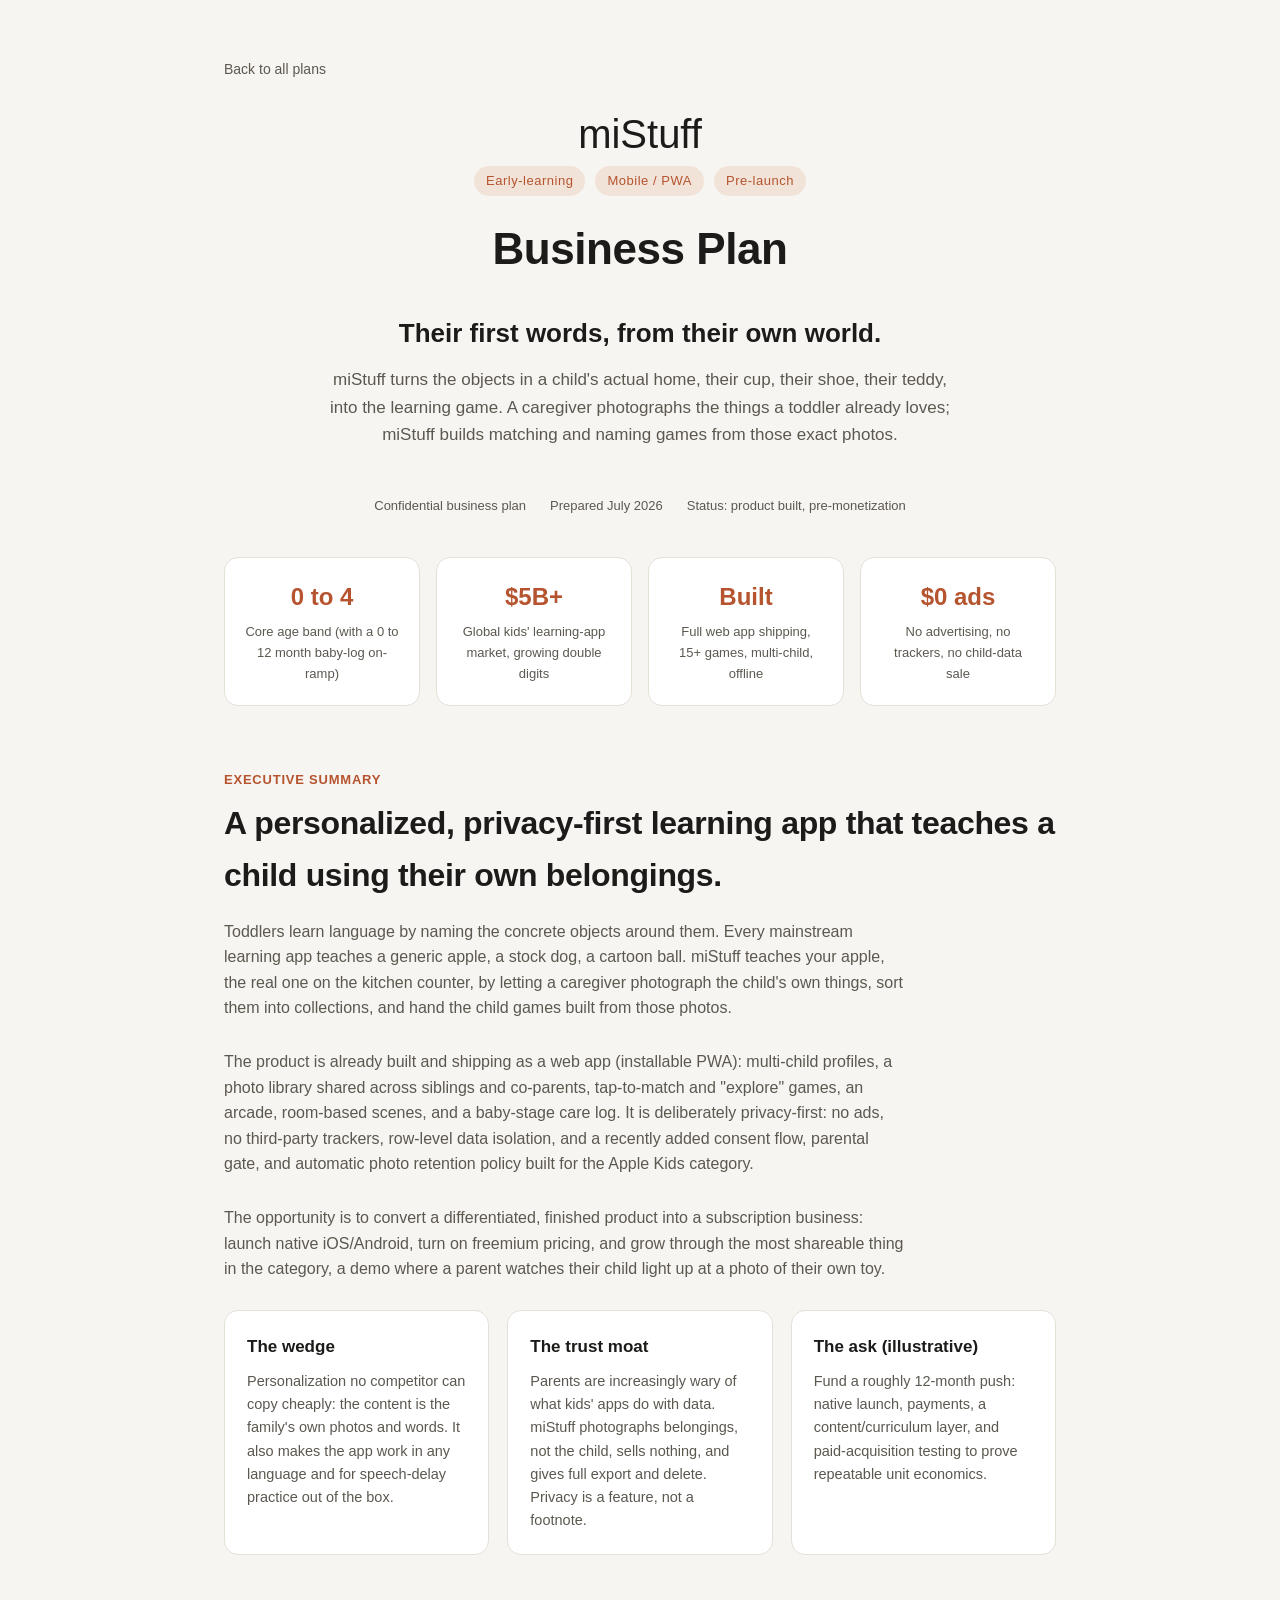
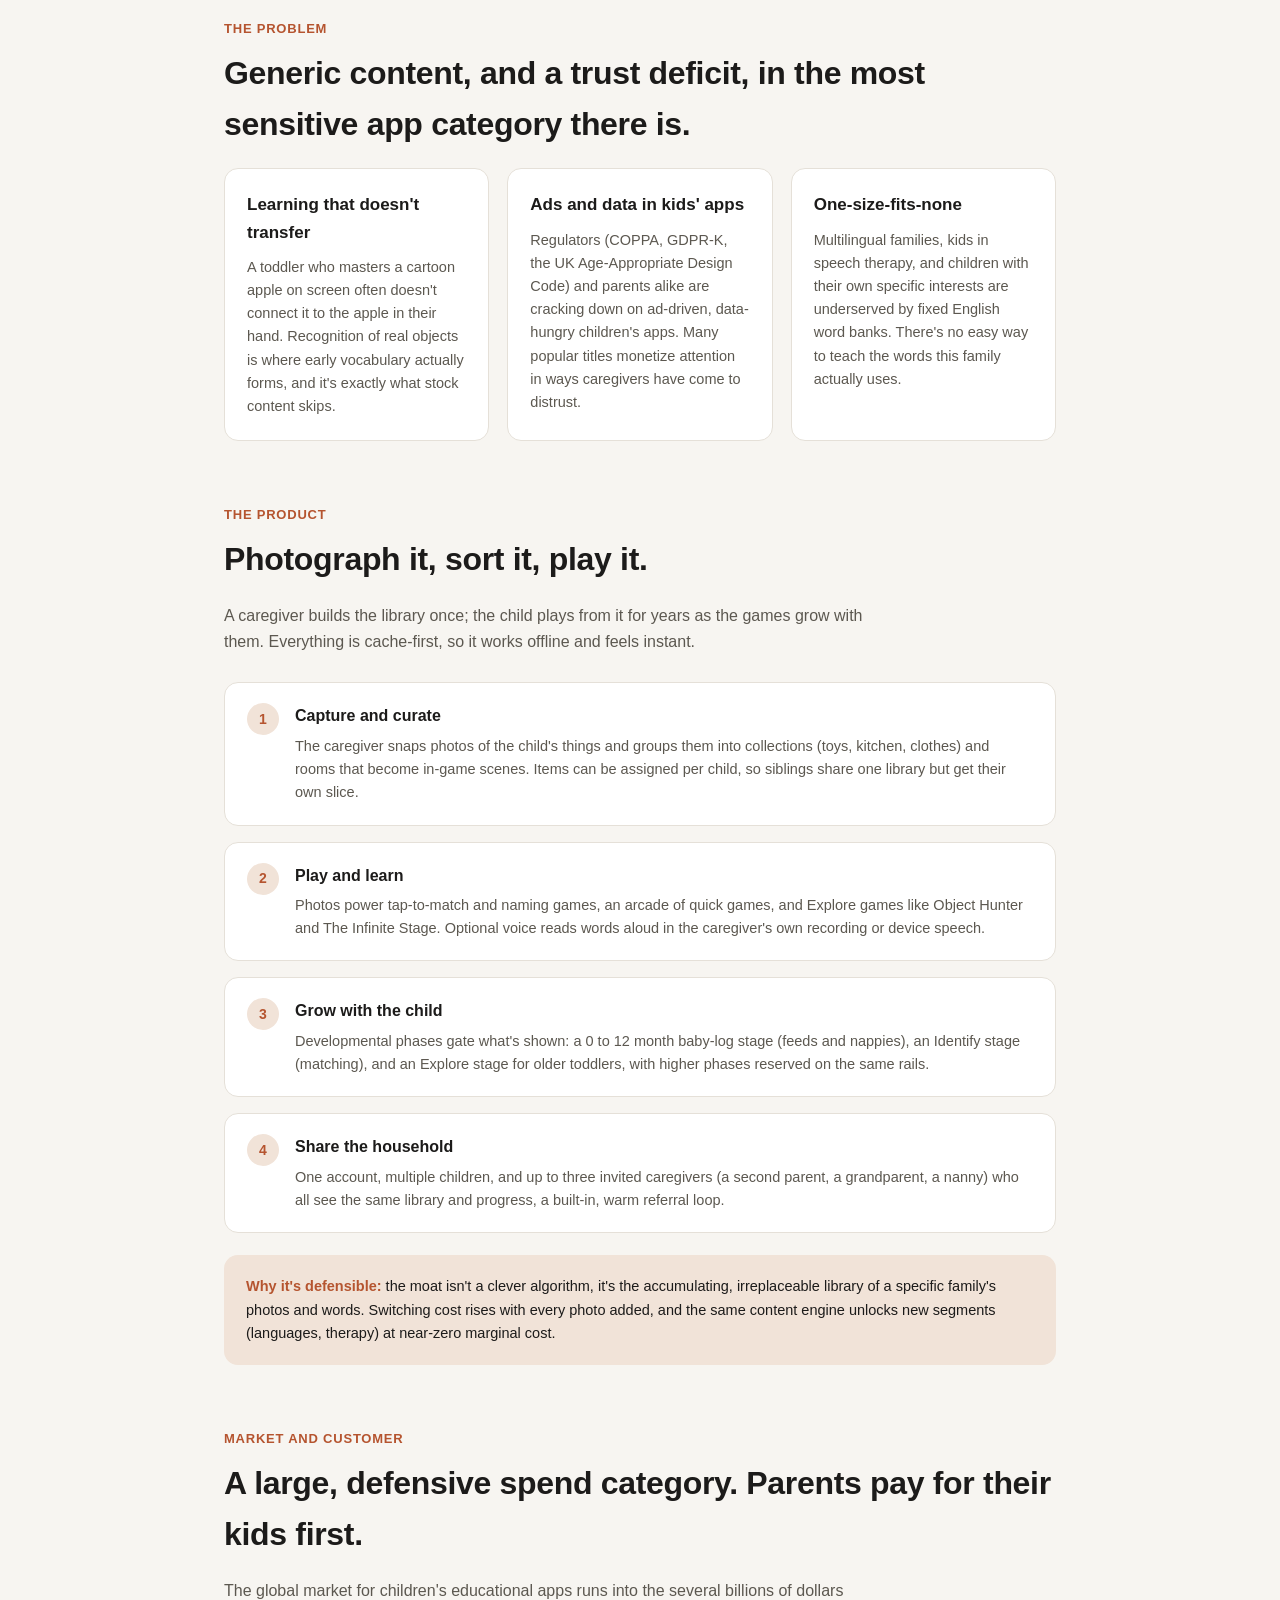
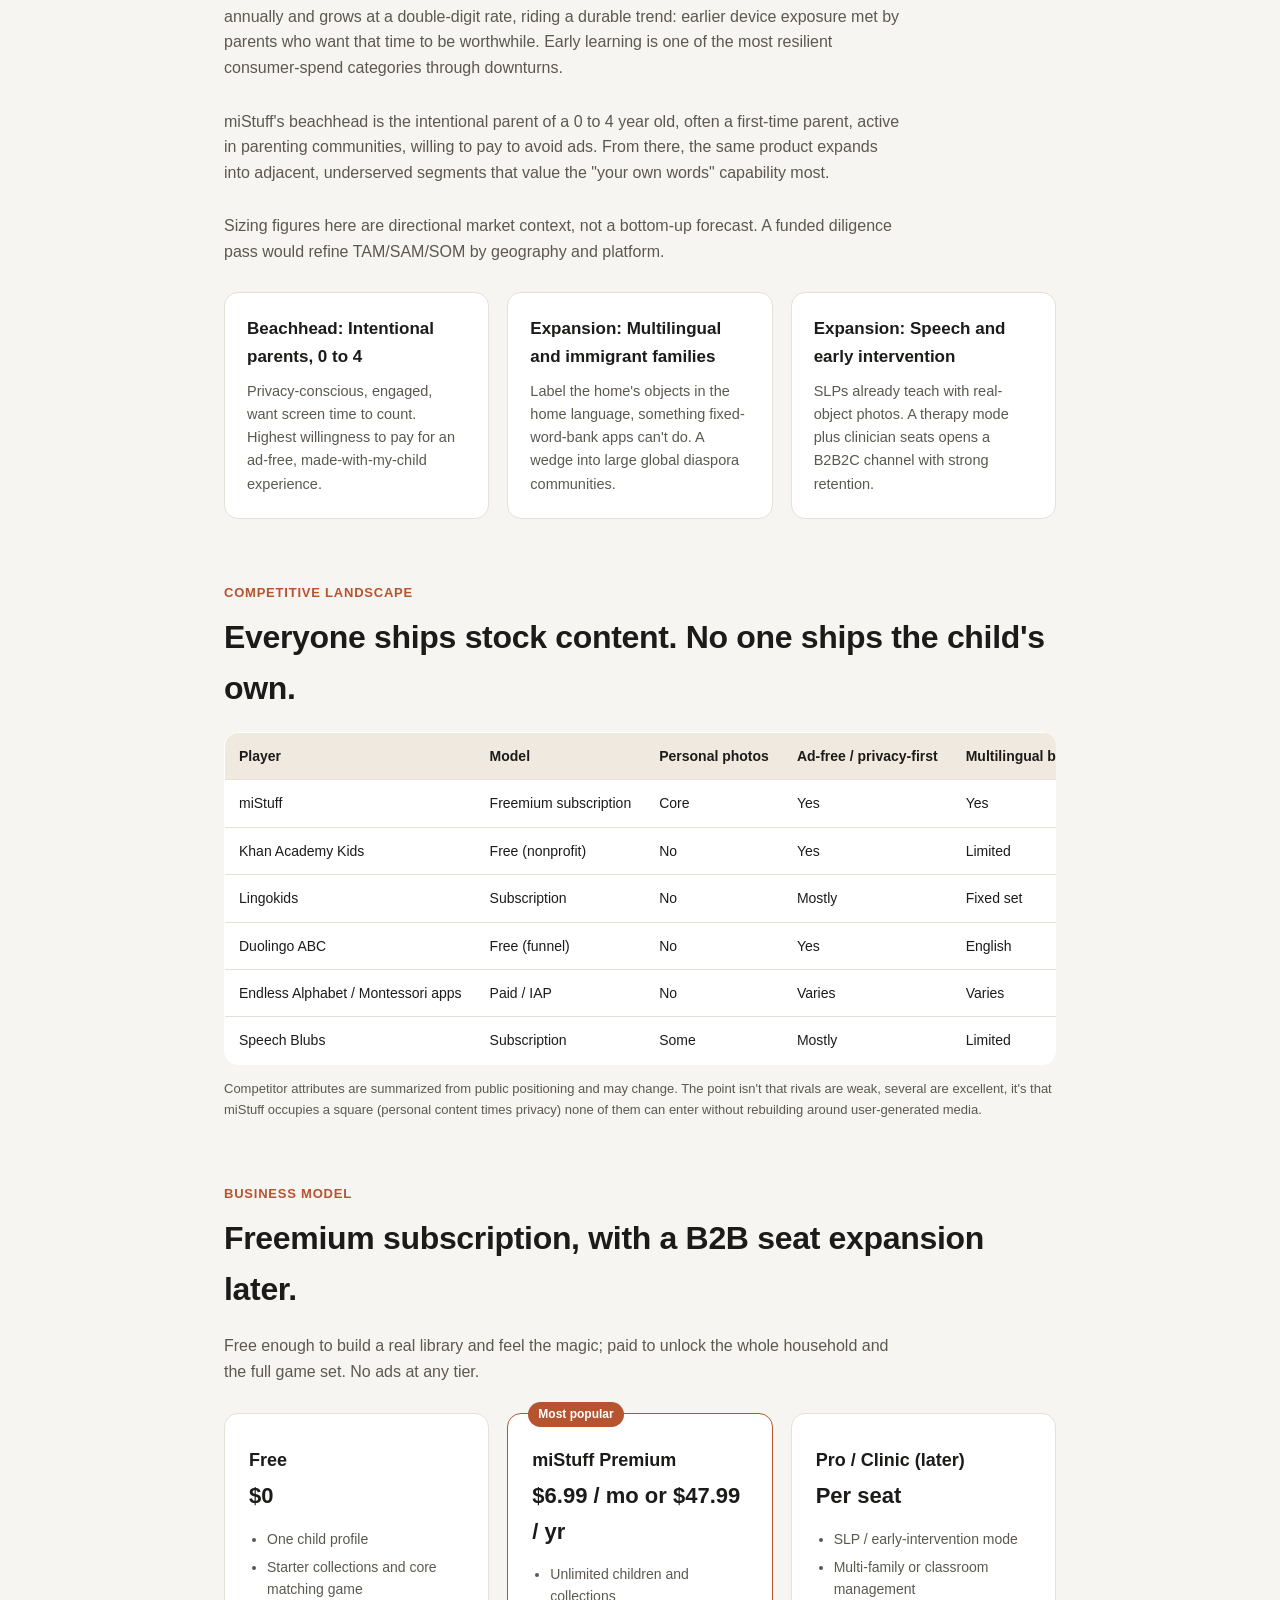
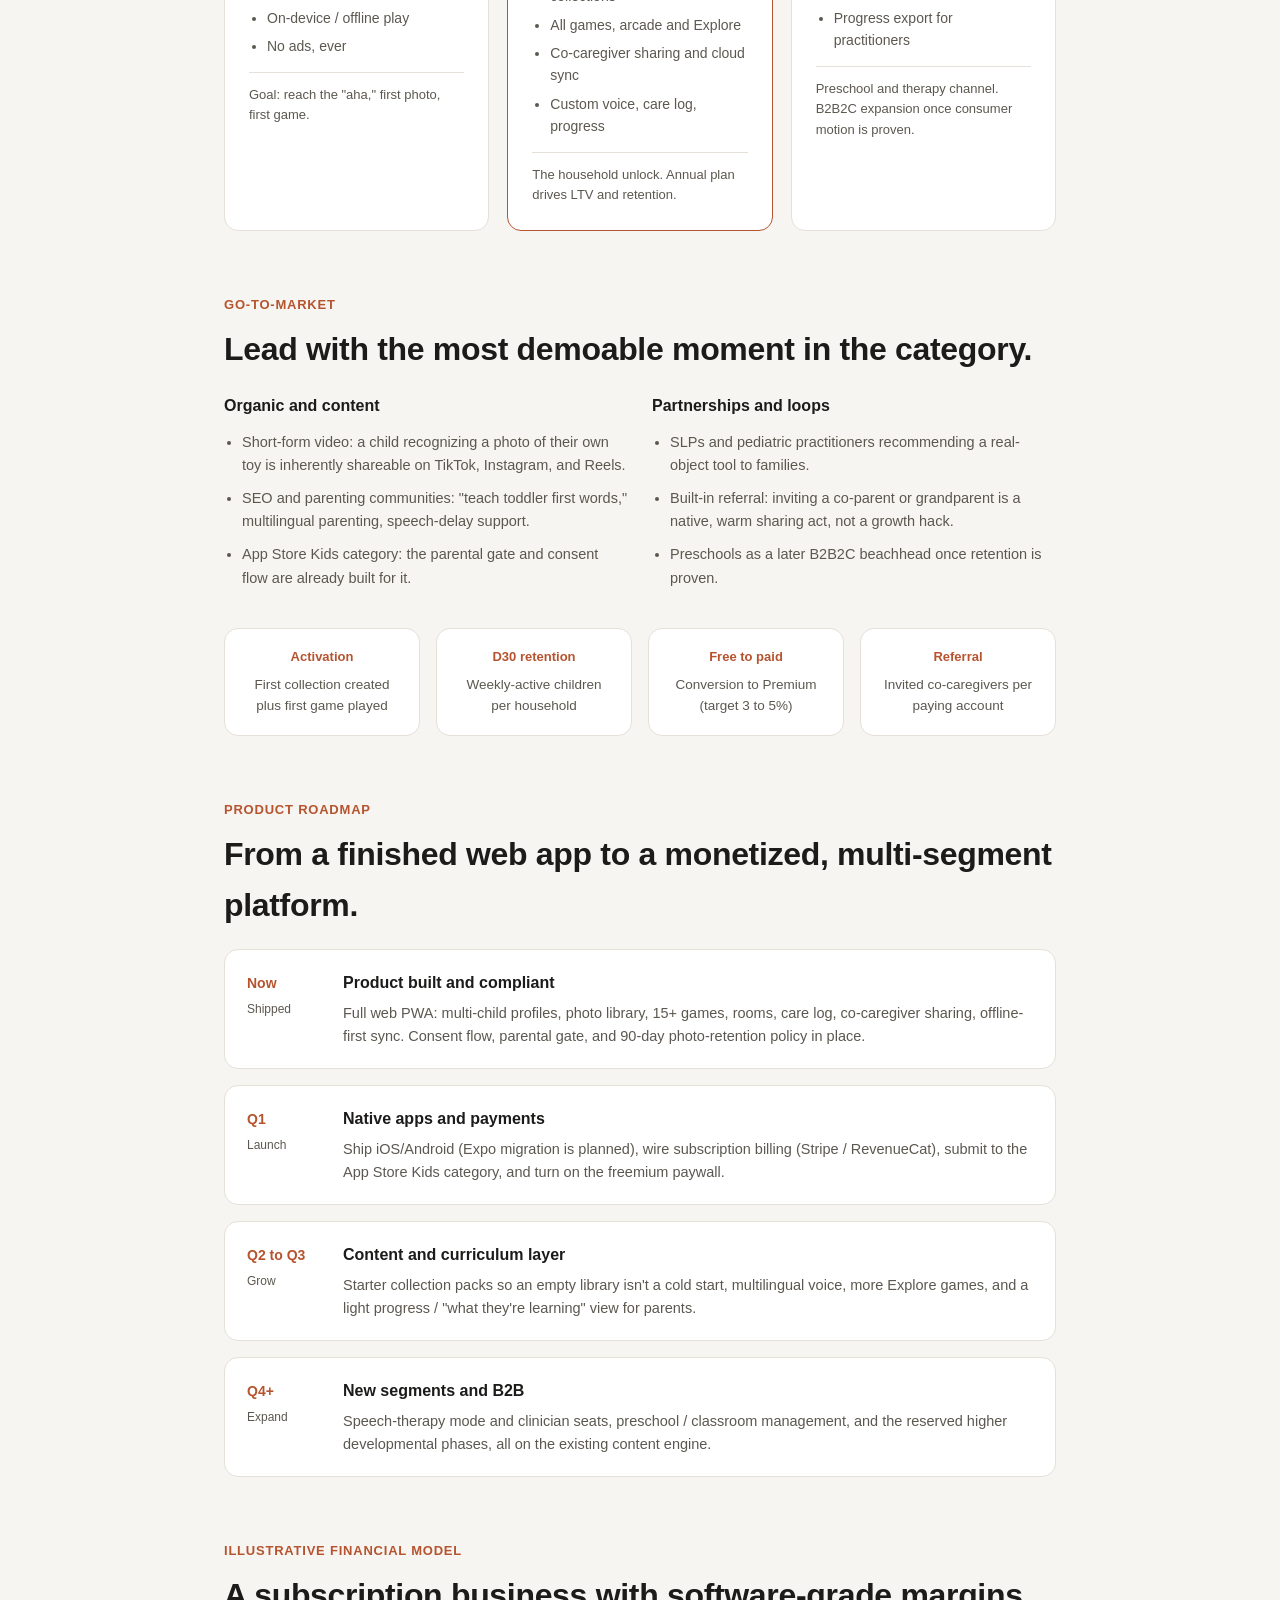
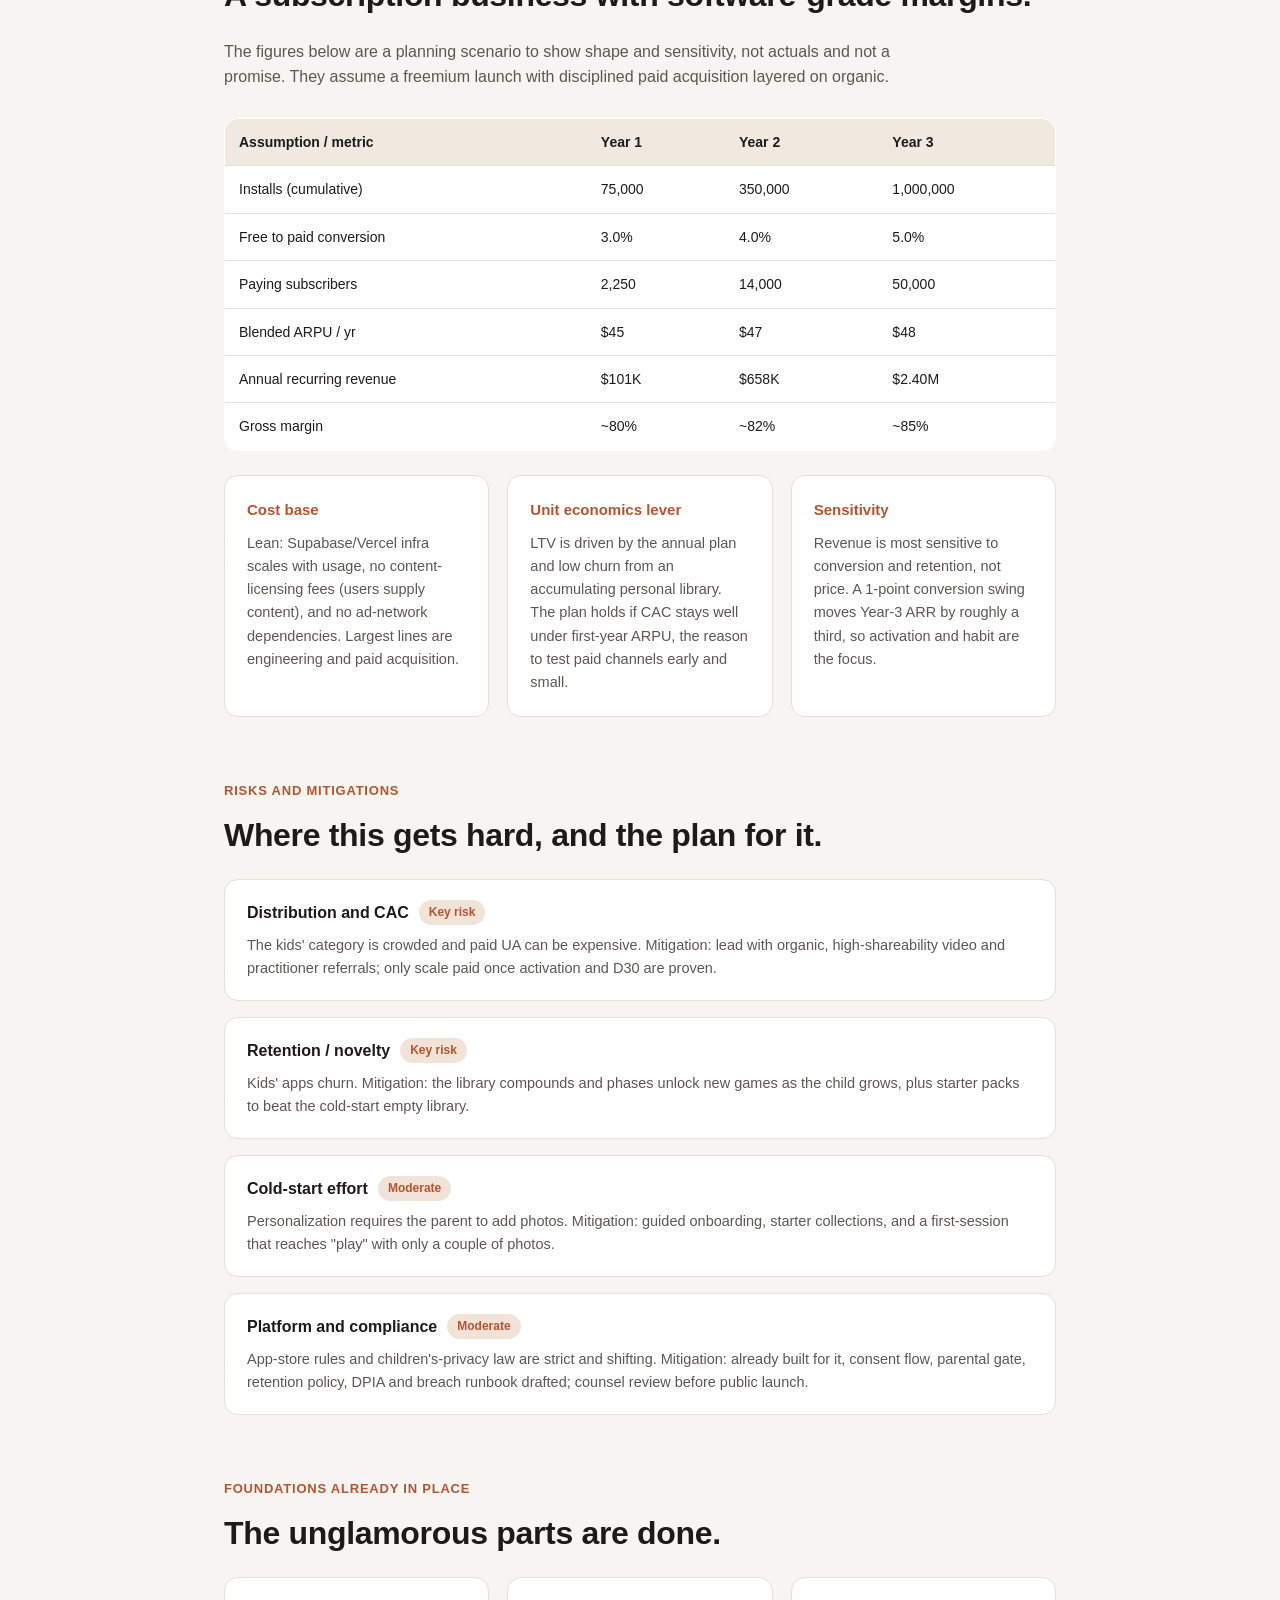
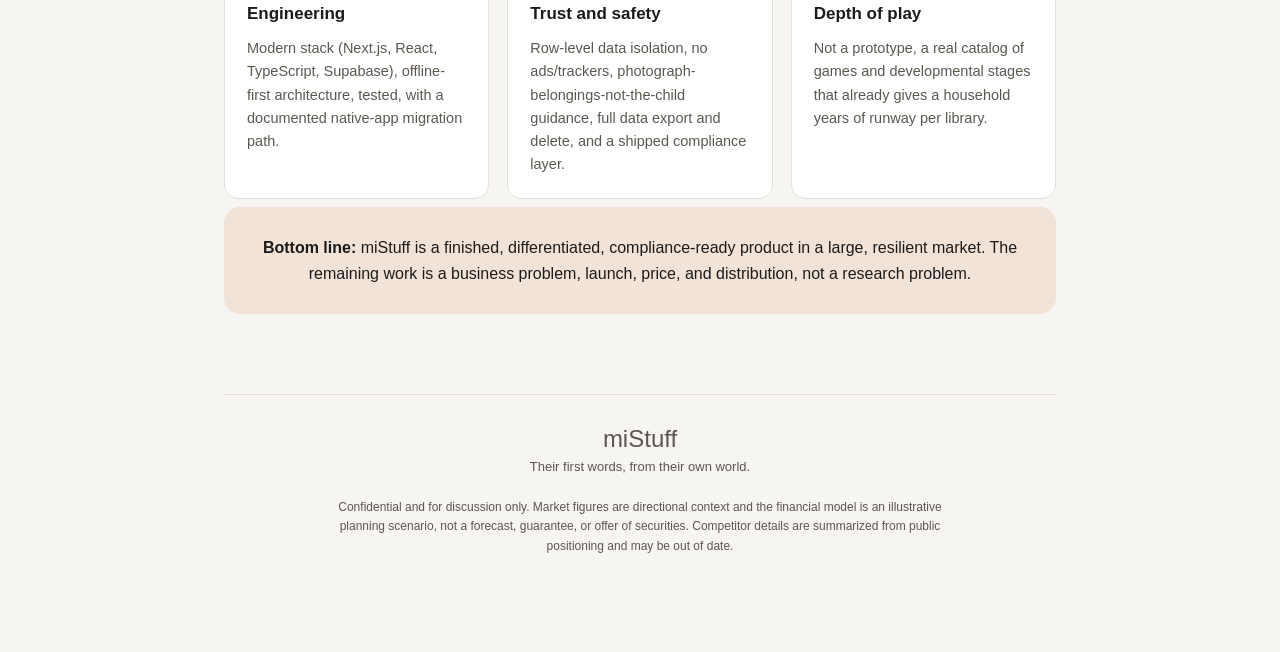
==== plans/mistuff/index.html @ 38514386 "Add business plans site with miStuff business plan" ====
<!DOCTYPE html>
<html lang="en">
<head>
<meta charset="UTF-8">
<meta name="viewport" content="width=device-width, initial-scale=1.0">
<title>miStuff Business Plan</title>
<style>
  :root{
    --bg:#f7f5f1;
    --card:#ffffff;
    --ink:#1c1b1a;
    --muted:#5c5850;
    --accent:#b5542f;
    --accent-soft:#f1e3d8;
    --line:#e5e0d8;
    --table-head:#efe9e0;
  }
  @media (prefers-color-scheme: dark){
    :root{
      --bg:#15140f;
      --card:#1f1d17;
      --ink:#f2efe8;
      --muted:#b3ab9e;
      --accent:#e08659;
      --accent-soft:#3a2a1f;
      --line:#33302a;
      --table-head:#26221b;
    }
  }
  :root[data-theme="light"]{
    --bg:#f7f5f1; --card:#ffffff; --ink:#1c1b1a; --muted:#5c5850;
    --accent:#b5542f; --accent-soft:#f1e3d8; --line:#e5e0d8; --table-head:#efe9e0;
  }
  :root[data-theme="dark"]{
    --bg:#15140f; --card:#1f1d17; --ink:#f2efe8; --muted:#b3ab9e;
    --accent:#e08659; --accent-soft:#3a2a1f; --line:#33302a; --table-head:#26221b;
  }
  *{box-sizing:border-box;}
  body{
    margin:0;
    background:var(--bg);
    color:var(--ink);
    font-family:-apple-system,BlinkMacSystemFont,"Segoe UI",Roboto,Helvetica,Arial,sans-serif;
    line-height:1.6;
  }
  .wrap{max-width:880px;margin:0 auto;padding:56px 24px 96px;}
  a.back{color:var(--muted);text-decoration:none;font-size:14px;}
  a.back:hover{color:var(--accent);}

  header.hero{text-align:center;margin:32px 0 48px;}
  .mark{font-size:40px;line-height:1;margin-bottom:12px;}
  .badge-row{display:flex;justify-content:center;gap:10px;flex-wrap:wrap;margin-bottom:18px;}
  .badge{
    font-size:13px;
    letter-spacing:.04em;
    color:var(--accent);
    background:var(--accent-soft);
    padding:5px 12px;
    border-radius:999px;
  }
  h1{font-size:clamp(30px,5vw,44px);margin:0 0 6px;letter-spacing:-0.01em;}
  h1 small{display:block;font-size:0.4em;font-weight:600;color:var(--muted);margin-top:6px;}
  .tagline{font-size:clamp(20px,3vw,26px);font-weight:600;margin:28px 0 12px;}
  .lede{color:var(--muted);font-size:17px;max-width:640px;margin:0 auto;}

  .meta-row{
    display:flex;justify-content:center;gap:24px;flex-wrap:wrap;
    margin:24px 0 40px;font-size:13px;color:var(--muted);
  }

  .stat-grid{
    display:grid;grid-template-columns:repeat(auto-fit,minmax(180px,1fr));
    gap:16px;margin-bottom:64px;
  }
  .stat{
    background:var(--card);border:1px solid var(--line);border-radius:14px;
    padding:20px;text-align:center;
  }
  .stat .num{font-size:24px;font-weight:700;color:var(--accent);}
  .stat .label{font-size:13px;color:var(--muted);margin-top:6px;}

  section{margin-bottom:64px;}
  section > .kicker{
    font-size:13px;letter-spacing:.06em;text-transform:uppercase;
    color:var(--accent);margin-bottom:8px;font-weight:600;
  }
  section > h2{font-size:clamp(24px,3.5vw,32px);margin:0 0 18px;letter-spacing:-0.01em;}
  section > p.intro{color:var(--muted);font-size:16px;max-width:680px;margin-bottom:28px;}

  .card-grid{
    display:grid;grid-template-columns:repeat(auto-fit,minmax(240px,1fr));
    gap:18px;
  }
  .card{
    background:var(--card);border:1px solid var(--line);border-radius:14px;padding:22px;
  }
  .card h3{margin:0 0 10px;font-size:17px;}
  .card p{margin:0;color:var(--muted);font-size:14.5px;}

  .steps{display:grid;gap:16px;}
  .step{
    background:var(--card);border:1px solid var(--line);border-radius:14px;
    padding:20px 22px;display:flex;gap:16px;align-items:flex-start;
  }
  .step .n{
    flex:none;width:32px;height:32px;border-radius:50%;
    background:var(--accent-soft);color:var(--accent);font-weight:700;
    display:flex;align-items:center;justify-content:center;font-size:14px;
  }
  .step h3{margin:0 0 6px;font-size:16px;}
  .step p{margin:0;color:var(--muted);font-size:14.5px;}

  .callout{
    background:var(--accent-soft);border-radius:14px;padding:20px 22px;
    font-size:14.5px;color:var(--ink);margin-top:22px;
  }
  .callout strong{color:var(--accent);}

  table{
    width:100%;border-collapse:collapse;font-size:14px;
    background:var(--card);border:1px solid var(--line);border-radius:14px;overflow:hidden;
  }
  .table-scroll{overflow-x:auto;border-radius:14px;}
  th,td{padding:12px 14px;text-align:left;border-bottom:1px solid var(--line);white-space:nowrap;}
  th{background:var(--table-head);font-weight:600;}
  tr:last-child td{border-bottom:none;}
  .note{font-size:13px;color:var(--muted);margin-top:14px;}

  .pricing-grid{display:grid;grid-template-columns:repeat(auto-fit,minmax(240px,1fr));gap:18px;}
  .price-card{
    background:var(--card);border:1px solid var(--line);border-radius:14px;padding:24px;
    position:relative;
  }
  .price-card.featured{border-color:var(--accent);}
  .price-card .tag{
    position:absolute;top:-12px;left:20px;background:var(--accent);color:#fff;
    font-size:12px;padding:3px 10px;border-radius:999px;font-weight:600;
  }
  .price-card h3{margin:8px 0 4px;font-size:18px;}
  .price-card .price{font-size:22px;font-weight:700;margin-bottom:14px;}
  .price-card ul{margin:0 0 14px;padding-left:18px;color:var(--muted);font-size:14px;}
  .price-card ul li{margin-bottom:6px;}
  .price-card .goal{font-size:13px;color:var(--muted);border-top:1px solid var(--line);padding-top:12px;}

  .gtm-cols{display:grid;grid-template-columns:repeat(auto-fit,minmax(260px,1fr));gap:24px;}
  .gtm-cols h3{font-size:16px;margin:0 0 12px;}
  .gtm-cols ul{margin:0;padding-left:18px;color:var(--muted);font-size:14.5px;}
  .gtm-cols ul li{margin-bottom:10px;}

  .metrics-grid{
    display:grid;grid-template-columns:repeat(auto-fit,minmax(180px,1fr));
    gap:16px;margin-top:28px;
  }
  .metric{background:var(--card);border:1px solid var(--line);border-radius:14px;padding:18px;text-align:center;}
  .metric .label{font-size:13px;color:var(--accent);font-weight:600;margin-bottom:6px;}
  .metric p{margin:0;font-size:13.5px;color:var(--muted);}

  .roadmap{display:grid;gap:16px;}
  .phase{
    background:var(--card);border:1px solid var(--line);border-radius:14px;
    padding:20px 22px;display:grid;grid-template-columns:80px 1fr;gap:16px;align-items:start;
  }
  .phase .when{font-weight:700;color:var(--accent);font-size:14px;}
  .phase .status-tag{font-size:12px;color:var(--muted);display:block;margin-top:4px;}
  .phase h3{margin:0 0 6px;font-size:16px;}
  .phase p{margin:0;color:var(--muted);font-size:14.5px;}

  .fin-notes{display:grid;grid-template-columns:repeat(auto-fit,minmax(220px,1fr));gap:18px;margin-top:24px;}
  .fin-notes .card h3{color:var(--accent);font-size:15px;}

  .risk-grid{display:grid;gap:16px;}
  .risk{
    background:var(--card);border:1px solid var(--line);border-radius:14px;padding:20px 22px;
  }
  .risk h3{margin:0 0 8px;font-size:16px;display:flex;gap:10px;align-items:center;}
  .risk .sev{
    font-size:12px;font-weight:600;padding:3px 10px;border-radius:999px;
    background:var(--accent-soft);color:var(--accent);
  }
  .risk p{margin:0;color:var(--muted);font-size:14.5px;}

  .bottom-line{
    background:var(--accent-soft);border-radius:16px;padding:28px;text-align:center;
    font-size:16px;margin-top:8px;
  }

  footer{
    margin-top:80px;text-align:center;color:var(--muted);font-size:13px;
    border-top:1px solid var(--line);padding-top:32px;
  }
  footer .mark{font-size:24px;margin-bottom:6px;}
  footer .fine{max-width:640px;margin:20px auto 0;font-size:12px;line-height:1.6;}
</style>
</head>
<body>
<div class="wrap">
  <a class="back" href="../../index.html">Back to all plans</a>

  <header class="hero">
    <div class="mark">miStuff</div>
    <div class="badge-row">
      <span class="badge">Early-learning</span>
      <span class="badge">Mobile / PWA</span>
      <span class="badge">Pre-launch</span>
    </div>
    <h1>Business Plan</h1>
    <p class="tagline">Their first words, from their own world.</p>
    <p class="lede">miStuff turns the objects in a child's actual home, their cup, their shoe, their teddy, into the learning game. A caregiver photographs the things a toddler already loves; miStuff builds matching and naming games from those exact photos.</p>
  </header>

  <div class="meta-row">
    <span>Confidential business plan</span>
    <span>Prepared July 2026</span>
    <span>Status: product built, pre-monetization</span>
  </div>

  <div class="stat-grid">
    <div class="stat"><div class="num">0 to 4</div><div class="label">Core age band (with a 0 to 12 month baby-log on-ramp)</div></div>
    <div class="stat"><div class="num">$5B+</div><div class="label">Global kids' learning-app market, growing double digits</div></div>
    <div class="stat"><div class="num">Built</div><div class="label">Full web app shipping, 15+ games, multi-child, offline</div></div>
    <div class="stat"><div class="num">$0 ads</div><div class="label">No advertising, no trackers, no child-data sale</div></div>
  </div>

  <section>
    <div class="kicker">Executive summary</div>
    <h2>A personalized, privacy-first learning app that teaches a child using their own belongings.</h2>
    <p class="intro">Toddlers learn language by naming the concrete objects around them. Every mainstream learning app teaches a generic apple, a stock dog, a cartoon ball. miStuff teaches your apple, the real one on the kitchen counter, by letting a caregiver photograph the child's own things, sort them into collections, and hand the child games built from those photos.</p>
    <p class="intro">The product is already built and shipping as a web app (installable PWA): multi-child profiles, a photo library shared across siblings and co-parents, tap-to-match and "explore" games, an arcade, room-based scenes, and a baby-stage care log. It is deliberately privacy-first: no ads, no third-party trackers, row-level data isolation, and a recently added consent flow, parental gate, and automatic photo retention policy built for the Apple Kids category.</p>
    <p class="intro">The opportunity is to convert a differentiated, finished product into a subscription business: launch native iOS/Android, turn on freemium pricing, and grow through the most shareable thing in the category, a demo where a parent watches their child light up at a photo of their own toy.</p>

    <div class="card-grid">
      <div class="card">
        <h3>The wedge</h3>
        <p>Personalization no competitor can copy cheaply: the content is the family's own photos and words. It also makes the app work in any language and for speech-delay practice out of the box.</p>
      </div>
      <div class="card">
        <h3>The trust moat</h3>
        <p>Parents are increasingly wary of what kids' apps do with data. miStuff photographs belongings, not the child, sells nothing, and gives full export and delete. Privacy is a feature, not a footnote.</p>
      </div>
      <div class="card">
        <h3>The ask (illustrative)</h3>
        <p>Fund a roughly 12-month push: native launch, payments, a content/curriculum layer, and paid-acquisition testing to prove repeatable unit economics.</p>
      </div>
    </div>
  </section>

  <section>
    <div class="kicker">The problem</div>
    <h2>Generic content, and a trust deficit, in the most sensitive app category there is.</h2>
    <div class="card-grid">
      <div class="card">
        <h3>Learning that doesn't transfer</h3>
        <p>A toddler who masters a cartoon apple on screen often doesn't connect it to the apple in their hand. Recognition of real objects is where early vocabulary actually forms, and it's exactly what stock content skips.</p>
      </div>
      <div class="card">
        <h3>Ads and data in kids' apps</h3>
        <p>Regulators (COPPA, GDPR-K, the UK Age-Appropriate Design Code) and parents alike are cracking down on ad-driven, data-hungry children's apps. Many popular titles monetize attention in ways caregivers have come to distrust.</p>
      </div>
      <div class="card">
        <h3>One-size-fits-none</h3>
        <p>Multilingual families, kids in speech therapy, and children with their own specific interests are underserved by fixed English word banks. There's no easy way to teach the words this family actually uses.</p>
      </div>
    </div>
  </section>

  <section>
    <div class="kicker">The product</div>
    <h2>Photograph it, sort it, play it.</h2>
    <p class="intro">A caregiver builds the library once; the child plays from it for years as the games grow with them. Everything is cache-first, so it works offline and feels instant.</p>
    <div class="steps">
      <div class="step">
        <div class="n">1</div>
        <div>
          <h3>Capture and curate</h3>
          <p>The caregiver snaps photos of the child's things and groups them into collections (toys, kitchen, clothes) and rooms that become in-game scenes. Items can be assigned per child, so siblings share one library but get their own slice.</p>
        </div>
      </div>
      <div class="step">
        <div class="n">2</div>
        <div>
          <h3>Play and learn</h3>
          <p>Photos power tap-to-match and naming games, an arcade of quick games, and Explore games like Object Hunter and The Infinite Stage. Optional voice reads words aloud in the caregiver's own recording or device speech.</p>
        </div>
      </div>
      <div class="step">
        <div class="n">3</div>
        <div>
          <h3>Grow with the child</h3>
          <p>Developmental phases gate what's shown: a 0 to 12 month baby-log stage (feeds and nappies), an Identify stage (matching), and an Explore stage for older toddlers, with higher phases reserved on the same rails.</p>
        </div>
      </div>
      <div class="step">
        <div class="n">4</div>
        <div>
          <h3>Share the household</h3>
          <p>One account, multiple children, and up to three invited caregivers (a second parent, a grandparent, a nanny) who all see the same library and progress, a built-in, warm referral loop.</p>
        </div>
      </div>
    </div>
    <div class="callout">
      <strong>Why it's defensible:</strong> the moat isn't a clever algorithm, it's the accumulating, irreplaceable library of a specific family's photos and words. Switching cost rises with every photo added, and the same content engine unlocks new segments (languages, therapy) at near-zero marginal cost.
    </div>
  </section>

  <section>
    <div class="kicker">Market and customer</div>
    <h2>A large, defensive spend category. Parents pay for their kids first.</h2>
    <p class="intro">The global market for children's educational apps runs into the several billions of dollars annually and grows at a double-digit rate, riding a durable trend: earlier device exposure met by parents who want that time to be worthwhile. Early learning is one of the most resilient consumer-spend categories through downturns.</p>
    <p class="intro">miStuff's beachhead is the intentional parent of a 0 to 4 year old, often a first-time parent, active in parenting communities, willing to pay to avoid ads. From there, the same product expands into adjacent, underserved segments that value the "your own words" capability most.</p>
    <p class="intro">Sizing figures here are directional market context, not a bottom-up forecast. A funded diligence pass would refine TAM/SAM/SOM by geography and platform.</p>
    <div class="card-grid">
      <div class="card">
        <h3>Beachhead: Intentional parents, 0 to 4</h3>
        <p>Privacy-conscious, engaged, want screen time to count. Highest willingness to pay for an ad-free, made-with-my-child experience.</p>
      </div>
      <div class="card">
        <h3>Expansion: Multilingual and immigrant families</h3>
        <p>Label the home's objects in the home language, something fixed-word-bank apps can't do. A wedge into large global diaspora communities.</p>
      </div>
      <div class="card">
        <h3>Expansion: Speech and early intervention</h3>
        <p>SLPs already teach with real-object photos. A therapy mode plus clinician seats opens a B2B2C channel with strong retention.</p>
      </div>
    </div>
  </section>

  <section>
    <div class="kicker">Competitive landscape</div>
    <h2>Everyone ships stock content. No one ships the child's own.</h2>
    <div class="table-scroll">
      <table>
        <thead>
          <tr><th>Player</th><th>Model</th><th>Personal photos</th><th>Ad-free / privacy-first</th><th>Multilingual by default</th></tr>
        </thead>
        <tbody>
          <tr><td>miStuff</td><td>Freemium subscription</td><td>Core</td><td>Yes</td><td>Yes</td></tr>
          <tr><td>Khan Academy Kids</td><td>Free (nonprofit)</td><td>No</td><td>Yes</td><td>Limited</td></tr>
          <tr><td>Lingokids</td><td>Subscription</td><td>No</td><td>Mostly</td><td>Fixed set</td></tr>
          <tr><td>Duolingo ABC</td><td>Free (funnel)</td><td>No</td><td>Yes</td><td>English</td></tr>
          <tr><td>Endless Alphabet / Montessori apps</td><td>Paid / IAP</td><td>No</td><td>Varies</td><td>Varies</td></tr>
          <tr><td>Speech Blubs</td><td>Subscription</td><td>Some</td><td>Mostly</td><td>Limited</td></tr>
        </tbody>
      </table>
    </div>
    <p class="note">Competitor attributes are summarized from public positioning and may change. The point isn't that rivals are weak, several are excellent, it's that miStuff occupies a square (personal content times privacy) none of them can enter without rebuilding around user-generated media.</p>
  </section>

  <section>
    <div class="kicker">Business model</div>
    <h2>Freemium subscription, with a B2B seat expansion later.</h2>
    <p class="intro">Free enough to build a real library and feel the magic; paid to unlock the whole household and the full game set. No ads at any tier.</p>
    <div class="pricing-grid">
      <div class="price-card">
        <h3>Free</h3>
        <div class="price">$0</div>
        <ul>
          <li>One child profile</li>
          <li>Starter collections and core matching game</li>
          <li>On-device / offline play</li>
          <li>No ads, ever</li>
        </ul>
        <div class="goal">Goal: reach the "aha," first photo, first game.</div>
      </div>
      <div class="price-card featured">
        <span class="tag">Most popular</span>
        <h3>miStuff Premium</h3>
        <div class="price">$6.99 / mo or $47.99 / yr</div>
        <ul>
          <li>Unlimited children and collections</li>
          <li>All games, arcade and Explore</li>
          <li>Co-caregiver sharing and cloud sync</li>
          <li>Custom voice, care log, progress</li>
        </ul>
        <div class="goal">The household unlock. Annual plan drives LTV and retention.</div>
      </div>
      <div class="price-card">
        <h3>Pro / Clinic (later)</h3>
        <div class="price">Per seat</div>
        <ul>
          <li>SLP / early-intervention mode</li>
          <li>Multi-family or classroom management</li>
          <li>Progress export for practitioners</li>
        </ul>
        <div class="goal">Preschool and therapy channel. B2B2C expansion once consumer motion is proven.</div>
      </div>
    </div>
  </section>

  <section>
    <div class="kicker">Go-to-market</div>
    <h2>Lead with the most demoable moment in the category.</h2>
    <div class="gtm-cols">
      <div>
        <h3>Organic and content</h3>
        <ul>
          <li>Short-form video: a child recognizing a photo of their own toy is inherently shareable on TikTok, Instagram, and Reels.</li>
          <li>SEO and parenting communities: "teach toddler first words," multilingual parenting, speech-delay support.</li>
          <li>App Store Kids category: the parental gate and consent flow are already built for it.</li>
        </ul>
      </div>
      <div>
        <h3>Partnerships and loops</h3>
        <ul>
          <li>SLPs and pediatric practitioners recommending a real-object tool to families.</li>
          <li>Built-in referral: inviting a co-parent or grandparent is a native, warm sharing act, not a growth hack.</li>
          <li>Preschools as a later B2B2C beachhead once retention is proven.</li>
        </ul>
      </div>
    </div>
    <div class="metrics-grid">
      <div class="metric"><div class="label">Activation</div><p>First collection created plus first game played</p></div>
      <div class="metric"><div class="label">D30 retention</div><p>Weekly-active children per household</p></div>
      <div class="metric"><div class="label">Free to paid</div><p>Conversion to Premium (target 3 to 5%)</p></div>
      <div class="metric"><div class="label">Referral</div><p>Invited co-caregivers per paying account</p></div>
    </div>
  </section>

  <section>
    <div class="kicker">Product roadmap</div>
    <h2>From a finished web app to a monetized, multi-segment platform.</h2>
    <div class="roadmap">
      <div class="phase">
        <div><span class="when">Now</span><span class="status-tag">Shipped</span></div>
        <div>
          <h3>Product built and compliant</h3>
          <p>Full web PWA: multi-child profiles, photo library, 15+ games, rooms, care log, co-caregiver sharing, offline-first sync. Consent flow, parental gate, and 90-day photo-retention policy in place.</p>
        </div>
      </div>
      <div class="phase">
        <div><span class="when">Q1</span><span class="status-tag">Launch</span></div>
        <div>
          <h3>Native apps and payments</h3>
          <p>Ship iOS/Android (Expo migration is planned), wire subscription billing (Stripe / RevenueCat), submit to the App Store Kids category, and turn on the freemium paywall.</p>
        </div>
      </div>
      <div class="phase">
        <div><span class="when">Q2 to Q3</span><span class="status-tag">Grow</span></div>
        <div>
          <h3>Content and curriculum layer</h3>
          <p>Starter collection packs so an empty library isn't a cold start, multilingual voice, more Explore games, and a light progress / "what they're learning" view for parents.</p>
        </div>
      </div>
      <div class="phase">
        <div><span class="when">Q4+</span><span class="status-tag">Expand</span></div>
        <div>
          <h3>New segments and B2B</h3>
          <p>Speech-therapy mode and clinician seats, preschool / classroom management, and the reserved higher developmental phases, all on the existing content engine.</p>
        </div>
      </div>
    </div>
  </section>

  <section>
    <div class="kicker">Illustrative financial model</div>
    <h2>A subscription business with software-grade margins.</h2>
    <p class="intro">The figures below are a planning scenario to show shape and sensitivity, not actuals and not a promise. They assume a freemium launch with disciplined paid acquisition layered on organic.</p>
    <div class="table-scroll">
      <table>
        <thead>
          <tr><th>Assumption / metric</th><th>Year 1</th><th>Year 2</th><th>Year 3</th></tr>
        </thead>
        <tbody>
          <tr><td>Installs (cumulative)</td><td>75,000</td><td>350,000</td><td>1,000,000</td></tr>
          <tr><td>Free to paid conversion</td><td>3.0%</td><td>4.0%</td><td>5.0%</td></tr>
          <tr><td>Paying subscribers</td><td>2,250</td><td>14,000</td><td>50,000</td></tr>
          <tr><td>Blended ARPU / yr</td><td>$45</td><td>$47</td><td>$48</td></tr>
          <tr><td>Annual recurring revenue</td><td>$101K</td><td>$658K</td><td>$2.40M</td></tr>
          <tr><td>Gross margin</td><td>~80%</td><td>~82%</td><td>~85%</td></tr>
        </tbody>
      </table>
    </div>
    <div class="fin-notes">
      <div class="card">
        <h3>Cost base</h3>
        <p>Lean: Supabase/Vercel infra scales with usage, no content-licensing fees (users supply content), and no ad-network dependencies. Largest lines are engineering and paid acquisition.</p>
      </div>
      <div class="card">
        <h3>Unit economics lever</h3>
        <p>LTV is driven by the annual plan and low churn from an accumulating personal library. The plan holds if CAC stays well under first-year ARPU, the reason to test paid channels early and small.</p>
      </div>
      <div class="card">
        <h3>Sensitivity</h3>
        <p>Revenue is most sensitive to conversion and retention, not price. A 1-point conversion swing moves Year-3 ARR by roughly a third, so activation and habit are the focus.</p>
      </div>
    </div>
  </section>

  <section>
    <div class="kicker">Risks and mitigations</div>
    <h2>Where this gets hard, and the plan for it.</h2>
    <div class="risk-grid">
      <div class="risk">
        <h3>Distribution and CAC <span class="sev">Key risk</span></h3>
        <p>The kids' category is crowded and paid UA can be expensive. Mitigation: lead with organic, high-shareability video and practitioner referrals; only scale paid once activation and D30 are proven.</p>
      </div>
      <div class="risk">
        <h3>Retention / novelty <span class="sev">Key risk</span></h3>
        <p>Kids' apps churn. Mitigation: the library compounds and phases unlock new games as the child grows, plus starter packs to beat the cold-start empty library.</p>
      </div>
      <div class="risk">
        <h3>Cold-start effort <span class="sev">Moderate</span></h3>
        <p>Personalization requires the parent to add photos. Mitigation: guided onboarding, starter collections, and a first-session that reaches "play" with only a couple of photos.</p>
      </div>
      <div class="risk">
        <h3>Platform and compliance <span class="sev">Moderate</span></h3>
        <p>App-store rules and children's-privacy law are strict and shifting. Mitigation: already built for it, consent flow, parental gate, retention policy, DPIA and breach runbook drafted; counsel review before public launch.</p>
      </div>
    </div>
  </section>

  <section>
    <div class="kicker">Foundations already in place</div>
    <h2>The unglamorous parts are done.</h2>
    <div class="card-grid">
      <div class="card">
        <h3>Engineering</h3>
        <p>Modern stack (Next.js, React, TypeScript, Supabase), offline-first architecture, tested, with a documented native-app migration path.</p>
      </div>
      <div class="card">
        <h3>Trust and safety</h3>
        <p>Row-level data isolation, no ads/trackers, photograph-belongings-not-the-child guidance, full data export and delete, and a shipped compliance layer.</p>
      </div>
      <div class="card">
        <h3>Depth of play</h3>
        <p>Not a prototype, a real catalog of games and developmental stages that already gives a household years of runway per library.</p>
      </div>
    </div>
    <div class="bottom-line">
      <strong>Bottom line:</strong> miStuff is a finished, differentiated, compliance-ready product in a large, resilient market. The remaining work is a business problem, launch, price, and distribution, not a research problem.
    </div>
  </section>

  <footer>
    <div class="mark">miStuff</div>
    <div>Their first words, from their own world.</div>
    <p class="fine">Confidential and for discussion only. Market figures are directional context and the financial model is an illustrative planning scenario, not a forecast, guarantee, or offer of securities. Competitor details are summarized from public positioning and may be out of date.</p>
  </footer>
</div>
</body>
</html>
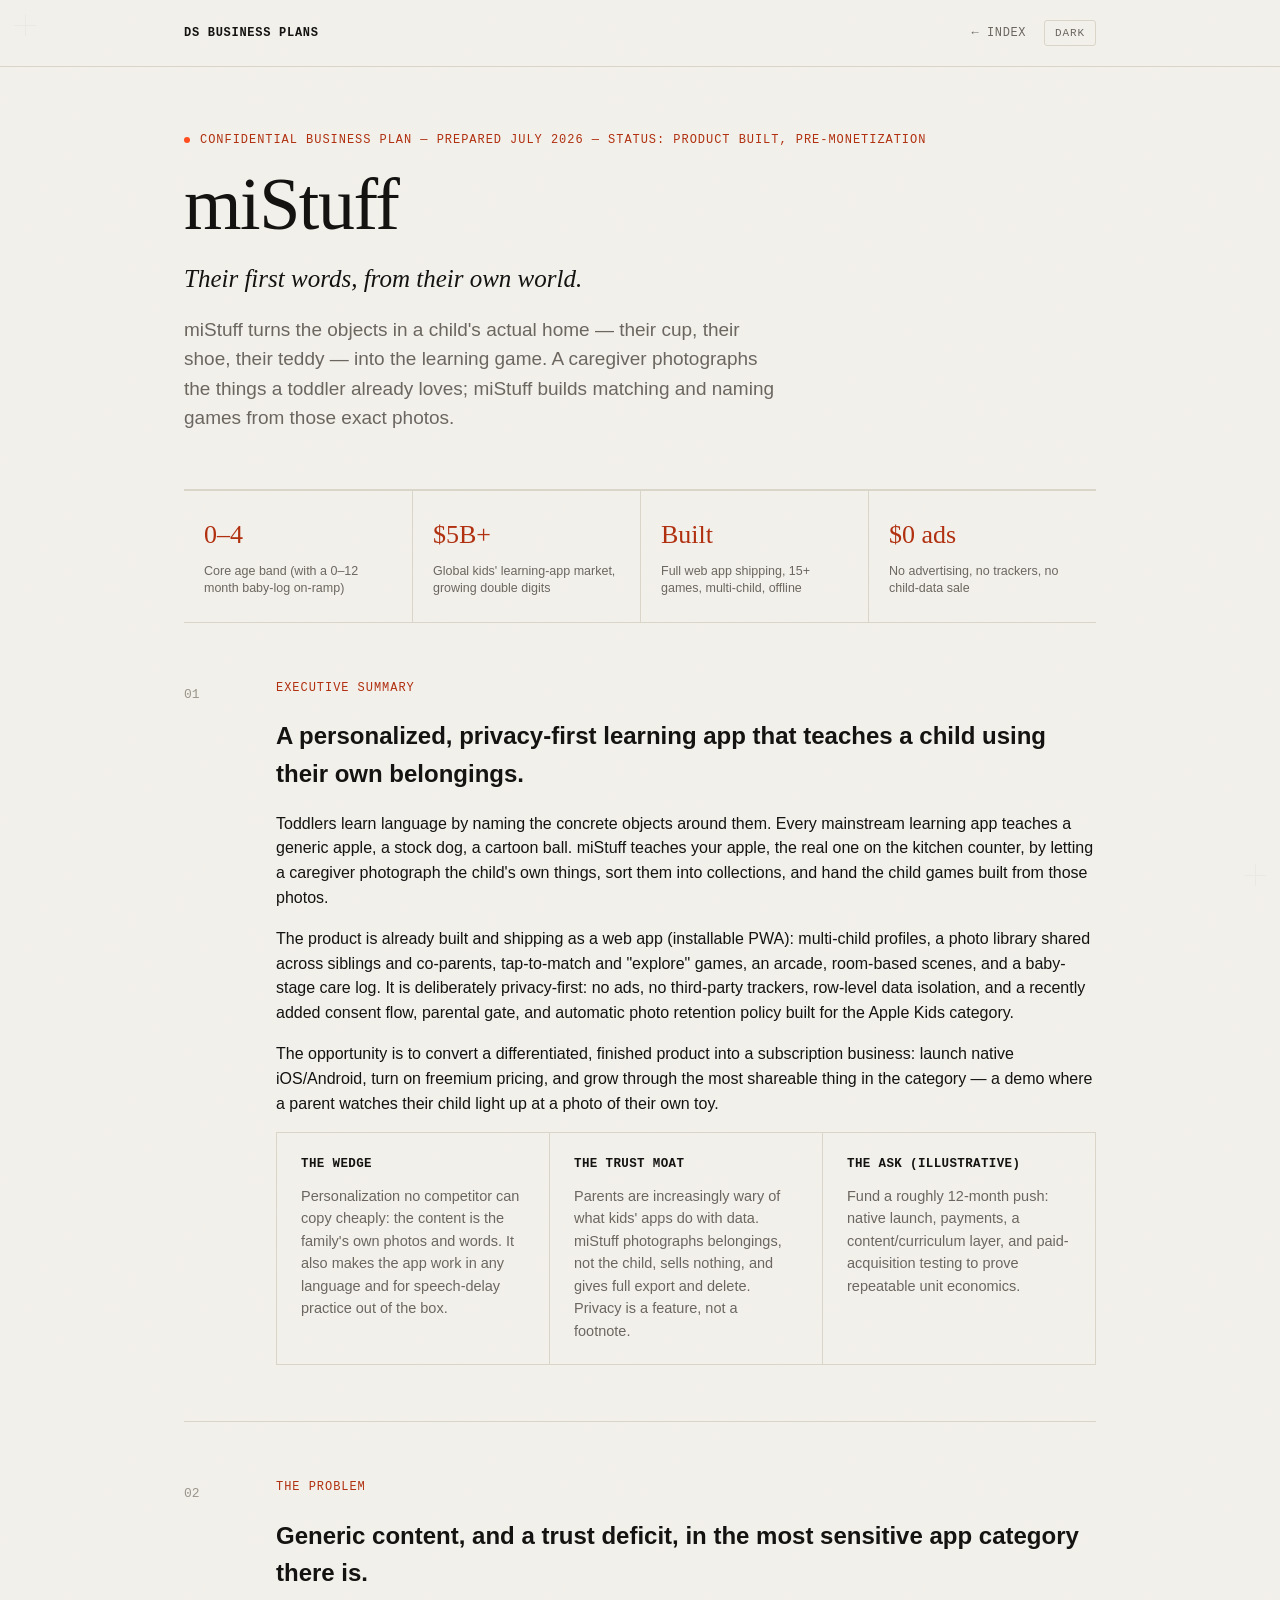
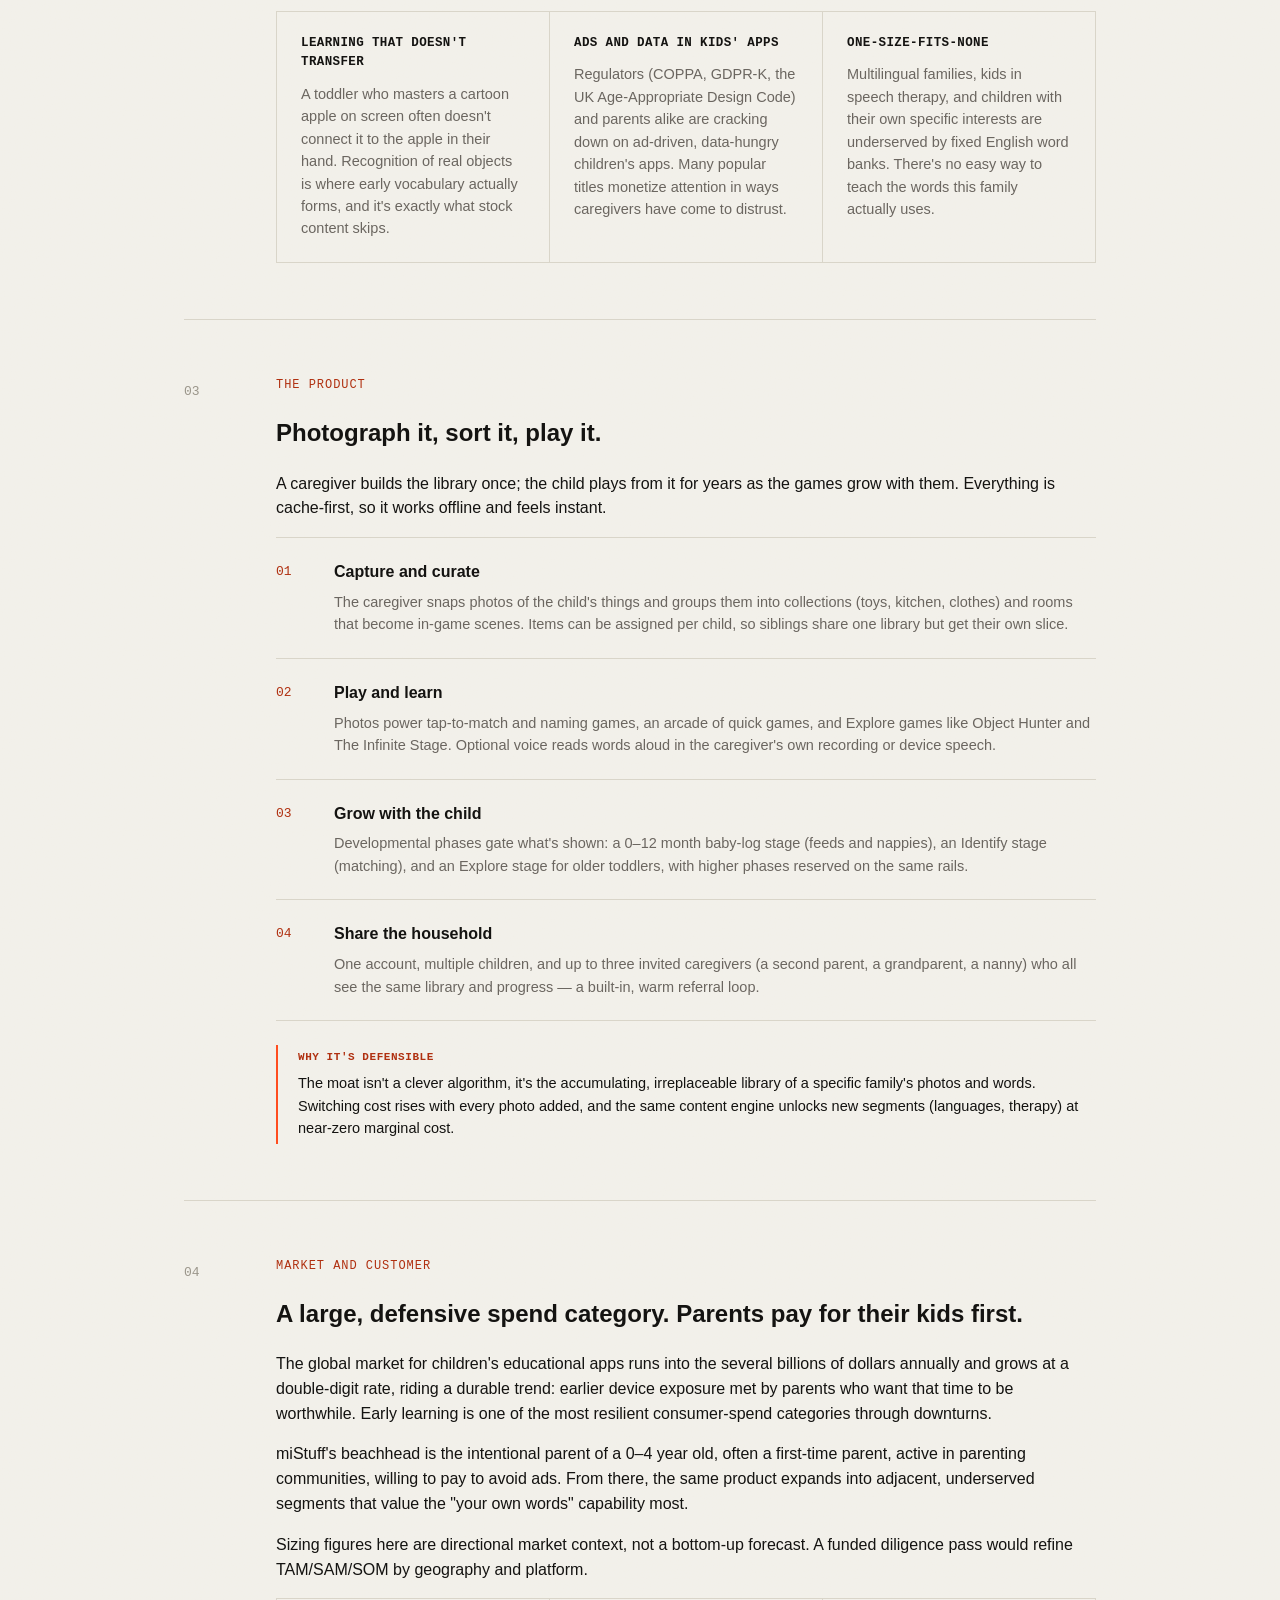
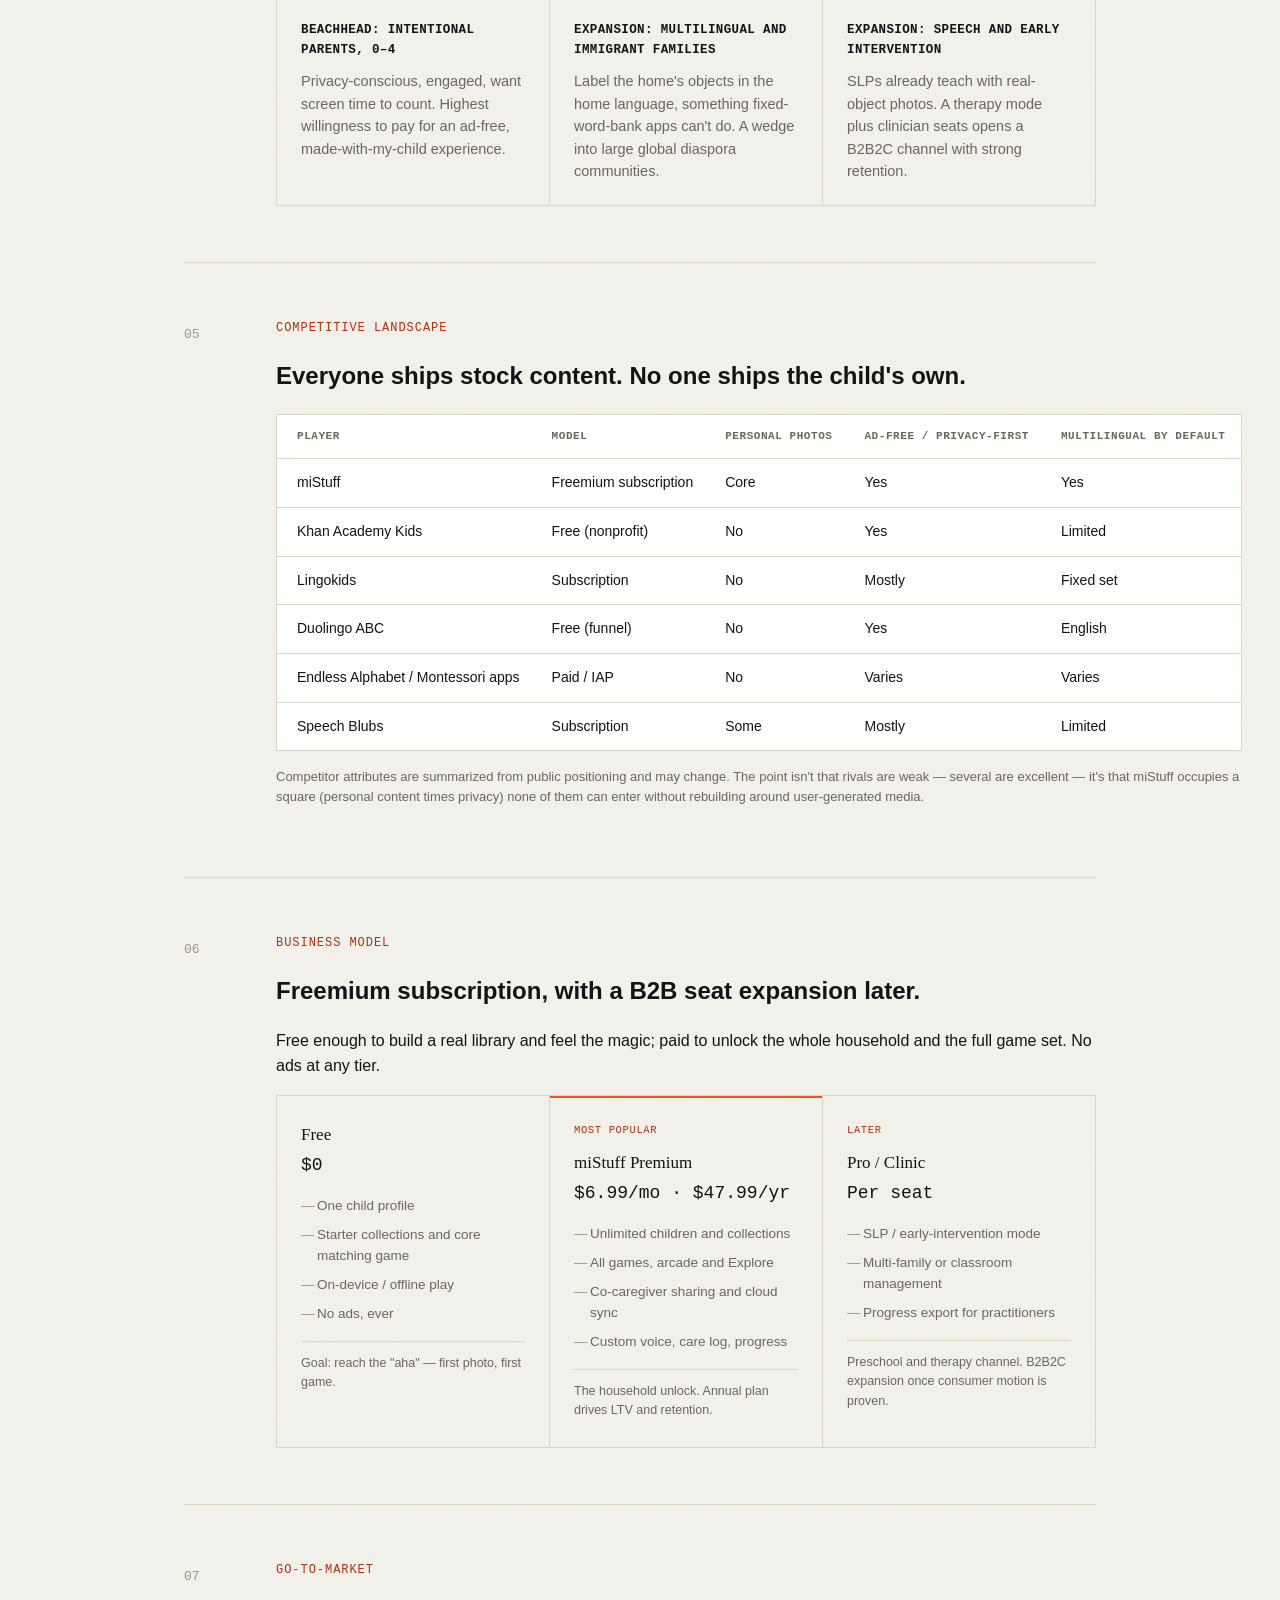
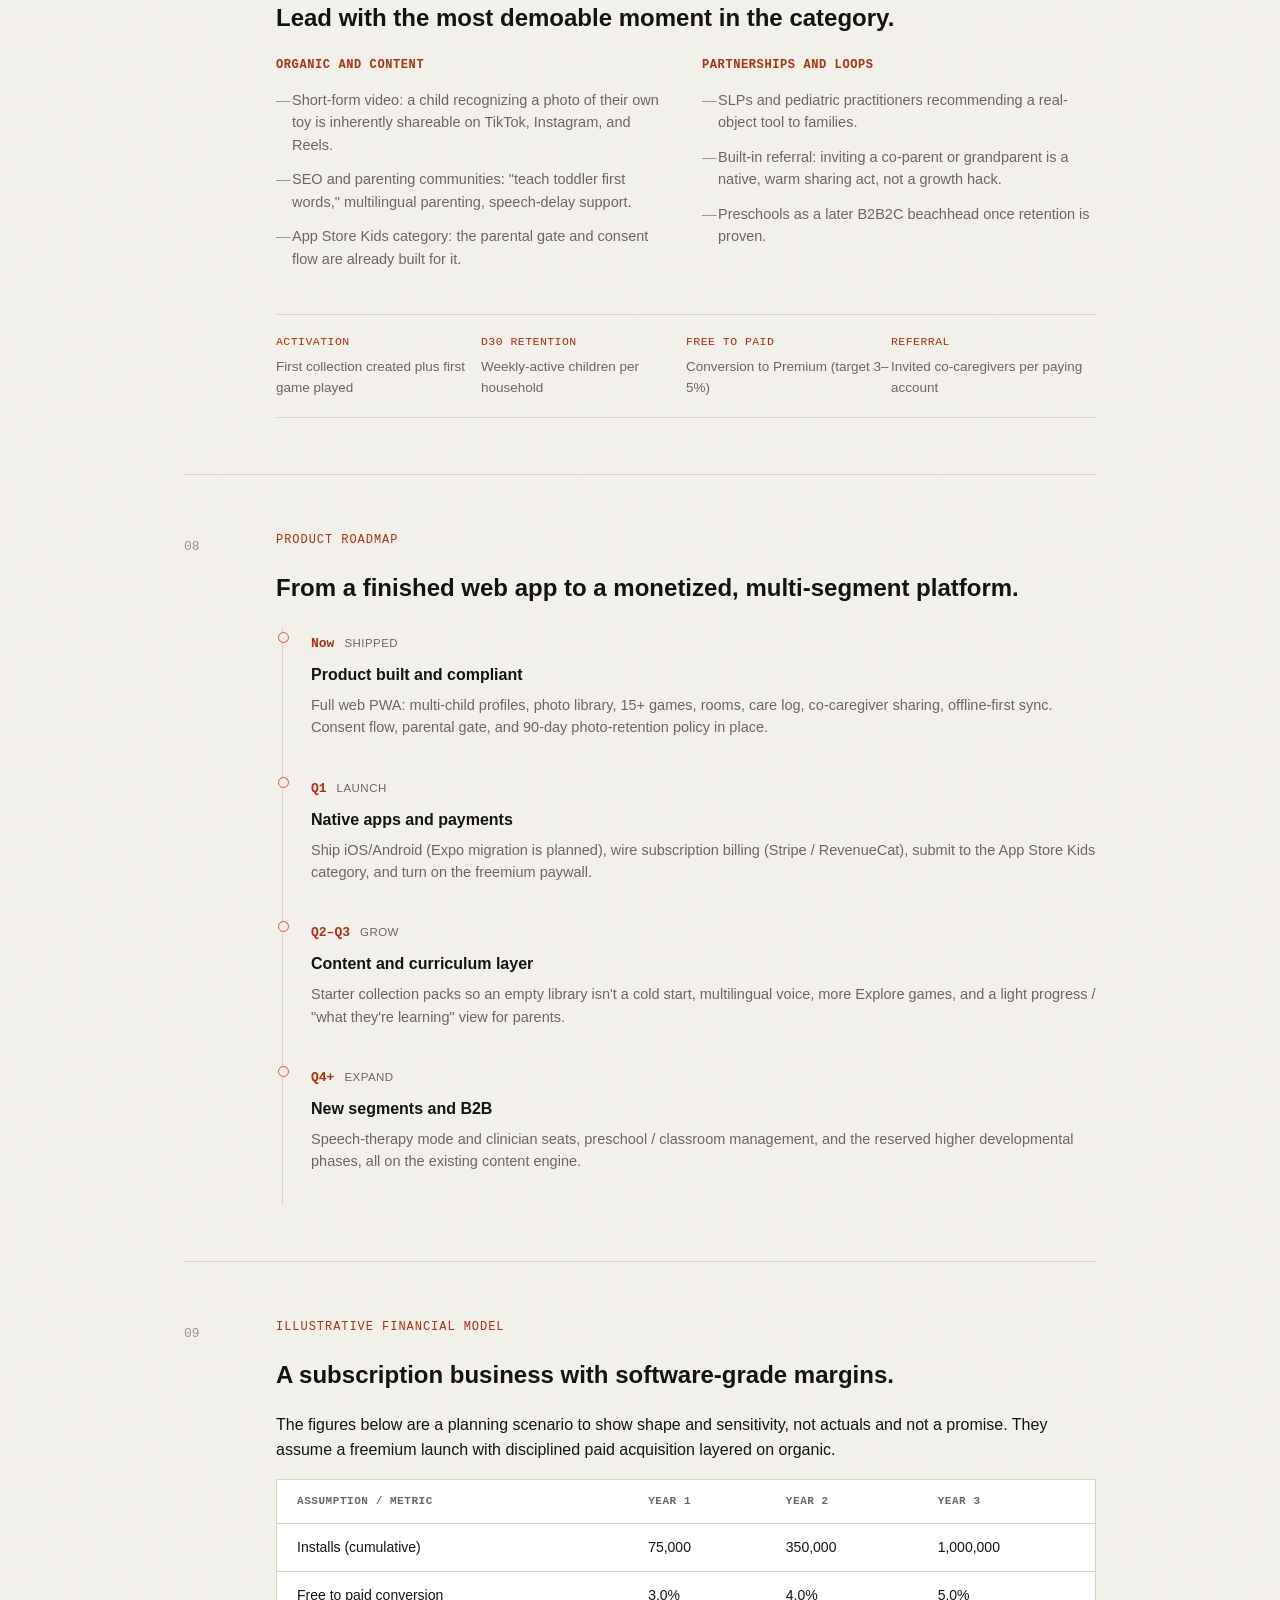
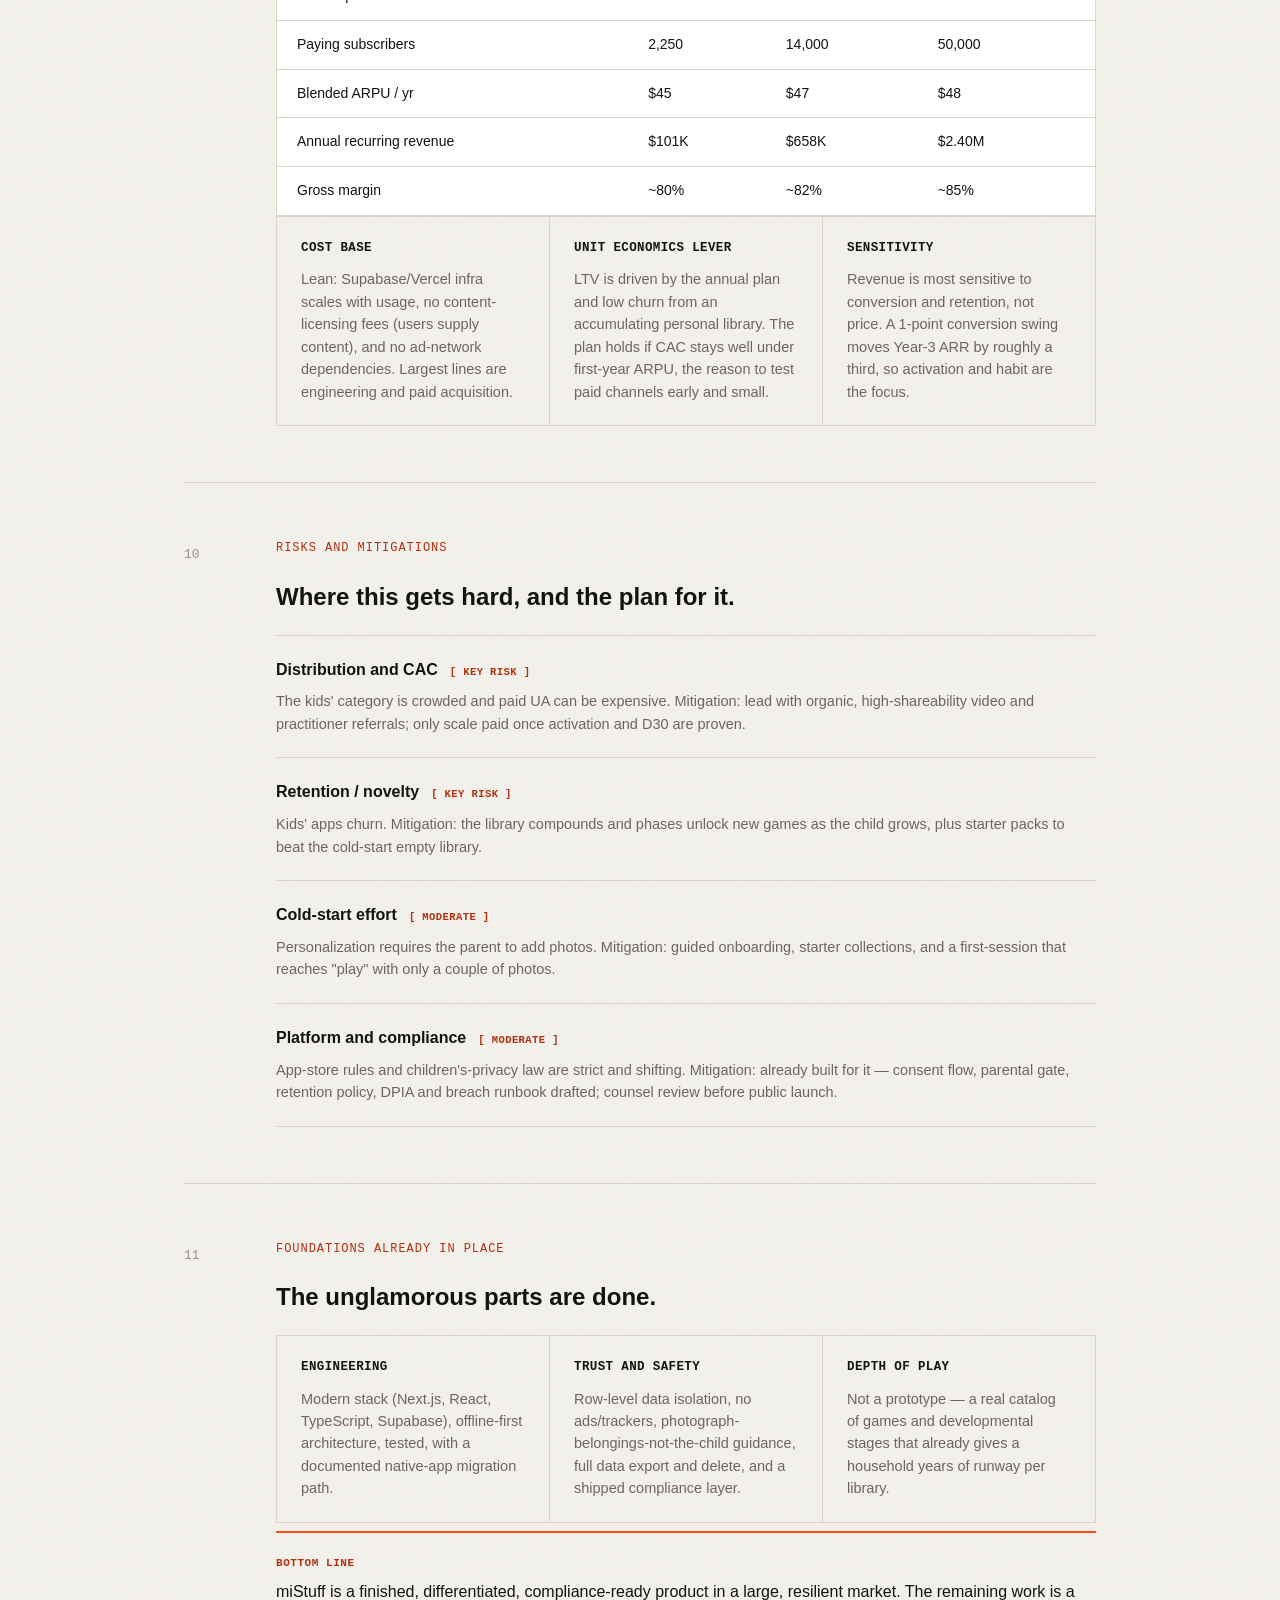
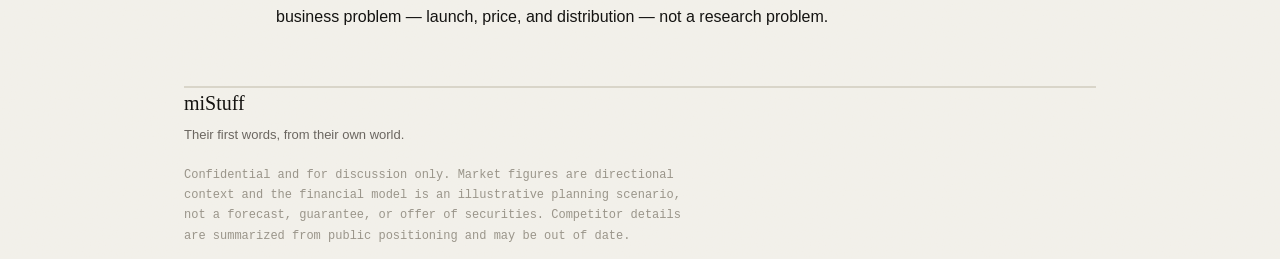
==== commit c793acec: "Redesign site as a dossier/ledger system instead of generic SaaS-card look Replace the rounded-card," ====
--- a/plans/mistuff/index.html
+++ b/plans/mistuff/index.html
@@ -3,446 +3,272 @@
 <head>
 <meta charset="UTF-8">
 <meta name="viewport" content="width=device-width, initial-scale=1.0">
-<title>miStuff Business Plan</title>
-<style>
-  :root{
-    --bg:#f7f5f1;
-    --card:#ffffff;
-    --ink:#1c1b1a;
-    --muted:#5c5850;
-    --accent:#b5542f;
-    --accent-soft:#f1e3d8;
-    --line:#e5e0d8;
-    --table-head:#efe9e0;
-  }
-  @media (prefers-color-scheme: dark){
-    :root{
-      --bg:#15140f;
-      --card:#1f1d17;
-      --ink:#f2efe8;
-      --muted:#b3ab9e;
-      --accent:#e08659;
-      --accent-soft:#3a2a1f;
-      --line:#33302a;
-      --table-head:#26221b;
-    }
-  }
-  :root[data-theme="light"]{
-    --bg:#f7f5f1; --card:#ffffff; --ink:#1c1b1a; --muted:#5c5850;
-    --accent:#b5542f; --accent-soft:#f1e3d8; --line:#e5e0d8; --table-head:#efe9e0;
-  }
-  :root[data-theme="dark"]{
-    --bg:#15140f; --card:#1f1d17; --ink:#f2efe8; --muted:#b3ab9e;
-    --accent:#e08659; --accent-soft:#3a2a1f; --line:#33302a; --table-head:#26221b;
-  }
-  *{box-sizing:border-box;}
-  body{
-    margin:0;
-    background:var(--bg);
-    color:var(--ink);
-    font-family:-apple-system,BlinkMacSystemFont,"Segoe UI",Roboto,Helvetica,Arial,sans-serif;
-    line-height:1.6;
-  }
-  .wrap{max-width:880px;margin:0 auto;padding:56px 24px 96px;}
-  a.back{color:var(--muted);text-decoration:none;font-size:14px;}
-  a.back:hover{color:var(--accent);}
-
-  header.hero{text-align:center;margin:32px 0 48px;}
-  .mark{font-size:40px;line-height:1;margin-bottom:12px;}
-  .badge-row{display:flex;justify-content:center;gap:10px;flex-wrap:wrap;margin-bottom:18px;}
-  .badge{
-    font-size:13px;
-    letter-spacing:.04em;
-    color:var(--accent);
-    background:var(--accent-soft);
-    padding:5px 12px;
-    border-radius:999px;
-  }
-  h1{font-size:clamp(30px,5vw,44px);margin:0 0 6px;letter-spacing:-0.01em;}
-  h1 small{display:block;font-size:0.4em;font-weight:600;color:var(--muted);margin-top:6px;}
-  .tagline{font-size:clamp(20px,3vw,26px);font-weight:600;margin:28px 0 12px;}
-  .lede{color:var(--muted);font-size:17px;max-width:640px;margin:0 auto;}
-
-  .meta-row{
-    display:flex;justify-content:center;gap:24px;flex-wrap:wrap;
-    margin:24px 0 40px;font-size:13px;color:var(--muted);
-  }
-
-  .stat-grid{
-    display:grid;grid-template-columns:repeat(auto-fit,minmax(180px,1fr));
-    gap:16px;margin-bottom:64px;
-  }
-  .stat{
-    background:var(--card);border:1px solid var(--line);border-radius:14px;
-    padding:20px;text-align:center;
-  }
-  .stat .num{font-size:24px;font-weight:700;color:var(--accent);}
-  .stat .label{font-size:13px;color:var(--muted);margin-top:6px;}
-
-  section{margin-bottom:64px;}
-  section > .kicker{
-    font-size:13px;letter-spacing:.06em;text-transform:uppercase;
-    color:var(--accent);margin-bottom:8px;font-weight:600;
-  }
-  section > h2{font-size:clamp(24px,3.5vw,32px);margin:0 0 18px;letter-spacing:-0.01em;}
-  section > p.intro{color:var(--muted);font-size:16px;max-width:680px;margin-bottom:28px;}
-
-  .card-grid{
-    display:grid;grid-template-columns:repeat(auto-fit,minmax(240px,1fr));
-    gap:18px;
-  }
-  .card{
-    background:var(--card);border:1px solid var(--line);border-radius:14px;padding:22px;
-  }
-  .card h3{margin:0 0 10px;font-size:17px;}
-  .card p{margin:0;color:var(--muted);font-size:14.5px;}
-
-  .steps{display:grid;gap:16px;}
-  .step{
-    background:var(--card);border:1px solid var(--line);border-radius:14px;
-    padding:20px 22px;display:flex;gap:16px;align-items:flex-start;
-  }
-  .step .n{
-    flex:none;width:32px;height:32px;border-radius:50%;
-    background:var(--accent-soft);color:var(--accent);font-weight:700;
-    display:flex;align-items:center;justify-content:center;font-size:14px;
-  }
-  .step h3{margin:0 0 6px;font-size:16px;}
-  .step p{margin:0;color:var(--muted);font-size:14.5px;}
-
-  .callout{
-    background:var(--accent-soft);border-radius:14px;padding:20px 22px;
-    font-size:14.5px;color:var(--ink);margin-top:22px;
-  }
-  .callout strong{color:var(--accent);}
-
-  table{
-    width:100%;border-collapse:collapse;font-size:14px;
-    background:var(--card);border:1px solid var(--line);border-radius:14px;overflow:hidden;
-  }
-  .table-scroll{overflow-x:auto;border-radius:14px;}
-  th,td{padding:12px 14px;text-align:left;border-bottom:1px solid var(--line);white-space:nowrap;}
-  th{background:var(--table-head);font-weight:600;}
-  tr:last-child td{border-bottom:none;}
-  .note{font-size:13px;color:var(--muted);margin-top:14px;}
-
-  .pricing-grid{display:grid;grid-template-columns:repeat(auto-fit,minmax(240px,1fr));gap:18px;}
-  .price-card{
-    background:var(--card);border:1px solid var(--line);border-radius:14px;padding:24px;
-    position:relative;
-  }
-  .price-card.featured{border-color:var(--accent);}
-  .price-card .tag{
-    position:absolute;top:-12px;left:20px;background:var(--accent);color:#fff;
-    font-size:12px;padding:3px 10px;border-radius:999px;font-weight:600;
-  }
-  .price-card h3{margin:8px 0 4px;font-size:18px;}
-  .price-card .price{font-size:22px;font-weight:700;margin-bottom:14px;}
-  .price-card ul{margin:0 0 14px;padding-left:18px;color:var(--muted);font-size:14px;}
-  .price-card ul li{margin-bottom:6px;}
-  .price-card .goal{font-size:13px;color:var(--muted);border-top:1px solid var(--line);padding-top:12px;}
-
-  .gtm-cols{display:grid;grid-template-columns:repeat(auto-fit,minmax(260px,1fr));gap:24px;}
-  .gtm-cols h3{font-size:16px;margin:0 0 12px;}
-  .gtm-cols ul{margin:0;padding-left:18px;color:var(--muted);font-size:14.5px;}
-  .gtm-cols ul li{margin-bottom:10px;}
-
-  .metrics-grid{
-    display:grid;grid-template-columns:repeat(auto-fit,minmax(180px,1fr));
-    gap:16px;margin-top:28px;
-  }
-  .metric{background:var(--card);border:1px solid var(--line);border-radius:14px;padding:18px;text-align:center;}
-  .metric .label{font-size:13px;color:var(--accent);font-weight:600;margin-bottom:6px;}
-  .metric p{margin:0;font-size:13.5px;color:var(--muted);}
-
-  .roadmap{display:grid;gap:16px;}
-  .phase{
-    background:var(--card);border:1px solid var(--line);border-radius:14px;
-    padding:20px 22px;display:grid;grid-template-columns:80px 1fr;gap:16px;align-items:start;
-  }
-  .phase .when{font-weight:700;color:var(--accent);font-size:14px;}
-  .phase .status-tag{font-size:12px;color:var(--muted);display:block;margin-top:4px;}
-  .phase h3{margin:0 0 6px;font-size:16px;}
-  .phase p{margin:0;color:var(--muted);font-size:14.5px;}
-
-  .fin-notes{display:grid;grid-template-columns:repeat(auto-fit,minmax(220px,1fr));gap:18px;margin-top:24px;}
-  .fin-notes .card h3{color:var(--accent);font-size:15px;}
-
-  .risk-grid{display:grid;gap:16px;}
-  .risk{
-    background:var(--card);border:1px solid var(--line);border-radius:14px;padding:20px 22px;
-  }
-  .risk h3{margin:0 0 8px;font-size:16px;display:flex;gap:10px;align-items:center;}
-  .risk .sev{
-    font-size:12px;font-weight:600;padding:3px 10px;border-radius:999px;
-    background:var(--accent-soft);color:var(--accent);
-  }
-  .risk p{margin:0;color:var(--muted);font-size:14.5px;}
-
-  .bottom-line{
-    background:var(--accent-soft);border-radius:16px;padding:28px;text-align:center;
-    font-size:16px;margin-top:8px;
-  }
-
-  footer{
-    margin-top:80px;text-align:center;color:var(--muted);font-size:13px;
-    border-top:1px solid var(--line);padding-top:32px;
-  }
-  footer .mark{font-size:24px;margin-bottom:6px;}
-  footer .fine{max-width:640px;margin:20px auto 0;font-size:12px;line-height:1.6;}
-</style>
+<title>miStuff — Business Plan</title>
+<meta name="description" content="miStuff business plan: an early-learning app that teaches a child using their own belongings.">
+<link rel="icon" href="data:image/svg+xml,%3Csvg xmlns='http://www.w3.org/2000/svg' viewBox='0 0 32 32'%3E%3Crect width='32' height='32' fill='%23141311'/%3E%3Cpath d='M8 24 L8 8 L16 8 Q24 8 24 16 Q24 24 16 24 Z' fill='none' stroke='%23ff4d1f' stroke-width='2'/%3E%3C/svg%3E">
+<link rel="stylesheet" href="../../assets/site.css">
 </head>
 <body>
+
+<header class="masthead">
+  <div class="wrap">
+    <a class="brand" href="../../index.html">DS Business Plans</a>
+    <nav>
+      <a class="back" href="../../index.html">← Index</a>
+      <button class="theme-toggle" data-theme-toggle type="button">Dark</button>
+    </nav>
+  </div>
+</header>
+
 <div class="wrap">
-  <a class="back" href="../../index.html">Back to all plans</a>
-
-  <header class="hero">
-    <div class="mark">miStuff</div>
-    <div class="badge-row">
-      <span class="badge">Early-learning</span>
-      <span class="badge">Mobile / PWA</span>
-      <span class="badge">Pre-launch</span>
-    </div>
-    <h1>Business Plan</h1>
+  <div class="doc-header">
+    <div class="doc-id"><span class="dot"></span> Confidential business plan — prepared July 2026 — status: product built, pre-monetization</div>
+    <h1 class="title">miStuff</h1>
     <p class="tagline">Their first words, from their own world.</p>
-    <p class="lede">miStuff turns the objects in a child's actual home, their cup, their shoe, their teddy, into the learning game. A caregiver photographs the things a toddler already loves; miStuff builds matching and naming games from those exact photos.</p>
-  </header>
-
-  <div class="meta-row">
-    <span>Confidential business plan</span>
-    <span>Prepared July 2026</span>
-    <span>Status: product built, pre-monetization</span>
+    <p class="lede">miStuff turns the objects in a child's actual home — their cup, their shoe, their teddy — into the learning game. A caregiver photographs the things a toddler already loves; miStuff builds matching and naming games from those exact photos.</p>
   </div>
 
-  <div class="stat-grid">
-    <div class="stat"><div class="num">0 to 4</div><div class="label">Core age band (with a 0 to 12 month baby-log on-ramp)</div></div>
+  <div class="stat-strip" data-reveal>
+    <div class="stat"><div class="num">0–4</div><div class="label">Core age band (with a 0–12 month baby-log on-ramp)</div></div>
     <div class="stat"><div class="num">$5B+</div><div class="label">Global kids' learning-app market, growing double digits</div></div>
     <div class="stat"><div class="num">Built</div><div class="label">Full web app shipping, 15+ games, multi-child, offline</div></div>
     <div class="stat"><div class="num">$0 ads</div><div class="label">No advertising, no trackers, no child-data sale</div></div>
   </div>
 
-  <section>
-    <div class="kicker">Executive summary</div>
-    <h2>A personalized, privacy-first learning app that teaches a child using their own belongings.</h2>
-    <p class="intro">Toddlers learn language by naming the concrete objects around them. Every mainstream learning app teaches a generic apple, a stock dog, a cartoon ball. miStuff teaches your apple, the real one on the kitchen counter, by letting a caregiver photograph the child's own things, sort them into collections, and hand the child games built from those photos.</p>
-    <p class="intro">The product is already built and shipping as a web app (installable PWA): multi-child profiles, a photo library shared across siblings and co-parents, tap-to-match and "explore" games, an arcade, room-based scenes, and a baby-stage care log. It is deliberately privacy-first: no ads, no third-party trackers, row-level data isolation, and a recently added consent flow, parental gate, and automatic photo retention policy built for the Apple Kids category.</p>
-    <p class="intro">The opportunity is to convert a differentiated, finished product into a subscription business: launch native iOS/Android, turn on freemium pricing, and grow through the most shareable thing in the category, a demo where a parent watches their child light up at a photo of their own toy.</p>
-
-    <div class="card-grid">
-      <div class="card">
-        <h3>The wedge</h3>
-        <p>Personalization no competitor can copy cheaply: the content is the family's own photos and words. It also makes the app work in any language and for speech-delay practice out of the box.</p>
-      </div>
-      <div class="card">
-        <h3>The trust moat</h3>
-        <p>Parents are increasingly wary of what kids' apps do with data. miStuff photographs belongings, not the child, sells nothing, and gives full export and delete. Privacy is a feature, not a footnote.</p>
-      </div>
-      <div class="card">
-        <h3>The ask (illustrative)</h3>
-        <p>Fund a roughly 12-month push: native launch, payments, a content/curriculum layer, and paid-acquisition testing to prove repeatable unit economics.</p>
-      </div>
-    </div>
-  </section>
-
-  <section>
-    <div class="kicker">The problem</div>
-    <h2>Generic content, and a trust deficit, in the most sensitive app category there is.</h2>
-    <div class="card-grid">
-      <div class="card">
-        <h3>Learning that doesn't transfer</h3>
-        <p>A toddler who masters a cartoon apple on screen often doesn't connect it to the apple in their hand. Recognition of real objects is where early vocabulary actually forms, and it's exactly what stock content skips.</p>
-      </div>
-      <div class="card">
-        <h3>Ads and data in kids' apps</h3>
-        <p>Regulators (COPPA, GDPR-K, the UK Age-Appropriate Design Code) and parents alike are cracking down on ad-driven, data-hungry children's apps. Many popular titles monetize attention in ways caregivers have come to distrust.</p>
-      </div>
-      <div class="card">
-        <h3>One-size-fits-none</h3>
-        <p>Multilingual families, kids in speech therapy, and children with their own specific interests are underserved by fixed English word banks. There's no easy way to teach the words this family actually uses.</p>
-      </div>
-    </div>
-  </section>
-
-  <section>
-    <div class="kicker">The product</div>
-    <h2>Photograph it, sort it, play it.</h2>
-    <p class="intro">A caregiver builds the library once; the child plays from it for years as the games grow with them. Everything is cache-first, so it works offline and feels instant.</p>
-    <div class="steps">
-      <div class="step">
-        <div class="n">1</div>
+  <div class="doc">
+
+  <section data-reveal>
+    <div>
+      <div class="kicker">Executive summary</div>
+      <h2>A personalized, privacy-first learning app that teaches a child using their own belongings.</h2>
+      <p class="intro">Toddlers learn language by naming the concrete objects around them. Every mainstream learning app teaches a generic apple, a stock dog, a cartoon ball. miStuff teaches your apple, the real one on the kitchen counter, by letting a caregiver photograph the child's own things, sort them into collections, and hand the child games built from those photos.</p>
+      <p class="intro">The product is already built and shipping as a web app (installable PWA): multi-child profiles, a photo library shared across siblings and co-parents, tap-to-match and "explore" games, an arcade, room-based scenes, and a baby-stage care log. It is deliberately privacy-first: no ads, no third-party trackers, row-level data isolation, and a recently added consent flow, parental gate, and automatic photo retention policy built for the Apple Kids category.</p>
+      <p class="intro">The opportunity is to convert a differentiated, finished product into a subscription business: launch native iOS/Android, turn on freemium pricing, and grow through the most shareable thing in the category — a demo where a parent watches their child light up at a photo of their own toy.</p>
+
+      <div class="grid-plain">
+        <div class="cell">
+          <h3>The wedge</h3>
+          <p>Personalization no competitor can copy cheaply: the content is the family's own photos and words. It also makes the app work in any language and for speech-delay practice out of the box.</p>
+        </div>
+        <div class="cell">
+          <h3>The trust moat</h3>
+          <p>Parents are increasingly wary of what kids' apps do with data. miStuff photographs belongings, not the child, sells nothing, and gives full export and delete. Privacy is a feature, not a footnote.</p>
+        </div>
+        <div class="cell">
+          <h3>The ask (illustrative)</h3>
+          <p>Fund a roughly 12-month push: native launch, payments, a content/curriculum layer, and paid-acquisition testing to prove repeatable unit economics.</p>
+        </div>
+      </div>
+    </div>
+  </section>
+
+  <section data-reveal>
+    <div>
+      <div class="kicker">The problem</div>
+      <h2>Generic content, and a trust deficit, in the most sensitive app category there is.</h2>
+      <div class="grid-plain">
+        <div class="cell">
+          <h3>Learning that doesn't transfer</h3>
+          <p>A toddler who masters a cartoon apple on screen often doesn't connect it to the apple in their hand. Recognition of real objects is where early vocabulary actually forms, and it's exactly what stock content skips.</p>
+        </div>
+        <div class="cell">
+          <h3>Ads and data in kids' apps</h3>
+          <p>Regulators (COPPA, GDPR-K, the UK Age-Appropriate Design Code) and parents alike are cracking down on ad-driven, data-hungry children's apps. Many popular titles monetize attention in ways caregivers have come to distrust.</p>
+        </div>
+        <div class="cell">
+          <h3>One-size-fits-none</h3>
+          <p>Multilingual families, kids in speech therapy, and children with their own specific interests are underserved by fixed English word banks. There's no easy way to teach the words this family actually uses.</p>
+        </div>
+      </div>
+    </div>
+  </section>
+
+  <section data-reveal>
+    <div>
+      <div class="kicker">The product</div>
+      <h2>Photograph it, sort it, play it.</h2>
+      <p class="intro">A caregiver builds the library once; the child plays from it for years as the games grow with them. Everything is cache-first, so it works offline and feels instant.</p>
+      <div class="steps">
+        <div class="step">
+          <div class="n">01</div>
+          <div>
+            <h3>Capture and curate</h3>
+            <p>The caregiver snaps photos of the child's things and groups them into collections (toys, kitchen, clothes) and rooms that become in-game scenes. Items can be assigned per child, so siblings share one library but get their own slice.</p>
+          </div>
+        </div>
+        <div class="step">
+          <div class="n">02</div>
+          <div>
+            <h3>Play and learn</h3>
+            <p>Photos power tap-to-match and naming games, an arcade of quick games, and Explore games like Object Hunter and The Infinite Stage. Optional voice reads words aloud in the caregiver's own recording or device speech.</p>
+          </div>
+        </div>
+        <div class="step">
+          <div class="n">03</div>
+          <div>
+            <h3>Grow with the child</h3>
+            <p>Developmental phases gate what's shown: a 0–12 month baby-log stage (feeds and nappies), an Identify stage (matching), and an Explore stage for older toddlers, with higher phases reserved on the same rails.</p>
+          </div>
+        </div>
+        <div class="step">
+          <div class="n">04</div>
+          <div>
+            <h3>Share the household</h3>
+            <p>One account, multiple children, and up to three invited caregivers (a second parent, a grandparent, a nanny) who all see the same library and progress — a built-in, warm referral loop.</p>
+          </div>
+        </div>
+      </div>
+      <div class="callout">
+        <strong>Why it's defensible</strong>
+        The moat isn't a clever algorithm, it's the accumulating, irreplaceable library of a specific family's photos and words. Switching cost rises with every photo added, and the same content engine unlocks new segments (languages, therapy) at near-zero marginal cost.
+      </div>
+    </div>
+  </section>
+
+  <section data-reveal>
+    <div>
+      <div class="kicker">Market and customer</div>
+      <h2>A large, defensive spend category. Parents pay for their kids first.</h2>
+      <p class="intro">The global market for children's educational apps runs into the several billions of dollars annually and grows at a double-digit rate, riding a durable trend: earlier device exposure met by parents who want that time to be worthwhile. Early learning is one of the most resilient consumer-spend categories through downturns.</p>
+      <p class="intro">miStuff's beachhead is the intentional parent of a 0–4 year old, often a first-time parent, active in parenting communities, willing to pay to avoid ads. From there, the same product expands into adjacent, underserved segments that value the "your own words" capability most.</p>
+      <p class="intro">Sizing figures here are directional market context, not a bottom-up forecast. A funded diligence pass would refine TAM/SAM/SOM by geography and platform.</p>
+      <div class="grid-plain">
+        <div class="cell">
+          <h3>Beachhead: Intentional parents, 0–4</h3>
+          <p>Privacy-conscious, engaged, want screen time to count. Highest willingness to pay for an ad-free, made-with-my-child experience.</p>
+        </div>
+        <div class="cell">
+          <h3>Expansion: Multilingual and immigrant families</h3>
+          <p>Label the home's objects in the home language, something fixed-word-bank apps can't do. A wedge into large global diaspora communities.</p>
+        </div>
+        <div class="cell">
+          <h3>Expansion: Speech and early intervention</h3>
+          <p>SLPs already teach with real-object photos. A therapy mode plus clinician seats opens a B2B2C channel with strong retention.</p>
+        </div>
+      </div>
+    </div>
+  </section>
+
+  <section data-reveal>
+    <div>
+      <div class="kicker">Competitive landscape</div>
+      <h2>Everyone ships stock content. No one ships the child's own.</h2>
+      <div class="table-scroll">
+        <table>
+          <thead>
+            <tr><th>Player</th><th>Model</th><th>Personal photos</th><th>Ad-free / privacy-first</th><th>Multilingual by default</th></tr>
+          </thead>
+          <tbody>
+            <tr><td>miStuff</td><td>Freemium subscription</td><td>Core</td><td>Yes</td><td>Yes</td></tr>
+            <tr><td>Khan Academy Kids</td><td>Free (nonprofit)</td><td>No</td><td>Yes</td><td>Limited</td></tr>
+            <tr><td>Lingokids</td><td>Subscription</td><td>No</td><td>Mostly</td><td>Fixed set</td></tr>
+            <tr><td>Duolingo ABC</td><td>Free (funnel)</td><td>No</td><td>Yes</td><td>English</td></tr>
+            <tr><td>Endless Alphabet / Montessori apps</td><td>Paid / IAP</td><td>No</td><td>Varies</td><td>Varies</td></tr>
+            <tr><td>Speech Blubs</td><td>Subscription</td><td>Some</td><td>Mostly</td><td>Limited</td></tr>
+          </tbody>
+        </table>
+      </div>
+      <p class="note">Competitor attributes are summarized from public positioning and may change. The point isn't that rivals are weak — several are excellent — it's that miStuff occupies a square (personal content times privacy) none of them can enter without rebuilding around user-generated media.</p>
+    </div>
+  </section>
+
+  <section data-reveal>
+    <div>
+      <div class="kicker">Business model</div>
+      <h2>Freemium subscription, with a B2B seat expansion later.</h2>
+      <p class="intro">Free enough to build a real library and feel the magic; paid to unlock the whole household and the full game set. No ads at any tier.</p>
+      <div class="pricing-grid">
+        <div class="price-card">
+          <h3>Free</h3>
+          <div class="price">$0</div>
+          <ul>
+            <li>One child profile</li>
+            <li>Starter collections and core matching game</li>
+            <li>On-device / offline play</li>
+            <li>No ads, ever</li>
+          </ul>
+          <div class="goal">Goal: reach the "aha" — first photo, first game.</div>
+        </div>
+        <div class="price-card featured">
+          <span class="tag">Most popular</span>
+          <h3>miStuff Premium</h3>
+          <div class="price">$6.99/mo · $47.99/yr</div>
+          <ul>
+            <li>Unlimited children and collections</li>
+            <li>All games, arcade and Explore</li>
+            <li>Co-caregiver sharing and cloud sync</li>
+            <li>Custom voice, care log, progress</li>
+          </ul>
+          <div class="goal">The household unlock. Annual plan drives LTV and retention.</div>
+        </div>
+        <div class="price-card">
+          <span class="tag">Later</span>
+          <h3>Pro / Clinic</h3>
+          <div class="price">Per seat</div>
+          <ul>
+            <li>SLP / early-intervention mode</li>
+            <li>Multi-family or classroom management</li>
+            <li>Progress export for practitioners</li>
+          </ul>
+          <div class="goal">Preschool and therapy channel. B2B2C expansion once consumer motion is proven.</div>
+        </div>
+      </div>
+    </div>
+  </section>
+
+  <section data-reveal>
+    <div>
+      <div class="kicker">Go-to-market</div>
+      <h2>Lead with the most demoable moment in the category.</h2>
+      <div class="gtm-cols">
         <div>
-          <h3>Capture and curate</h3>
-          <p>The caregiver snaps photos of the child's things and groups them into collections (toys, kitchen, clothes) and rooms that become in-game scenes. Items can be assigned per child, so siblings share one library but get their own slice.</p>
-        </div>
-      </div>
-      <div class="step">
-        <div class="n">2</div>
+          <h3>Organic and content</h3>
+          <ul>
+            <li>Short-form video: a child recognizing a photo of their own toy is inherently shareable on TikTok, Instagram, and Reels.</li>
+            <li>SEO and parenting communities: "teach toddler first words," multilingual parenting, speech-delay support.</li>
+            <li>App Store Kids category: the parental gate and consent flow are already built for it.</li>
+          </ul>
+        </div>
         <div>
-          <h3>Play and learn</h3>
-          <p>Photos power tap-to-match and naming games, an arcade of quick games, and Explore games like Object Hunter and The Infinite Stage. Optional voice reads words aloud in the caregiver's own recording or device speech.</p>
-        </div>
-      </div>
-      <div class="step">
-        <div class="n">3</div>
-        <div>
-          <h3>Grow with the child</h3>
-          <p>Developmental phases gate what's shown: a 0 to 12 month baby-log stage (feeds and nappies), an Identify stage (matching), and an Explore stage for older toddlers, with higher phases reserved on the same rails.</p>
-        </div>
-      </div>
-      <div class="step">
-        <div class="n">4</div>
-        <div>
-          <h3>Share the household</h3>
-          <p>One account, multiple children, and up to three invited caregivers (a second parent, a grandparent, a nanny) who all see the same library and progress, a built-in, warm referral loop.</p>
-        </div>
-      </div>
-    </div>
-    <div class="callout">
-      <strong>Why it's defensible:</strong> the moat isn't a clever algorithm, it's the accumulating, irreplaceable library of a specific family's photos and words. Switching cost rises with every photo added, and the same content engine unlocks new segments (languages, therapy) at near-zero marginal cost.
-    </div>
-  </section>
-
-  <section>
-    <div class="kicker">Market and customer</div>
-    <h2>A large, defensive spend category. Parents pay for their kids first.</h2>
-    <p class="intro">The global market for children's educational apps runs into the several billions of dollars annually and grows at a double-digit rate, riding a durable trend: earlier device exposure met by parents who want that time to be worthwhile. Early learning is one of the most resilient consumer-spend categories through downturns.</p>
-    <p class="intro">miStuff's beachhead is the intentional parent of a 0 to 4 year old, often a first-time parent, active in parenting communities, willing to pay to avoid ads. From there, the same product expands into adjacent, underserved segments that value the "your own words" capability most.</p>
-    <p class="intro">Sizing figures here are directional market context, not a bottom-up forecast. A funded diligence pass would refine TAM/SAM/SOM by geography and platform.</p>
-    <div class="card-grid">
-      <div class="card">
-        <h3>Beachhead: Intentional parents, 0 to 4</h3>
-        <p>Privacy-conscious, engaged, want screen time to count. Highest willingness to pay for an ad-free, made-with-my-child experience.</p>
-      </div>
-      <div class="card">
-        <h3>Expansion: Multilingual and immigrant families</h3>
-        <p>Label the home's objects in the home language, something fixed-word-bank apps can't do. A wedge into large global diaspora communities.</p>
-      </div>
-      <div class="card">
-        <h3>Expansion: Speech and early intervention</h3>
-        <p>SLPs already teach with real-object photos. A therapy mode plus clinician seats opens a B2B2C channel with strong retention.</p>
-      </div>
-    </div>
-  </section>
-
-  <section>
-    <div class="kicker">Competitive landscape</div>
-    <h2>Everyone ships stock content. No one ships the child's own.</h2>
-    <div class="table-scroll">
-      <table>
-        <thead>
-          <tr><th>Player</th><th>Model</th><th>Personal photos</th><th>Ad-free / privacy-first</th><th>Multilingual by default</th></tr>
-        </thead>
-        <tbody>
-          <tr><td>miStuff</td><td>Freemium subscription</td><td>Core</td><td>Yes</td><td>Yes</td></tr>
-          <tr><td>Khan Academy Kids</td><td>Free (nonprofit)</td><td>No</td><td>Yes</td><td>Limited</td></tr>
-          <tr><td>Lingokids</td><td>Subscription</td><td>No</td><td>Mostly</td><td>Fixed set</td></tr>
-          <tr><td>Duolingo ABC</td><td>Free (funnel)</td><td>No</td><td>Yes</td><td>English</td></tr>
-          <tr><td>Endless Alphabet / Montessori apps</td><td>Paid / IAP</td><td>No</td><td>Varies</td><td>Varies</td></tr>
-          <tr><td>Speech Blubs</td><td>Subscription</td><td>Some</td><td>Mostly</td><td>Limited</td></tr>
-        </tbody>
-      </table>
-    </div>
-    <p class="note">Competitor attributes are summarized from public positioning and may change. The point isn't that rivals are weak, several are excellent, it's that miStuff occupies a square (personal content times privacy) none of them can enter without rebuilding around user-generated media.</p>
-  </section>
-
-  <section>
-    <div class="kicker">Business model</div>
-    <h2>Freemium subscription, with a B2B seat expansion later.</h2>
-    <p class="intro">Free enough to build a real library and feel the magic; paid to unlock the whole household and the full game set. No ads at any tier.</p>
-    <div class="pricing-grid">
-      <div class="price-card">
-        <h3>Free</h3>
-        <div class="price">$0</div>
-        <ul>
-          <li>One child profile</li>
-          <li>Starter collections and core matching game</li>
-          <li>On-device / offline play</li>
-          <li>No ads, ever</li>
-        </ul>
-        <div class="goal">Goal: reach the "aha," first photo, first game.</div>
-      </div>
-      <div class="price-card featured">
-        <span class="tag">Most popular</span>
-        <h3>miStuff Premium</h3>
-        <div class="price">$6.99 / mo or $47.99 / yr</div>
-        <ul>
-          <li>Unlimited children and collections</li>
-          <li>All games, arcade and Explore</li>
-          <li>Co-caregiver sharing and cloud sync</li>
-          <li>Custom voice, care log, progress</li>
-        </ul>
-        <div class="goal">The household unlock. Annual plan drives LTV and retention.</div>
-      </div>
-      <div class="price-card">
-        <h3>Pro / Clinic (later)</h3>
-        <div class="price">Per seat</div>
-        <ul>
-          <li>SLP / early-intervention mode</li>
-          <li>Multi-family or classroom management</li>
-          <li>Progress export for practitioners</li>
-        </ul>
-        <div class="goal">Preschool and therapy channel. B2B2C expansion once consumer motion is proven.</div>
-      </div>
-    </div>
-  </section>
-
-  <section>
-    <div class="kicker">Go-to-market</div>
-    <h2>Lead with the most demoable moment in the category.</h2>
-    <div class="gtm-cols">
-      <div>
-        <h3>Organic and content</h3>
-        <ul>
-          <li>Short-form video: a child recognizing a photo of their own toy is inherently shareable on TikTok, Instagram, and Reels.</li>
-          <li>SEO and parenting communities: "teach toddler first words," multilingual parenting, speech-delay support.</li>
-          <li>App Store Kids category: the parental gate and consent flow are already built for it.</li>
-        </ul>
-      </div>
-      <div>
-        <h3>Partnerships and loops</h3>
-        <ul>
-          <li>SLPs and pediatric practitioners recommending a real-object tool to families.</li>
-          <li>Built-in referral: inviting a co-parent or grandparent is a native, warm sharing act, not a growth hack.</li>
-          <li>Preschools as a later B2B2C beachhead once retention is proven.</li>
-        </ul>
-      </div>
-    </div>
-    <div class="metrics-grid">
-      <div class="metric"><div class="label">Activation</div><p>First collection created plus first game played</p></div>
-      <div class="metric"><div class="label">D30 retention</div><p>Weekly-active children per household</p></div>
-      <div class="metric"><div class="label">Free to paid</div><p>Conversion to Premium (target 3 to 5%)</p></div>
-      <div class="metric"><div class="label">Referral</div><p>Invited co-caregivers per paying account</p></div>
-    </div>
-  </section>
-
-  <section>
-    <div class="kicker">Product roadmap</div>
-    <h2>From a finished web app to a monetized, multi-segment platform.</h2>
-    <div class="roadmap">
-      <div class="phase">
-        <div><span class="when">Now</span><span class="status-tag">Shipped</span></div>
-        <div>
+          <h3>Partnerships and loops</h3>
+          <ul>
+            <li>SLPs and pediatric practitioners recommending a real-object tool to families.</li>
+            <li>Built-in referral: inviting a co-parent or grandparent is a native, warm sharing act, not a growth hack.</li>
+            <li>Preschools as a later B2B2C beachhead once retention is proven.</li>
+          </ul>
+        </div>
+      </div>
+      <div class="metrics-grid">
+        <div class="metric"><div class="label">Activation</div><p>First collection created plus first game played</p></div>
+        <div class="metric"><div class="label">D30 retention</div><p>Weekly-active children per household</p></div>
+        <div class="metric"><div class="label">Free to paid</div><p>Conversion to Premium (target 3–5%)</p></div>
+        <div class="metric"><div class="label">Referral</div><p>Invited co-caregivers per paying account</p></div>
+      </div>
+    </div>
+  </section>
+
+  <section data-reveal>
+    <div>
+      <div class="kicker">Product roadmap</div>
+      <h2>From a finished web app to a monetized, multi-segment platform.</h2>
+      <div class="roadmap">
+        <div class="phase">
+          <div><span class="when">Now</span><span class="status-tag">Shipped</span></div>
           <h3>Product built and compliant</h3>
           <p>Full web PWA: multi-child profiles, photo library, 15+ games, rooms, care log, co-caregiver sharing, offline-first sync. Consent flow, parental gate, and 90-day photo-retention policy in place.</p>
         </div>
-      </div>
-      <div class="phase">
-        <div><span class="when">Q1</span><span class="status-tag">Launch</span></div>
-        <div>
+        <div class="phase">
+          <div><span class="when">Q1</span><span class="status-tag">Launch</span></div>
           <h3>Native apps and payments</h3>
           <p>Ship iOS/Android (Expo migration is planned), wire subscription billing (Stripe / RevenueCat), submit to the App Store Kids category, and turn on the freemium paywall.</p>
         </div>
-      </div>
-      <div class="phase">
-        <div><span class="when">Q2 to Q3</span><span class="status-tag">Grow</span></div>
-        <div>
+        <div class="phase">
+          <div><span class="when">Q2–Q3</span><span class="status-tag">Grow</span></div>
           <h3>Content and curriculum layer</h3>
           <p>Starter collection packs so an empty library isn't a cold start, multilingual voice, more Explore games, and a light progress / "what they're learning" view for parents.</p>
         </div>
-      </div>
-      <div class="phase">
-        <div><span class="when">Q4+</span><span class="status-tag">Expand</span></div>
-        <div>
+        <div class="phase">
+          <div><span class="when">Q4+</span><span class="status-tag">Expand</span></div>
           <h3>New segments and B2B</h3>
           <p>Speech-therapy mode and clinician seats, preschool / classroom management, and the reserved higher developmental phases, all on the existing content engine.</p>
         </div>
@@ -450,91 +276,102 @@
     </div>
   </section>
 
-  <section>
-    <div class="kicker">Illustrative financial model</div>
-    <h2>A subscription business with software-grade margins.</h2>
-    <p class="intro">The figures below are a planning scenario to show shape and sensitivity, not actuals and not a promise. They assume a freemium launch with disciplined paid acquisition layered on organic.</p>
-    <div class="table-scroll">
-      <table>
-        <thead>
-          <tr><th>Assumption / metric</th><th>Year 1</th><th>Year 2</th><th>Year 3</th></tr>
-        </thead>
-        <tbody>
-          <tr><td>Installs (cumulative)</td><td>75,000</td><td>350,000</td><td>1,000,000</td></tr>
-          <tr><td>Free to paid conversion</td><td>3.0%</td><td>4.0%</td><td>5.0%</td></tr>
-          <tr><td>Paying subscribers</td><td>2,250</td><td>14,000</td><td>50,000</td></tr>
-          <tr><td>Blended ARPU / yr</td><td>$45</td><td>$47</td><td>$48</td></tr>
-          <tr><td>Annual recurring revenue</td><td>$101K</td><td>$658K</td><td>$2.40M</td></tr>
-          <tr><td>Gross margin</td><td>~80%</td><td>~82%</td><td>~85%</td></tr>
-        </tbody>
-      </table>
-    </div>
-    <div class="fin-notes">
-      <div class="card">
-        <h3>Cost base</h3>
-        <p>Lean: Supabase/Vercel infra scales with usage, no content-licensing fees (users supply content), and no ad-network dependencies. Largest lines are engineering and paid acquisition.</p>
-      </div>
-      <div class="card">
-        <h3>Unit economics lever</h3>
-        <p>LTV is driven by the annual plan and low churn from an accumulating personal library. The plan holds if CAC stays well under first-year ARPU, the reason to test paid channels early and small.</p>
-      </div>
-      <div class="card">
-        <h3>Sensitivity</h3>
-        <p>Revenue is most sensitive to conversion and retention, not price. A 1-point conversion swing moves Year-3 ARR by roughly a third, so activation and habit are the focus.</p>
-      </div>
-    </div>
-  </section>
-
-  <section>
-    <div class="kicker">Risks and mitigations</div>
-    <h2>Where this gets hard, and the plan for it.</h2>
-    <div class="risk-grid">
-      <div class="risk">
-        <h3>Distribution and CAC <span class="sev">Key risk</span></h3>
-        <p>The kids' category is crowded and paid UA can be expensive. Mitigation: lead with organic, high-shareability video and practitioner referrals; only scale paid once activation and D30 are proven.</p>
-      </div>
-      <div class="risk">
-        <h3>Retention / novelty <span class="sev">Key risk</span></h3>
-        <p>Kids' apps churn. Mitigation: the library compounds and phases unlock new games as the child grows, plus starter packs to beat the cold-start empty library.</p>
-      </div>
-      <div class="risk">
-        <h3>Cold-start effort <span class="sev">Moderate</span></h3>
-        <p>Personalization requires the parent to add photos. Mitigation: guided onboarding, starter collections, and a first-session that reaches "play" with only a couple of photos.</p>
-      </div>
-      <div class="risk">
-        <h3>Platform and compliance <span class="sev">Moderate</span></h3>
-        <p>App-store rules and children's-privacy law are strict and shifting. Mitigation: already built for it, consent flow, parental gate, retention policy, DPIA and breach runbook drafted; counsel review before public launch.</p>
-      </div>
-    </div>
-  </section>
-
-  <section>
-    <div class="kicker">Foundations already in place</div>
-    <h2>The unglamorous parts are done.</h2>
-    <div class="card-grid">
-      <div class="card">
-        <h3>Engineering</h3>
-        <p>Modern stack (Next.js, React, TypeScript, Supabase), offline-first architecture, tested, with a documented native-app migration path.</p>
-      </div>
-      <div class="card">
-        <h3>Trust and safety</h3>
-        <p>Row-level data isolation, no ads/trackers, photograph-belongings-not-the-child guidance, full data export and delete, and a shipped compliance layer.</p>
-      </div>
-      <div class="card">
-        <h3>Depth of play</h3>
-        <p>Not a prototype, a real catalog of games and developmental stages that already gives a household years of runway per library.</p>
-      </div>
-    </div>
-    <div class="bottom-line">
-      <strong>Bottom line:</strong> miStuff is a finished, differentiated, compliance-ready product in a large, resilient market. The remaining work is a business problem, launch, price, and distribution, not a research problem.
-    </div>
-  </section>
-
-  <footer>
+  <section data-reveal>
+    <div>
+      <div class="kicker">Illustrative financial model</div>
+      <h2>A subscription business with software-grade margins.</h2>
+      <p class="intro">The figures below are a planning scenario to show shape and sensitivity, not actuals and not a promise. They assume a freemium launch with disciplined paid acquisition layered on organic.</p>
+      <div class="table-scroll">
+        <table>
+          <thead>
+            <tr><th>Assumption / metric</th><th>Year 1</th><th>Year 2</th><th>Year 3</th></tr>
+          </thead>
+          <tbody>
+            <tr><td>Installs (cumulative)</td><td>75,000</td><td>350,000</td><td>1,000,000</td></tr>
+            <tr><td>Free to paid conversion</td><td>3.0%</td><td>4.0%</td><td>5.0%</td></tr>
+            <tr><td>Paying subscribers</td><td>2,250</td><td>14,000</td><td>50,000</td></tr>
+            <tr><td>Blended ARPU / yr</td><td>$45</td><td>$47</td><td>$48</td></tr>
+            <tr><td>Annual recurring revenue</td><td>$101K</td><td>$658K</td><td>$2.40M</td></tr>
+            <tr><td>Gross margin</td><td>~80%</td><td>~82%</td><td>~85%</td></tr>
+          </tbody>
+        </table>
+      </div>
+      <div class="grid-plain">
+        <div class="cell">
+          <h3>Cost base</h3>
+          <p>Lean: Supabase/Vercel infra scales with usage, no content-licensing fees (users supply content), and no ad-network dependencies. Largest lines are engineering and paid acquisition.</p>
+        </div>
+        <div class="cell">
+          <h3>Unit economics lever</h3>
+          <p>LTV is driven by the annual plan and low churn from an accumulating personal library. The plan holds if CAC stays well under first-year ARPU, the reason to test paid channels early and small.</p>
+        </div>
+        <div class="cell">
+          <h3>Sensitivity</h3>
+          <p>Revenue is most sensitive to conversion and retention, not price. A 1-point conversion swing moves Year-3 ARR by roughly a third, so activation and habit are the focus.</p>
+        </div>
+      </div>
+    </div>
+  </section>
+
+  <section data-reveal>
+    <div>
+      <div class="kicker">Risks and mitigations</div>
+      <h2>Where this gets hard, and the plan for it.</h2>
+      <div class="risk-grid">
+        <div class="risk">
+          <h3>Distribution and CAC <span class="sev">Key risk</span></h3>
+          <p>The kids' category is crowded and paid UA can be expensive. Mitigation: lead with organic, high-shareability video and practitioner referrals; only scale paid once activation and D30 are proven.</p>
+        </div>
+        <div class="risk">
+          <h3>Retention / novelty <span class="sev">Key risk</span></h3>
+          <p>Kids' apps churn. Mitigation: the library compounds and phases unlock new games as the child grows, plus starter packs to beat the cold-start empty library.</p>
+        </div>
+        <div class="risk">
+          <h3>Cold-start effort <span class="sev">Moderate</span></h3>
+          <p>Personalization requires the parent to add photos. Mitigation: guided onboarding, starter collections, and a first-session that reaches "play" with only a couple of photos.</p>
+        </div>
+        <div class="risk">
+          <h3>Platform and compliance <span class="sev">Moderate</span></h3>
+          <p>App-store rules and children's-privacy law are strict and shifting. Mitigation: already built for it — consent flow, parental gate, retention policy, DPIA and breach runbook drafted; counsel review before public launch.</p>
+        </div>
+      </div>
+    </div>
+  </section>
+
+  <section data-reveal>
+    <div>
+      <div class="kicker">Foundations already in place</div>
+      <h2>The unglamorous parts are done.</h2>
+      <div class="grid-plain">
+        <div class="cell">
+          <h3>Engineering</h3>
+          <p>Modern stack (Next.js, React, TypeScript, Supabase), offline-first architecture, tested, with a documented native-app migration path.</p>
+        </div>
+        <div class="cell">
+          <h3>Trust and safety</h3>
+          <p>Row-level data isolation, no ads/trackers, photograph-belongings-not-the-child guidance, full data export and delete, and a shipped compliance layer.</p>
+        </div>
+        <div class="cell">
+          <h3>Depth of play</h3>
+          <p>Not a prototype — a real catalog of games and developmental stages that already gives a household years of runway per library.</p>
+        </div>
+      </div>
+      <div class="bottom-line">
+        <strong>Bottom line</strong>
+        miStuff is a finished, differentiated, compliance-ready product in a large, resilient market. The remaining work is a business problem — launch, price, and distribution — not a research problem.
+      </div>
+    </div>
+  </section>
+
+  </div>
+
+  <footer class="site-footer">
     <div class="mark">miStuff</div>
-    <div>Their first words, from their own world.</div>
+    <div class="sub">Their first words, from their own world.</div>
     <p class="fine">Confidential and for discussion only. Market figures are directional context and the financial model is an illustrative planning scenario, not a forecast, guarantee, or offer of securities. Competitor details are summarized from public positioning and may be out of date.</p>
   </footer>
 </div>
+
+<script src="../../assets/site.js"></script>
 </body>
 </html>
--- a/assets/site.css
+++ b/assets/site.css
@@ -0,0 +1,339 @@
+/* DS Business Plans — shared design system
+   A dossier/ledger aesthetic: hairlines, running numerals, monospace metadata.
+   Deliberately avoids soft pill badges, drop-shadow cards and gradient fills. */
+
+:root{
+  --paper:#f2f0ea;
+  --ink:#141311;
+  --muted:#6b6660;
+  --faint:#9a958a;
+  --line:#d9d5c9;
+  --surface:#ffffff;
+  --accent:#ff4d1f;
+  --accent-text:#b03010;
+  --accent-ink:#fff7f2;
+  --radius:3px;
+  --font-display:ui-serif,"Iowan Old Style","Palatino Linotype","Book Antiqua",Georgia,serif;
+  --font-body:-apple-system,BlinkMacSystemFont,"Segoe UI",Helvetica,Arial,sans-serif;
+  --font-mono:ui-monospace,"SF Mono","Cascadia Mono","Roboto Mono",Menlo,Consolas,monospace;
+  color-scheme:light;
+}
+@media (prefers-color-scheme:dark){
+  :root{
+    --paper:#0b0b0a; --ink:#f0eee7; --muted:#8e897d; --faint:#5c584e;
+    --line:#28251f; --surface:#131210; --accent:#ff6a3d; --accent-text:#ff6a3d; --accent-ink:#1a0d07;
+    color-scheme:dark;
+  }
+}
+:root[data-theme="light"]{
+  --paper:#f2f0ea; --ink:#141311; --muted:#6b6660; --faint:#9a958a;
+  --line:#d9d5c9; --surface:#ffffff; --accent:#ff4d1f; --accent-text:#b03010; --accent-ink:#fff7f2;
+  color-scheme:light;
+}
+:root[data-theme="dark"]{
+  --paper:#0b0b0a; --ink:#f0eee7; --muted:#8e897d; --faint:#5c584e;
+  --line:#28251f; --surface:#131210; --accent:#ff6a3d; --accent-text:#ff6a3d; --accent-ink:#1a0d07;
+  color-scheme:dark;
+}
+
+*{box-sizing:border-box;}
+html{-webkit-text-size-adjust:100%;}
+body{
+  margin:0;
+  background-color:var(--paper);
+  background-image:url("data:image/svg+xml,%3Csvg xmlns='http://www.w3.org/2000/svg' width='180' height='180'%3E%3Cfilter id='n'%3E%3CfeTurbulence type='fractalNoise' baseFrequency='0.85' numOctaves='2' stitchTiles='stitch'/%3E%3CfeColorMatrix type='matrix' values='0 0 0 0 0 0 0 0 0 0 0 0 0 0 0 0 0 0 0.045 0'/%3E%3C/filter%3E%3Crect width='100%25' height='100%25' filter='url(%23n)'/%3E%3C/svg%3E");
+  background-blend-mode:overlay;
+  color:var(--ink);
+  font-family:var(--font-body);
+  line-height:1.55;
+  -webkit-font-smoothing:antialiased;
+}
+body::before,body::after{
+  content:"";
+  position:fixed;
+  width:22px;height:22px;
+  pointer-events:none;
+  z-index:80;
+  mix-blend-mode:difference;
+  background:
+    linear-gradient(var(--ink),var(--ink)) center/100% 1px no-repeat,
+    linear-gradient(90deg,var(--ink),var(--ink)) center/1px 100% no-repeat;
+  opacity:.35;
+}
+body::before{top:14px;left:14px;}
+body::after{bottom:14px;right:14px;}
+@media (max-width:640px){ body::before,body::after{display:none;} }
+
+a{color:inherit;}
+::selection{background:var(--accent);color:var(--accent-ink);}
+
+.wrap{max-width:960px;margin:0 auto;padding:0 24px;}
+
+/* ---------- masthead ---------- */
+.masthead{
+  border-bottom:1px solid var(--line);
+}
+.masthead .wrap{
+  display:flex;align-items:center;justify-content:space-between;gap:16px;
+  padding-top:20px;padding-bottom:20px;
+  font-family:var(--font-mono);font-size:12px;letter-spacing:.06em;text-transform:uppercase;
+  color:var(--muted);
+}
+.masthead .brand{color:var(--ink);text-decoration:none;font-weight:600;}
+.masthead .brand:hover{color:var(--accent-text);}
+.masthead nav{display:flex;align-items:center;gap:18px;}
+.masthead nav a{text-decoration:none;color:var(--muted);}
+.masthead nav a:hover{color:var(--accent-text);}
+
+.theme-toggle{
+  font-family:var(--font-mono);font-size:11px;letter-spacing:.08em;text-transform:uppercase;
+  background:none;border:1px solid var(--line);color:var(--muted);
+  padding:6px 10px;border-radius:var(--radius);cursor:pointer;
+}
+.theme-toggle:hover{border-color:var(--accent-text);color:var(--accent-text);}
+
+/* ---------- doc header / hero ---------- */
+.doc-header{padding:64px 0 56px;border-bottom:1px solid var(--line);}
+.doc-id{
+  font-family:var(--font-mono);font-size:12px;letter-spacing:.08em;text-transform:uppercase;
+  color:var(--accent-text);margin-bottom:18px;display:flex;gap:10px;align-items:center;flex-wrap:wrap;
+}
+.doc-id .dot{width:6px;height:6px;background:var(--accent);border-radius:50%;display:inline-block;}
+h1.title{
+  font-family:var(--font-display);
+  font-weight:500;
+  font-size:clamp(38px,7vw,74px);
+  line-height:.98;
+  letter-spacing:-0.02em;
+  margin:0 0 18px;
+  max-width:16ch;
+}
+h1.title em{font-style:italic;color:var(--accent-text);}
+.lede{
+  font-size:clamp(16px,2vw,19px);color:var(--muted);max-width:56ch;margin:0;
+}
+.tagline{
+  font-family:var(--font-display);font-style:italic;font-weight:400;
+  font-size:clamp(19px,2.6vw,25px);margin:20px 0 16px;color:var(--ink);
+}
+.meta-row{
+  display:flex;flex-wrap:wrap;gap:8px 22px;margin-top:28px;
+  font-family:var(--font-mono);font-size:12px;color:var(--muted);letter-spacing:.02em;
+}
+.meta-row span{white-space:nowrap;}
+
+/* ---------- index list (homepage) ---------- */
+.index-list{border-top:1px solid var(--line);}
+a.index-row{
+  display:grid;grid-template-columns:52px 1fr auto;gap:20px;align-items:start;
+  padding:32px 0;border-bottom:1px solid var(--line);
+  text-decoration:none;color:var(--ink);
+  transition:background-color .15s ease, padding-left .15s ease;
+}
+a.index-row:hover{background:var(--surface);padding-left:8px;}
+a.index-row .n{
+  font-family:var(--font-mono);color:var(--faint);font-size:14px;padding-top:6px;
+}
+a.index-row h2{
+  font-family:var(--font-display);font-weight:500;font-size:clamp(22px,3vw,30px);
+  margin:0 0 8px;letter-spacing:-0.01em;
+}
+a.index-row .status{
+  font-family:var(--font-mono);font-size:11px;letter-spacing:.06em;text-transform:uppercase;
+  color:var(--accent-text);margin-bottom:10px;display:block;
+}
+a.index-row p{margin:0;color:var(--muted);font-size:15px;max-width:60ch;}
+a.index-row .arrow{
+  font-family:var(--font-mono);color:var(--muted);font-size:20px;padding-top:6px;
+  transition:transform .15s ease;
+}
+a.index-row:hover .arrow{transform:translateX(4px);color:var(--accent-text);}
+
+/* ---------- back link ---------- */
+a.back{
+  font-family:var(--font-mono);font-size:12px;letter-spacing:.05em;text-transform:uppercase;
+  color:var(--muted);text-decoration:none;display:inline-flex;gap:8px;align-items:center;
+}
+a.back:hover{color:var(--accent-text);}
+
+/* ---------- stat strip ---------- */
+.stat-strip{
+  display:grid;grid-template-columns:repeat(auto-fit,minmax(160px,1fr));
+  border-top:1px solid var(--line);border-bottom:1px solid var(--line);
+  margin:0;
+}
+.stat-strip .stat{
+  padding:24px 20px;border-left:1px solid var(--line);
+}
+.stat-strip .stat:first-child{border-left:none;}
+.stat .num{font-family:var(--font-display);font-size:26px;color:var(--accent-text);}
+.stat .label{font-size:12.5px;color:var(--muted);margin-top:8px;line-height:1.4;}
+
+/* ---------- numbered sections ---------- */
+.doc{counter-reset:sec;}
+.doc > section{
+  counter-increment:sec;
+  display:grid;grid-template-columns:64px 1fr;gap:28px;
+  padding:56px 0;border-bottom:1px solid var(--line);
+}
+.doc > section::before{
+  content:counter(sec,decimal-leading-zero);
+  font-family:var(--font-mono);font-size:13px;color:var(--faint);
+  padding-top:6px;
+}
+@media (max-width:680px){
+  .doc > section{grid-template-columns:1fr;gap:12px;}
+  .doc > section::before{padding-top:0;}
+}
+.kicker{
+  font-family:var(--font-mono);font-size:12px;letter-spacing:.08em;text-transform:uppercase;
+  color:var(--accent-text);margin-bottom:10px;
+}
+section > h2{
+  font-family:var(--font-display);font-weight:500;
+  font-size:clamp(23px,3.2vw,32px);margin:0 0 18px;letter-spacing:-0.01em;max-width:22ch;
+}
+section > p.intro{color:var(--muted);font-size:16px;max-width:70ch;margin-bottom:26px;}
+
+/* ---------- plain hairline grid (replaces shadow cards) ---------- */
+.grid-plain{
+  display:grid;grid-template-columns:repeat(auto-fit,minmax(230px,1fr));
+  border-top:1px solid var(--line);border-left:1px solid var(--line);
+}
+.grid-plain .cell{
+  border-right:1px solid var(--line);border-bottom:1px solid var(--line);
+  padding:22px 24px;
+}
+.grid-plain .cell h3{
+  font-family:var(--font-mono);font-size:12.5px;letter-spacing:.03em;text-transform:uppercase;
+  color:var(--ink);margin:0 0 10px;
+}
+.grid-plain .cell p{margin:0;color:var(--muted);font-size:14.5px;}
+
+/* ---------- numbered steps / timeline ---------- */
+.steps{border-top:1px solid var(--line);}
+.step{
+  display:grid;grid-template-columns:40px 1fr;gap:18px;
+  padding:22px 0;border-bottom:1px solid var(--line);
+}
+.step .n{
+  font-family:var(--font-mono);font-size:13px;color:var(--accent-text);padding-top:2px;
+}
+.step h3{margin:0 0 6px;font-size:16px;font-weight:600;}
+.step p{margin:0;color:var(--muted);font-size:14.5px;}
+
+.callout{
+  border-left:2px solid var(--accent);
+  padding:4px 0 4px 20px;
+  font-size:14.5px;color:var(--ink);margin-top:24px;
+}
+.callout strong{
+  font-family:var(--font-mono);font-size:11px;letter-spacing:.05em;text-transform:uppercase;
+  color:var(--accent-text);display:block;margin-bottom:6px;
+}
+
+/* ---------- tables ---------- */
+.table-scroll{overflow-x:auto;border:1px solid var(--line);}
+table{width:100%;border-collapse:collapse;font-size:14px;background:var(--surface);}
+th,td{padding:13px 16px;text-align:left;border-bottom:1px solid var(--line);white-space:nowrap;}
+th{
+  font-family:var(--font-mono);font-size:11px;letter-spacing:.05em;text-transform:uppercase;
+  font-weight:600;color:var(--muted);border-bottom:1px solid var(--line);
+}
+tr:last-child td{border-bottom:none;}
+td:first-child,th:first-child{padding-left:20px;}
+.note{font-size:13px;color:var(--muted);margin-top:16px;}
+
+/* ---------- pricing ---------- */
+.pricing-grid{
+  display:grid;grid-template-columns:repeat(auto-fit,minmax(230px,1fr));
+  border-top:1px solid var(--line);border-left:1px solid var(--line);
+}
+.price-card{
+  border-right:1px solid var(--line);border-bottom:1px solid var(--line);
+  padding:26px 24px;position:relative;
+}
+.price-card.featured{box-shadow:inset 0 2px 0 0 var(--accent);}
+.price-card .tag{
+  font-family:var(--font-mono);font-size:10.5px;letter-spacing:.06em;text-transform:uppercase;
+  color:var(--accent-text);margin-bottom:12px;display:block;
+}
+.price-card h3{margin:0 0 4px;font-size:17px;font-family:var(--font-display);font-weight:500;}
+.price-card .price{font-family:var(--font-mono);font-size:18px;margin-bottom:16px;color:var(--ink);}
+.price-card ul{margin:0 0 16px;padding-left:0;list-style:none;color:var(--muted);font-size:13.5px;}
+.price-card ul li{margin-bottom:8px;padding-left:16px;position:relative;}
+.price-card ul li::before{content:"—";position:absolute;left:0;color:var(--faint);}
+.price-card .goal{font-size:12.5px;color:var(--muted);border-top:1px solid var(--line);padding-top:12px;}
+
+/* ---------- go-to-market columns ---------- */
+.gtm-cols{display:grid;grid-template-columns:repeat(auto-fit,minmax(260px,1fr));gap:32px;}
+.gtm-cols h3{
+  font-family:var(--font-mono);font-size:12px;letter-spacing:.05em;text-transform:uppercase;
+  margin:0 0 14px;color:var(--accent-text);
+}
+.gtm-cols ul{margin:0;padding-left:0;list-style:none;color:var(--muted);font-size:14.5px;}
+.gtm-cols ul li{margin-bottom:12px;padding-left:16px;position:relative;}
+.gtm-cols ul li::before{content:"—";position:absolute;left:0;color:var(--faint);}
+
+.metrics-grid{
+  display:grid;grid-template-columns:repeat(auto-fit,minmax(160px,1fr));
+  margin-top:32px;border-top:1px solid var(--line);
+}
+.metric{padding:18px 0;border-bottom:1px solid var(--line);}
+.metric .label{
+  font-family:var(--font-mono);font-size:11.5px;letter-spacing:.04em;text-transform:uppercase;
+  color:var(--accent-text);margin-bottom:6px;
+}
+.metric p{margin:0;font-size:13.5px;color:var(--muted);}
+
+/* ---------- roadmap ---------- */
+.roadmap{position:relative;border-left:1px solid var(--line);margin-left:6px;}
+.phase{padding:4px 0 32px 28px;position:relative;}
+.phase::before{
+  content:"";position:absolute;left:-5px;top:6px;width:9px;height:9px;
+  background:var(--paper);border:1px solid var(--accent);border-radius:50%;
+}
+.phase .when{
+  font-family:var(--font-mono);font-weight:600;color:var(--accent-text);font-size:13px;
+}
+.phase .status-tag{font-size:11.5px;color:var(--muted);margin-left:10px;text-transform:uppercase;letter-spacing:.04em;}
+.phase h3{margin:8px 0 6px;font-size:16px;}
+.phase p{margin:0;color:var(--muted);font-size:14.5px;}
+
+/* ---------- risks ---------- */
+.risk-grid{border-top:1px solid var(--line);}
+.risk{padding:22px 0;border-bottom:1px solid var(--line);}
+.risk h3{margin:0 0 8px;font-size:16px;display:flex;gap:12px;align-items:baseline;flex-wrap:wrap;}
+.risk .sev{
+  font-family:var(--font-mono);font-size:10.5px;font-weight:600;letter-spacing:.04em;
+  color:var(--accent-text);text-transform:uppercase;
+}
+.risk .sev::before{content:"[ ";}
+.risk .sev::after{content:" ]";}
+.risk p{margin:0;color:var(--muted);font-size:14.5px;}
+
+.bottom-line{
+  border-top:2px solid var(--accent);padding-top:22px;font-size:16px;margin-top:8px;
+}
+.bottom-line strong{
+  font-family:var(--font-mono);font-size:11px;letter-spacing:.05em;text-transform:uppercase;
+  color:var(--accent-text);display:block;margin-bottom:8px;
+}
+
+/* ---------- footer ---------- */
+footer.site-footer{border-top:1px solid var(--line);margin-top:0;}
+footer.site-footer .wrap{padding:40px 24px 56px;}
+footer.site-footer .mark{
+  font-family:var(--font-display);font-size:20px;margin-bottom:6px;
+}
+footer.site-footer .sub{color:var(--muted);font-size:13px;}
+footer.site-footer .fine{
+  max-width:70ch;font-size:12px;line-height:1.7;color:var(--faint);margin-top:20px;
+  font-family:var(--font-mono);
+}
+
+/* ---------- scroll reveal ---------- */
+@media (prefers-reduced-motion:no-preference){
+  [data-reveal]{transform:translateY(10px);transition:transform .5s ease;}
+  [data-reveal].in-view{transform:none;}
+}
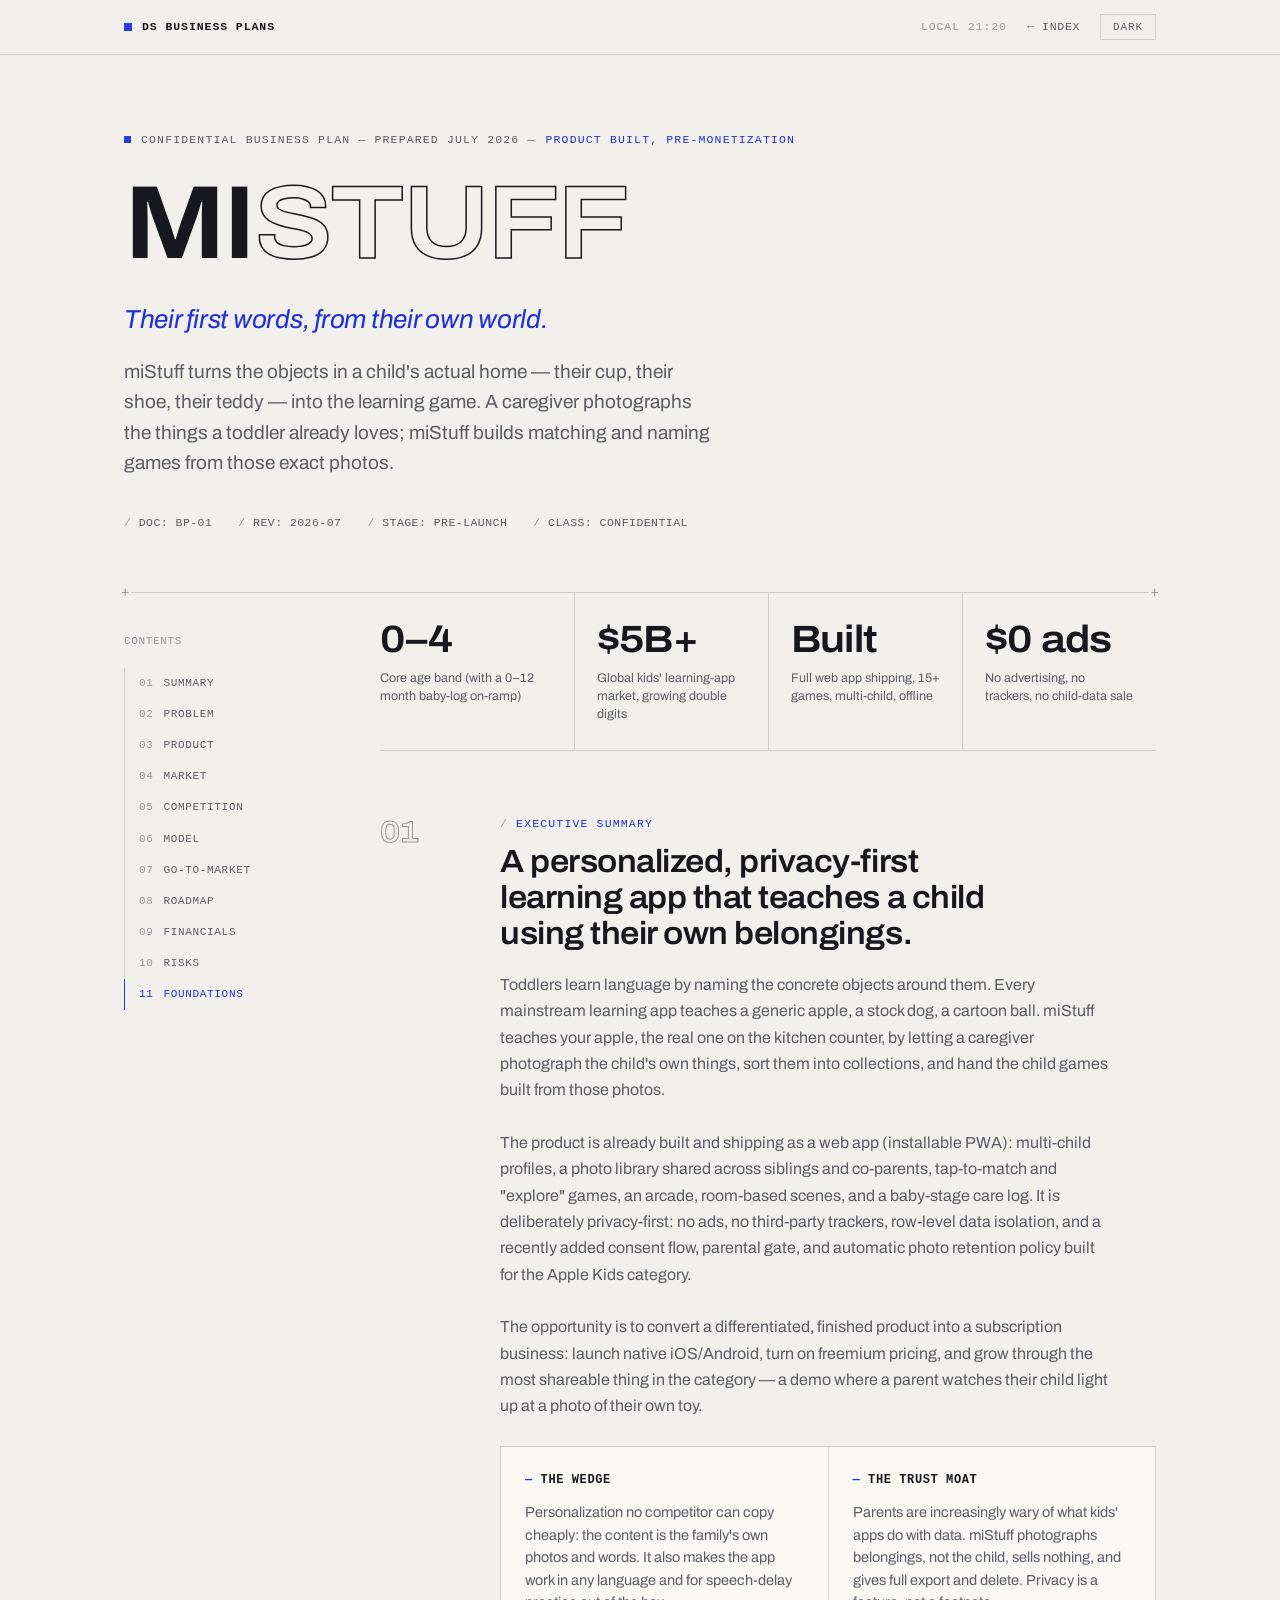
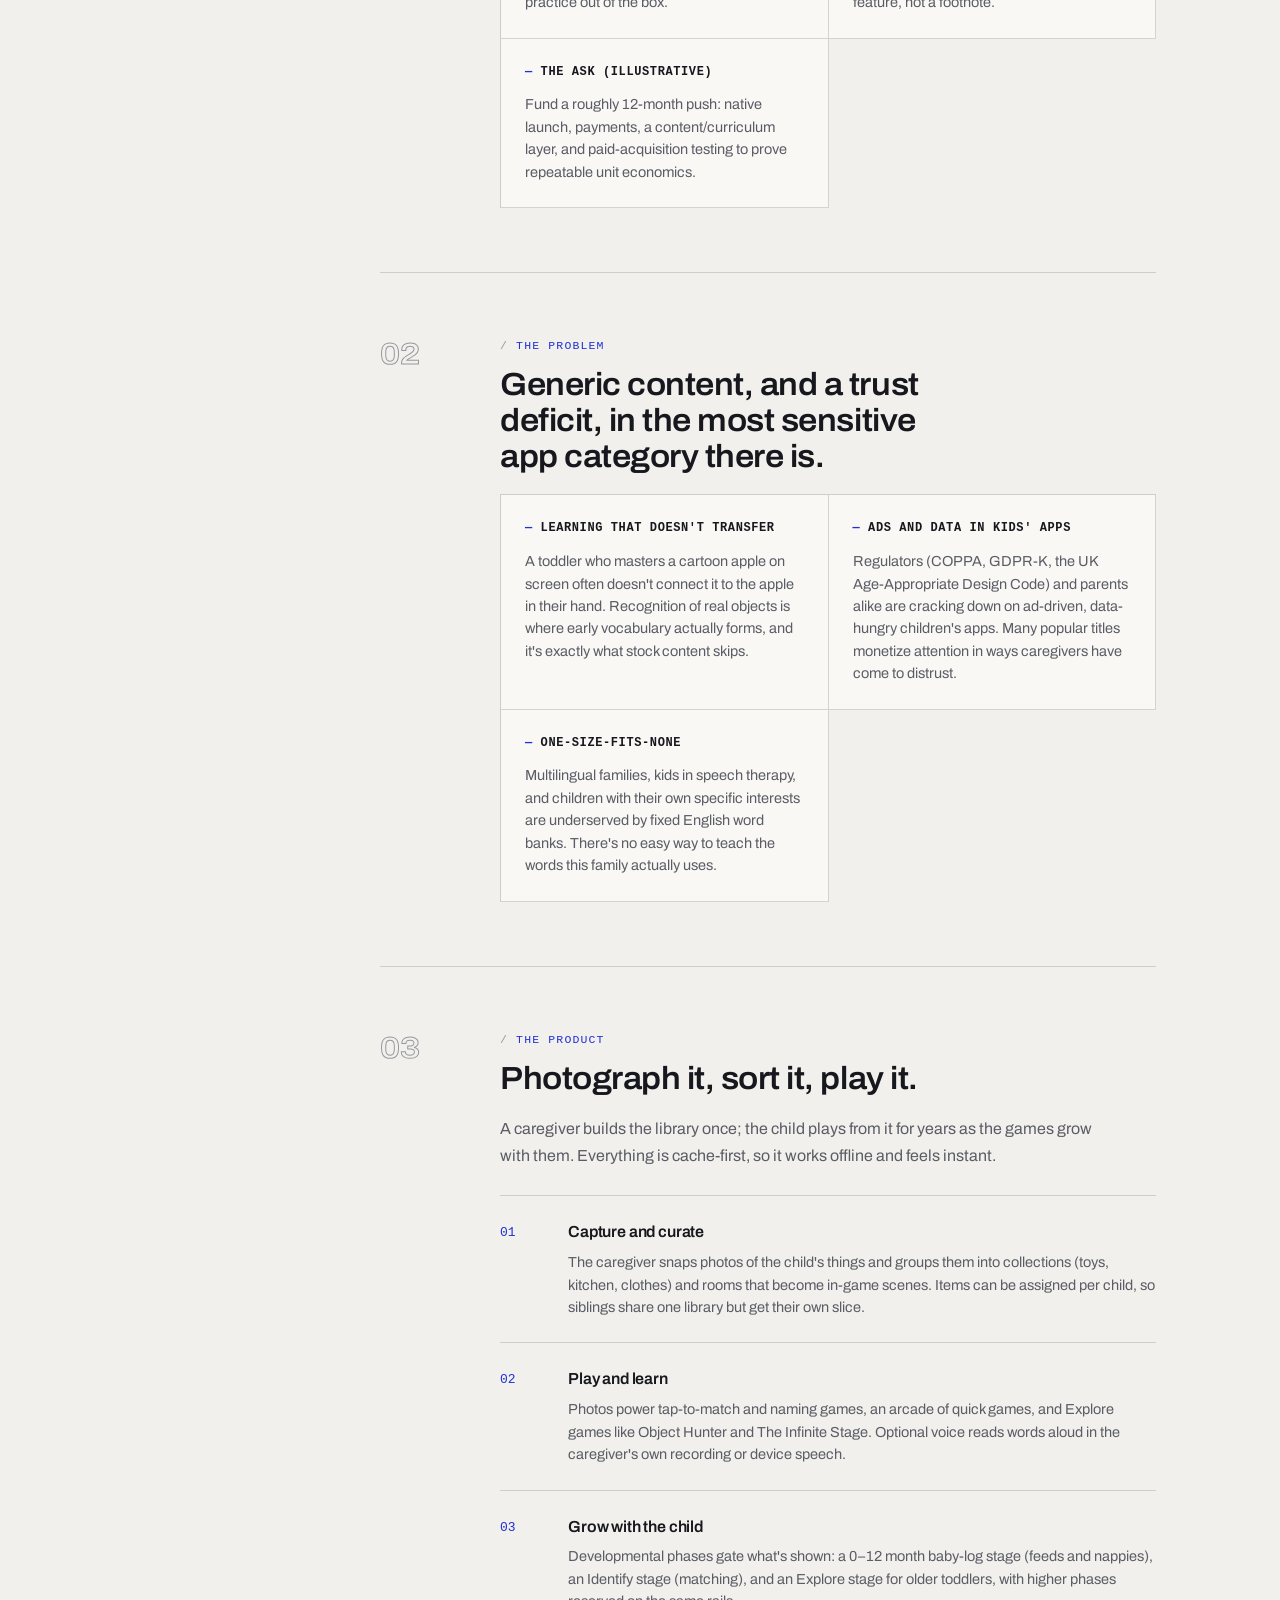
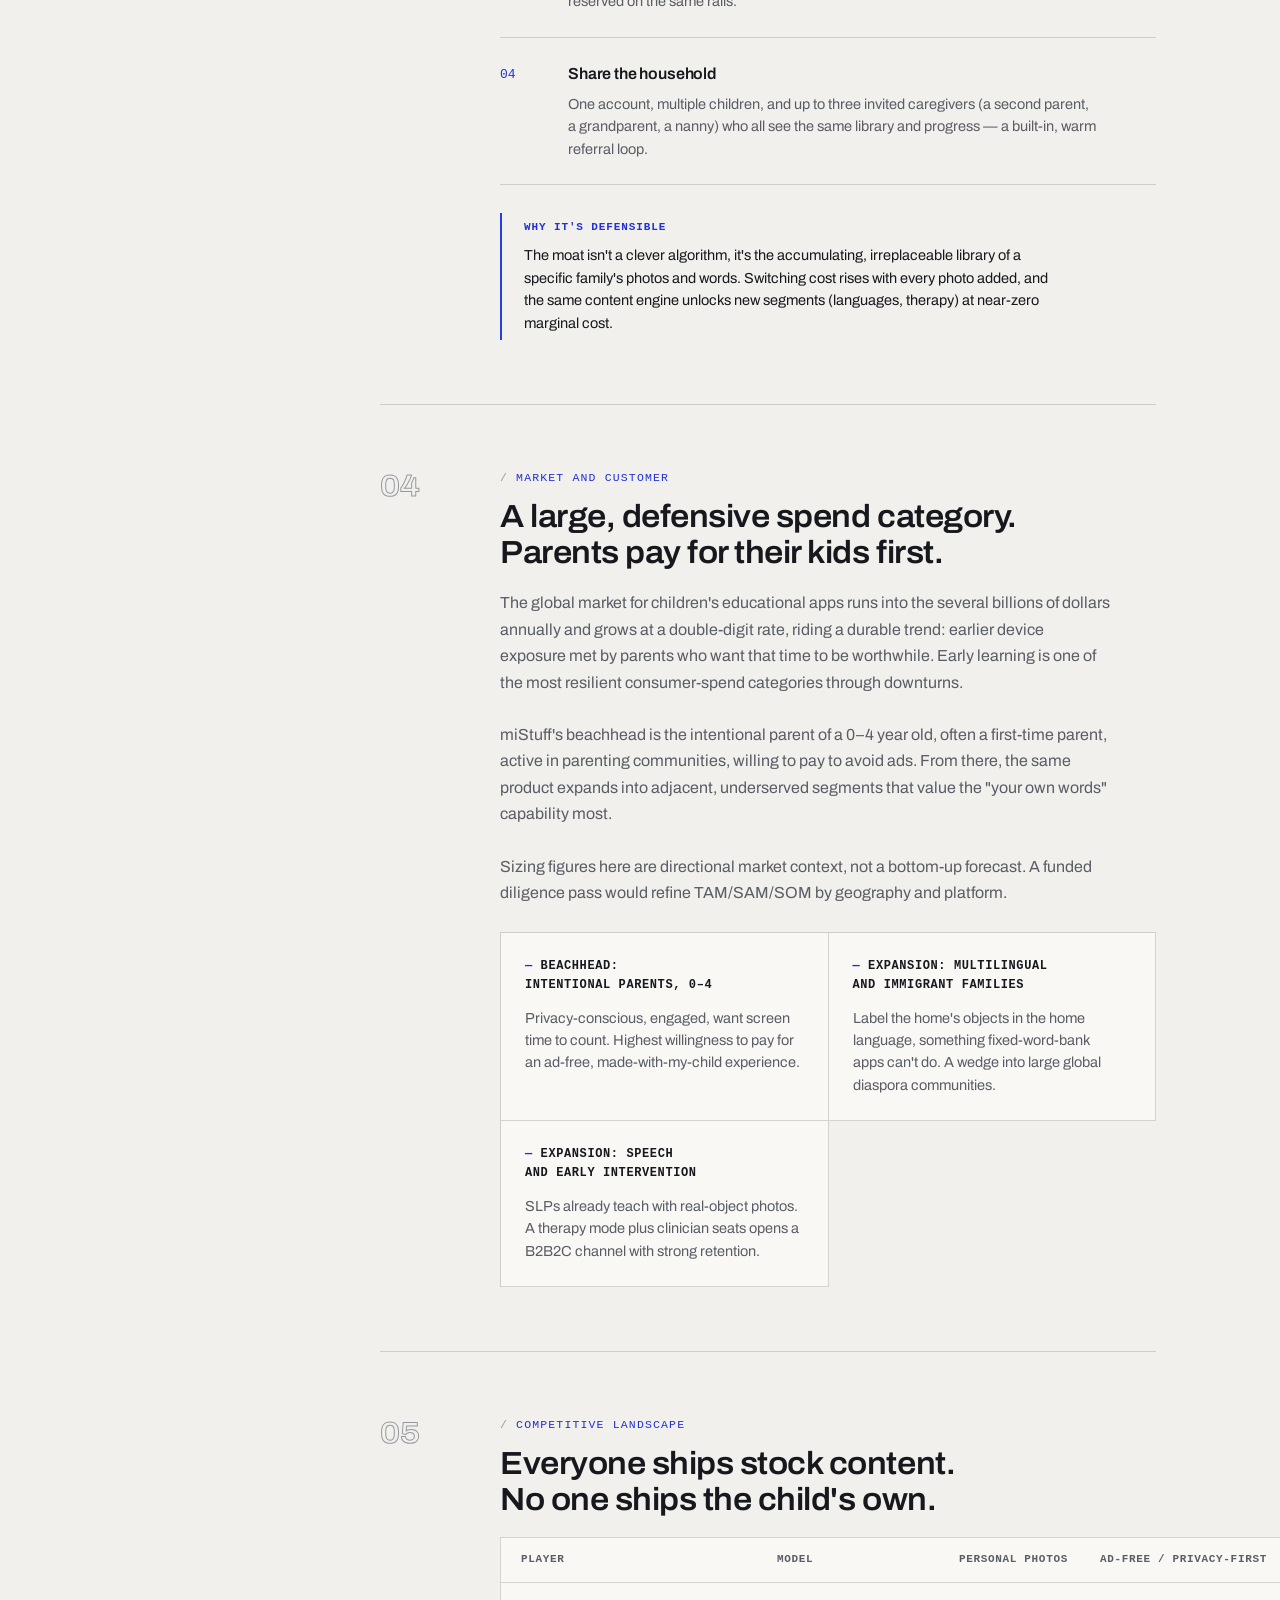
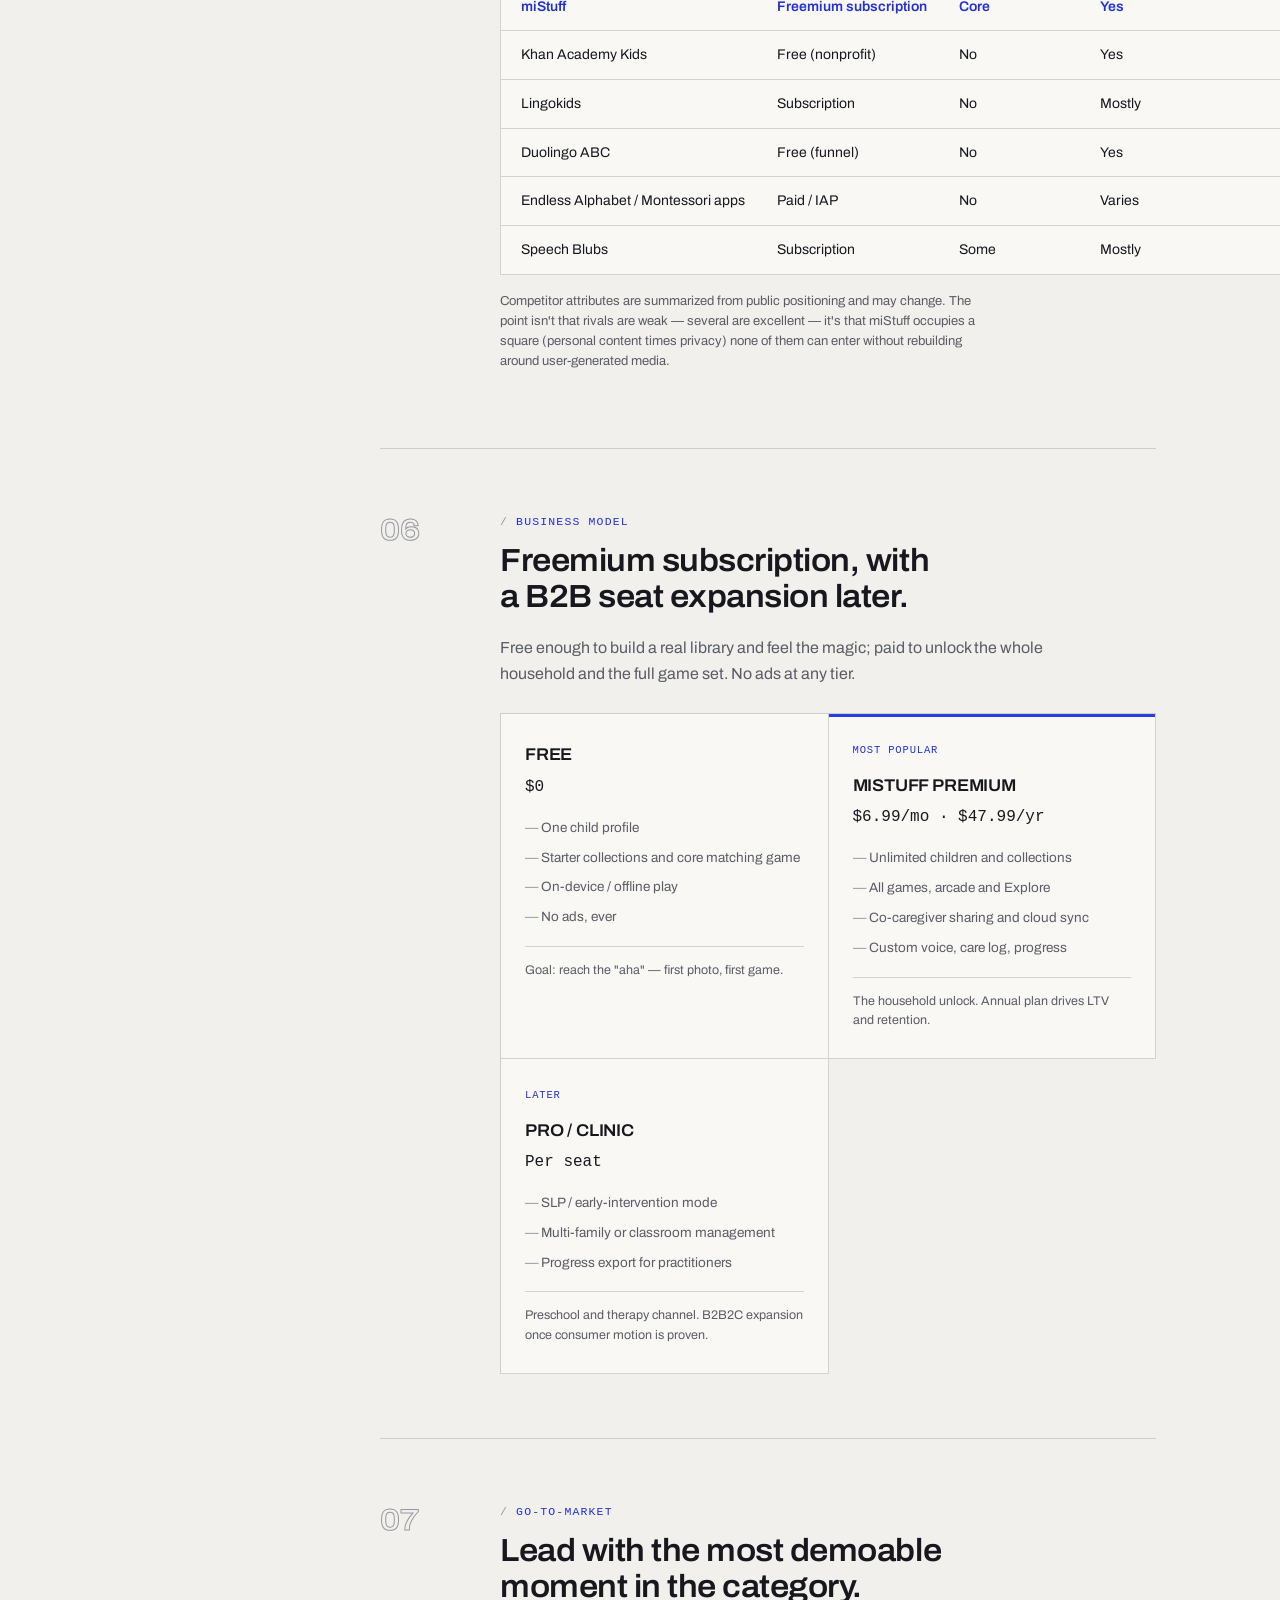
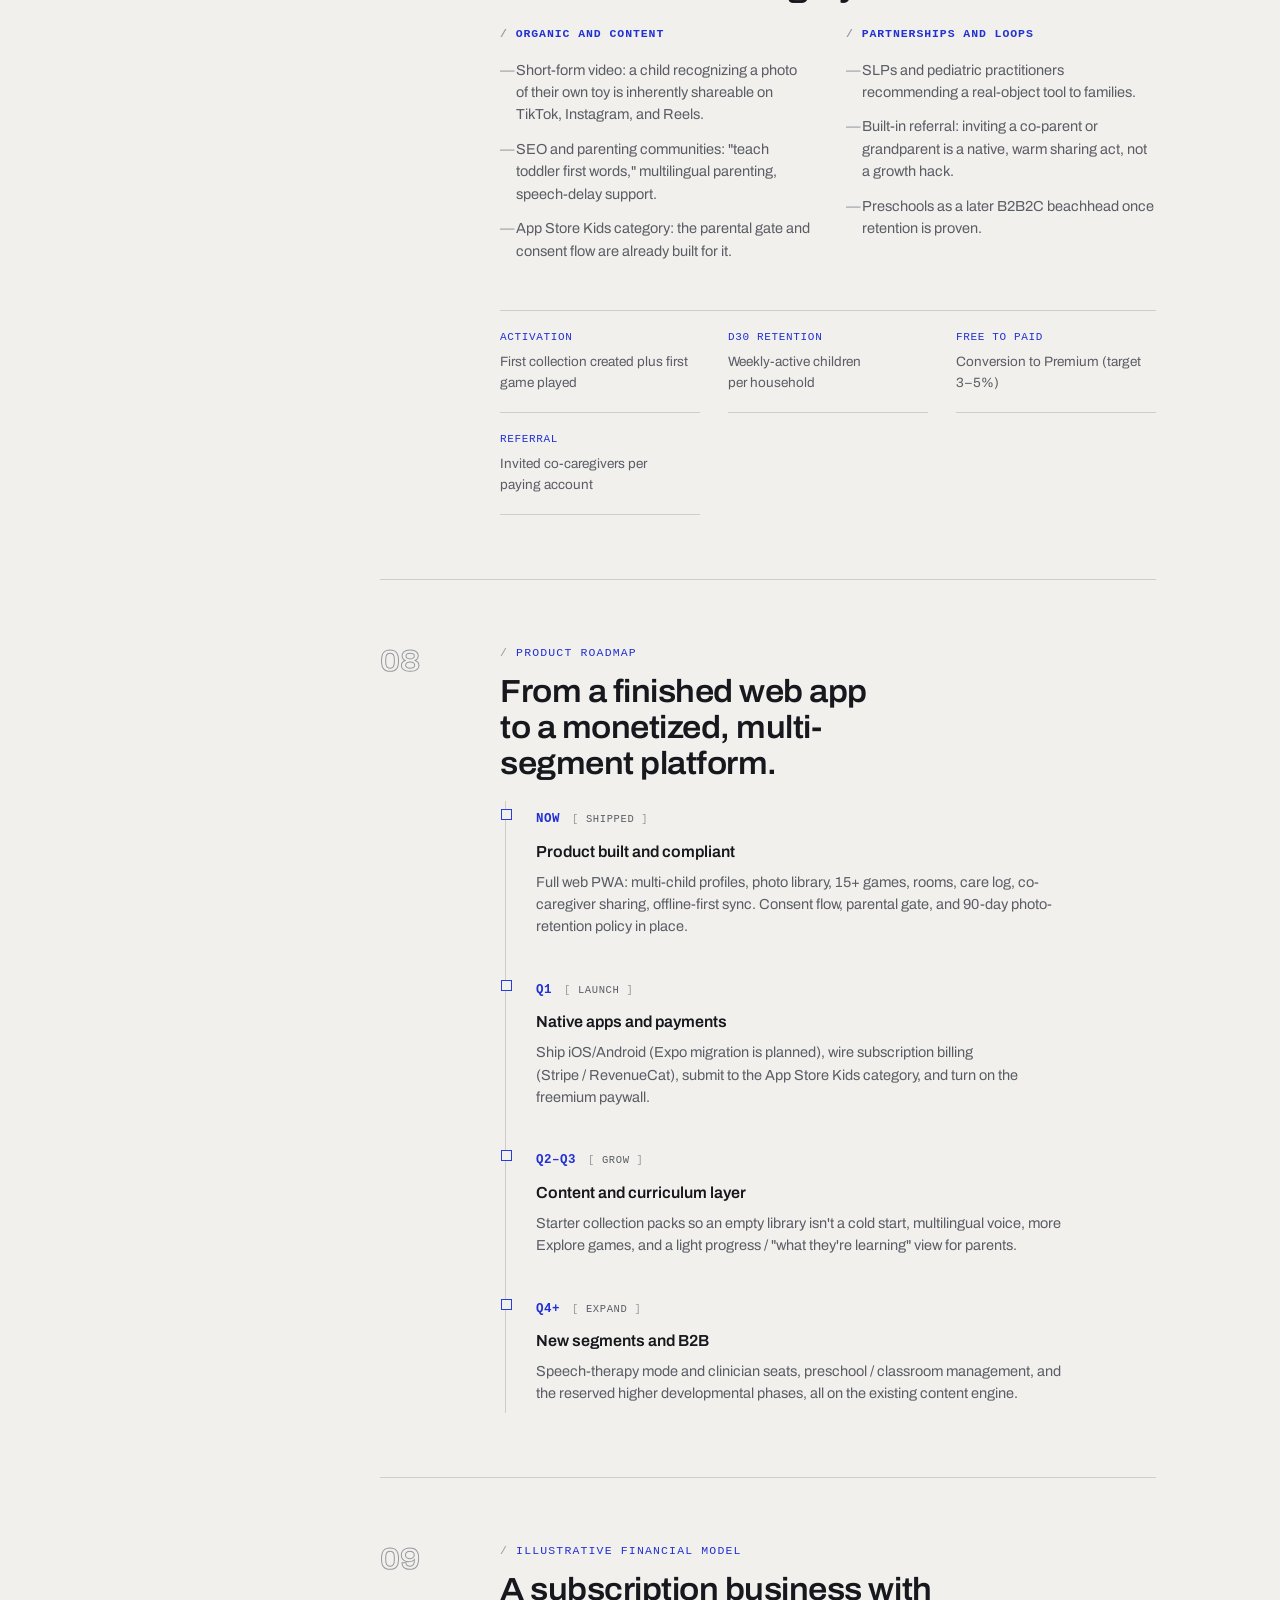
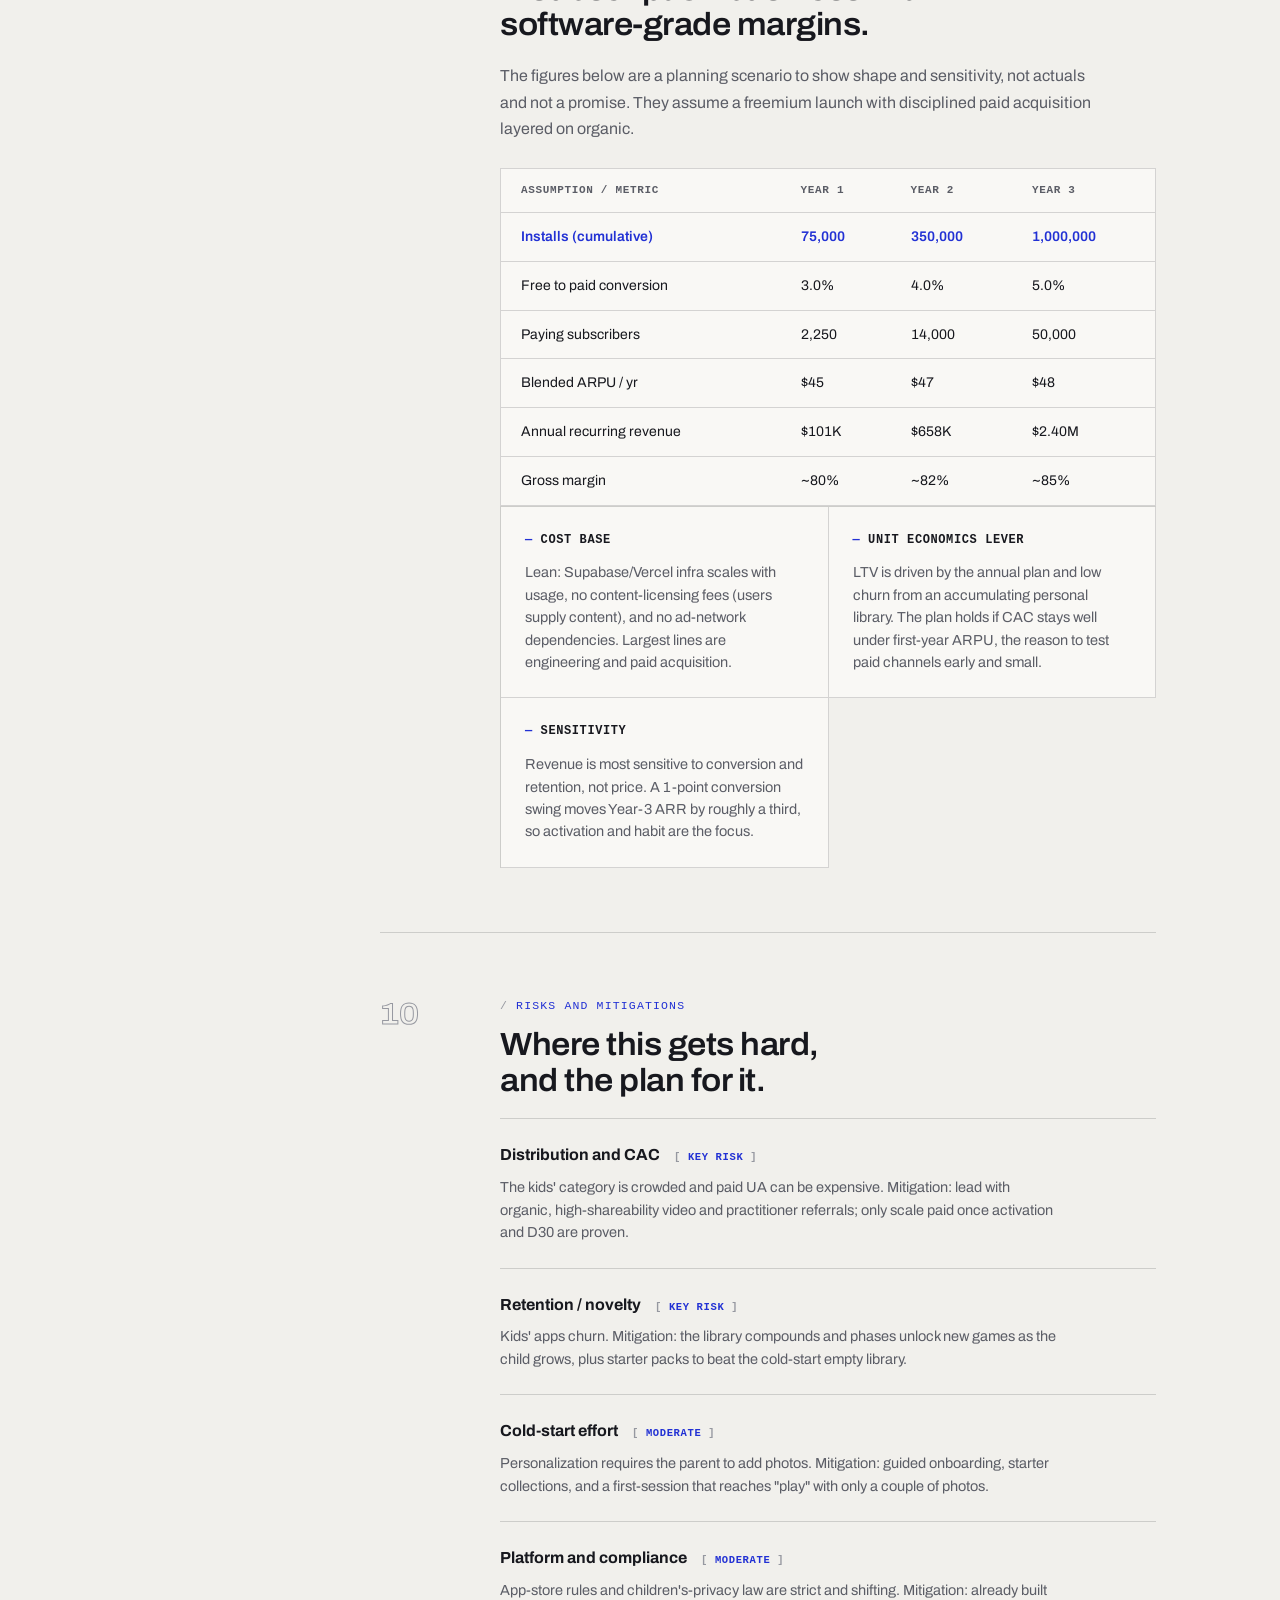
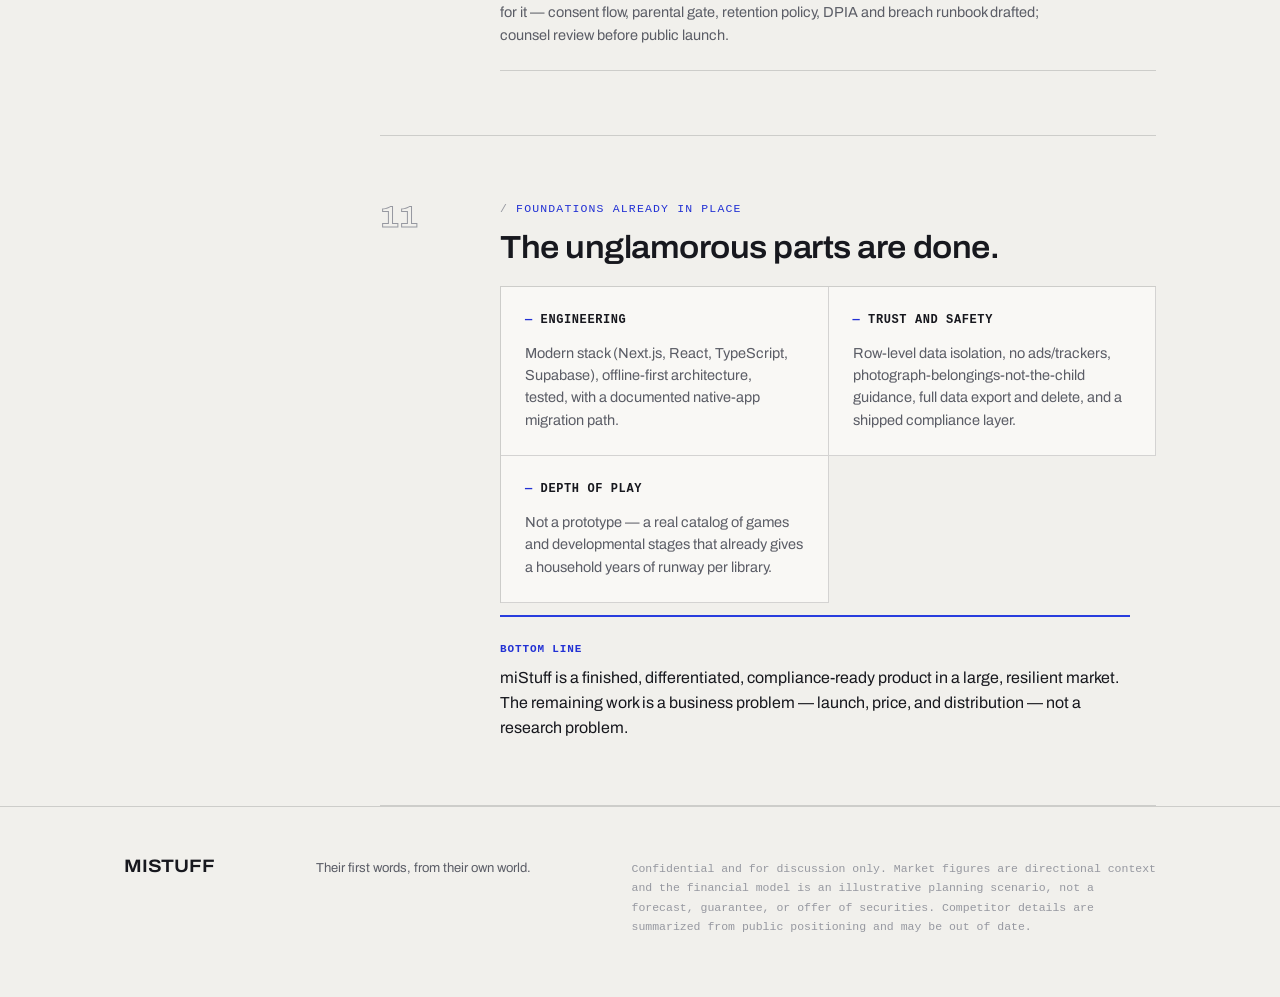
==== commit 998d888e: "Redesign site with a precision-instrument aesthetic Replace the paper-dossier look with a forward-le" ====
--- a/plans/mistuff/index.html
+++ b/plans/mistuff/index.html
@@ -5,15 +5,21 @@
 <meta name="viewport" content="width=device-width, initial-scale=1.0">
 <title>miStuff — Business Plan</title>
 <meta name="description" content="miStuff business plan: an early-learning app that teaches a child using their own belongings.">
-<link rel="icon" href="data:image/svg+xml,%3Csvg xmlns='http://www.w3.org/2000/svg' viewBox='0 0 32 32'%3E%3Crect width='32' height='32' fill='%23141311'/%3E%3Cpath d='M8 24 L8 8 L16 8 Q24 8 24 16 Q24 24 16 24 Z' fill='none' stroke='%23ff4d1f' stroke-width='2'/%3E%3C/svg%3E">
+<link rel="icon" href="data:image/svg+xml,%3Csvg xmlns='http://www.w3.org/2000/svg' viewBox='0 0 32 32'%3E%3Crect width='32' height='32' fill='%23101116'/%3E%3Cpath d='M8 24 L8 8 L16 8 Q24 8 24 16 Q24 24 16 24 Z' fill='none' stroke='%237f8bff' stroke-width='2'/%3E%3C/svg%3E">
+<link rel="preconnect" href="https://fonts.googleapis.com">
+<link rel="preconnect" href="https://fonts.gstatic.com" crossorigin>
+<link rel="stylesheet" href="https://fonts.googleapis.com/css2?family=Archivo:ital,wdth,wght@0,62..125,100..900;1,62..125,100..900&display=swap">
 <link rel="stylesheet" href="../../assets/site.css">
 </head>
 <body>
+
+<div class="progress" aria-hidden="true"></div>
 
 <header class="masthead">
   <div class="wrap">
     <a class="brand" href="../../index.html">DS Business Plans</a>
     <nav>
+      <span class="clock" data-clock aria-hidden="true"></span>
       <a class="back" href="../../index.html">← Index</a>
       <button class="theme-toggle" data-theme-toggle type="button">Dark</button>
     </nav>
@@ -22,11 +28,37 @@
 
 <div class="wrap">
   <div class="doc-header">
-    <div class="doc-id"><span class="dot"></span> Confidential business plan — prepared July 2026 — status: product built, pre-monetization</div>
-    <h1 class="title">miStuff</h1>
+    <div class="doc-id"><span class="dot"></span> Confidential business plan — prepared July 2026 — <em>product built, pre-monetization</em></div>
+    <h1 class="title">mi<span class="ghost">Stuff</span></h1>
     <p class="tagline">Their first words, from their own world.</p>
     <p class="lede">miStuff turns the objects in a child's actual home — their cup, their shoe, their teddy — into the learning game. A caregiver photographs the things a toddler already loves; miStuff builds matching and naming games from those exact photos.</p>
-  </div>
+    <div class="meta-row">
+      <span>Doc: BP-01</span>
+      <span>Rev: 2026-07</span>
+      <span>Stage: pre-launch</span>
+      <span>Class: confidential</span>
+    </div>
+  </div>
+
+  <div class="layout">
+    <nav class="rail" aria-label="Sections">
+      <div class="rail-label">Contents</div>
+      <ol>
+        <li><a href="#summary"><span class="rn">01</span> Summary</a></li>
+        <li><a href="#problem"><span class="rn">02</span> Problem</a></li>
+        <li><a href="#product"><span class="rn">03</span> Product</a></li>
+        <li><a href="#market"><span class="rn">04</span> Market</a></li>
+        <li><a href="#competition"><span class="rn">05</span> Competition</a></li>
+        <li><a href="#model"><span class="rn">06</span> Model</a></li>
+        <li><a href="#gtm"><span class="rn">07</span> Go-to-market</a></li>
+        <li><a href="#roadmap"><span class="rn">08</span> Roadmap</a></li>
+        <li><a href="#financials"><span class="rn">09</span> Financials</a></li>
+        <li><a href="#risks"><span class="rn">10</span> Risks</a></li>
+        <li><a href="#foundations"><span class="rn">11</span> Foundations</a></li>
+      </ol>
+    </nav>
+
+    <div class="doc-main">
 
   <div class="stat-strip" data-reveal>
     <div class="stat"><div class="num">0–4</div><div class="label">Core age band (with a 0–12 month baby-log on-ramp)</div></div>
@@ -37,7 +69,7 @@
 
   <div class="doc">
 
-  <section data-reveal>
+  <section id="summary" data-reveal>
     <div>
       <div class="kicker">Executive summary</div>
       <h2>A personalized, privacy-first learning app that teaches a child using their own belongings.</h2>
@@ -62,7 +94,7 @@
     </div>
   </section>
 
-  <section data-reveal>
+  <section id="problem" data-reveal>
     <div>
       <div class="kicker">The problem</div>
       <h2>Generic content, and a trust deficit, in the most sensitive app category there is.</h2>
@@ -83,7 +115,7 @@
     </div>
   </section>
 
-  <section data-reveal>
+  <section id="product" data-reveal>
     <div>
       <div class="kicker">The product</div>
       <h2>Photograph it, sort it, play it.</h2>
@@ -125,7 +157,7 @@
     </div>
   </section>
 
-  <section data-reveal>
+  <section id="market" data-reveal>
     <div>
       <div class="kicker">Market and customer</div>
       <h2>A large, defensive spend category. Parents pay for their kids first.</h2>
@@ -149,7 +181,7 @@
     </div>
   </section>
 
-  <section data-reveal>
+  <section id="competition" data-reveal>
     <div>
       <div class="kicker">Competitive landscape</div>
       <h2>Everyone ships stock content. No one ships the child's own.</h2>
@@ -172,7 +204,7 @@
     </div>
   </section>
 
-  <section data-reveal>
+  <section id="model" data-reveal>
     <div>
       <div class="kicker">Business model</div>
       <h2>Freemium subscription, with a B2B seat expansion later.</h2>
@@ -216,7 +248,7 @@
     </div>
   </section>
 
-  <section data-reveal>
+  <section id="gtm" data-reveal>
     <div>
       <div class="kicker">Go-to-market</div>
       <h2>Lead with the most demoable moment in the category.</h2>
@@ -247,7 +279,7 @@
     </div>
   </section>
 
-  <section data-reveal>
+  <section id="roadmap" data-reveal>
     <div>
       <div class="kicker">Product roadmap</div>
       <h2>From a finished web app to a monetized, multi-segment platform.</h2>
@@ -276,7 +308,7 @@
     </div>
   </section>
 
-  <section data-reveal>
+  <section id="financials" data-reveal>
     <div>
       <div class="kicker">Illustrative financial model</div>
       <h2>A subscription business with software-grade margins.</h2>
@@ -313,7 +345,7 @@
     </div>
   </section>
 
-  <section data-reveal>
+  <section id="risks" data-reveal>
     <div>
       <div class="kicker">Risks and mitigations</div>
       <h2>Where this gets hard, and the plan for it.</h2>
@@ -338,7 +370,7 @@
     </div>
   </section>
 
-  <section data-reveal>
+  <section id="foundations" data-reveal>
     <div>
       <div class="kicker">Foundations already in place</div>
       <h2>The unglamorous parts are done.</h2>
@@ -365,12 +397,17 @@
 
   </div>
 
-  <footer class="site-footer">
+    </div>
+  </div>
+</div>
+
+<footer class="site-footer">
+  <div class="wrap">
     <div class="mark">miStuff</div>
     <div class="sub">Their first words, from their own world.</div>
     <p class="fine">Confidential and for discussion only. Market figures are directional context and the financial model is an illustrative planning scenario, not a forecast, guarantee, or offer of securities. Competitor details are summarized from public positioning and may be out of date.</p>
-  </footer>
-</div>
+  </div>
+</footer>
 
 <script src="../../assets/site.js"></script>
 </body>
--- a/assets/site.css
+++ b/assets/site.css
@@ -1,248 +1,386 @@
-/* DS Business Plans — shared design system
-   A dossier/ledger aesthetic: hairlines, running numerals, monospace metadata.
-   Deliberately avoids soft pill badges, drop-shadow cards and gradient fills. */
+/* DS Business Plans — design system v3
+   "Instrument" aesthetic: bone/graphite surfaces, one ultramarine signal color,
+   width-axis grotesk display type, hairline structure, monospace telemetry.
+   No gradients-as-decoration, no drop-shadow cards, no pills, no emoji. */
 
 :root{
-  --paper:#f2f0ea;
-  --ink:#141311;
-  --muted:#6b6660;
-  --faint:#9a958a;
-  --line:#d9d5c9;
-  --surface:#ffffff;
-  --accent:#ff4d1f;
-  --accent-text:#b03010;
-  --accent-ink:#fff7f2;
-  --radius:3px;
-  --font-display:ui-serif,"Iowan Old Style","Palatino Linotype","Book Antiqua",Georgia,serif;
-  --font-body:-apple-system,BlinkMacSystemFont,"Segoe UI",Helvetica,Arial,sans-serif;
+  --bg:oklch(95.5% 0.006 95);
+  --ink:oklch(21% 0.012 275);
+  --muted:oklch(48% 0.014 275);
+  --faint:oklch(68% 0.012 275);
+  --line:color-mix(in oklab, oklch(21% 0.012 275) 16%, transparent);
+  --surface:oklch(98% 0.004 95);
+  --accent:oklch(47% 0.24 268);
+  --accent-text:oklch(44% 0.24 268);
+  --accent-contrast:oklch(97% 0.01 268);
+  --font-display:"Archivo",-apple-system,BlinkMacSystemFont,"Segoe UI",Helvetica,Arial,sans-serif;
+  --font-body:"Archivo",-apple-system,BlinkMacSystemFont,"Segoe UI",Helvetica,Arial,sans-serif;
   --font-mono:ui-monospace,"SF Mono","Cascadia Mono","Roboto Mono",Menlo,Consolas,monospace;
   color-scheme:light;
 }
 @media (prefers-color-scheme:dark){
   :root{
-    --paper:#0b0b0a; --ink:#f0eee7; --muted:#8e897d; --faint:#5c584e;
-    --line:#28251f; --surface:#131210; --accent:#ff6a3d; --accent-text:#ff6a3d; --accent-ink:#1a0d07;
+    --bg:oklch(17% 0.012 272);
+    --ink:oklch(92% 0.006 95);
+    --muted:oklch(66% 0.012 275);
+    --faint:oklch(46% 0.012 275);
+    --line:color-mix(in oklab, oklch(92% 0.006 95) 16%, transparent);
+    --surface:oklch(21% 0.012 272);
+    --accent:oklch(66% 0.19 272);
+    --accent-text:oklch(72% 0.16 272);
+    --accent-contrast:oklch(15% 0.02 272);
     color-scheme:dark;
   }
 }
 :root[data-theme="light"]{
-  --paper:#f2f0ea; --ink:#141311; --muted:#6b6660; --faint:#9a958a;
-  --line:#d9d5c9; --surface:#ffffff; --accent:#ff4d1f; --accent-text:#b03010; --accent-ink:#fff7f2;
+  --bg:oklch(95.5% 0.006 95);
+  --ink:oklch(21% 0.012 275);
+  --muted:oklch(48% 0.014 275);
+  --faint:oklch(68% 0.012 275);
+  --line:color-mix(in oklab, oklch(21% 0.012 275) 16%, transparent);
+  --surface:oklch(98% 0.004 95);
+  --accent:oklch(47% 0.24 268);
+  --accent-text:oklch(44% 0.24 268);
+  --accent-contrast:oklch(97% 0.01 268);
   color-scheme:light;
 }
 :root[data-theme="dark"]{
-  --paper:#0b0b0a; --ink:#f0eee7; --muted:#8e897d; --faint:#5c584e;
-  --line:#28251f; --surface:#131210; --accent:#ff6a3d; --accent-text:#ff6a3d; --accent-ink:#1a0d07;
+  --bg:oklch(17% 0.012 272);
+  --ink:oklch(92% 0.006 95);
+  --muted:oklch(66% 0.012 275);
+  --faint:oklch(46% 0.012 275);
+  --line:color-mix(in oklab, oklch(92% 0.006 95) 16%, transparent);
+  --surface:oklch(21% 0.012 272);
+  --accent:oklch(66% 0.19 272);
+  --accent-text:oklch(72% 0.16 272);
+  --accent-contrast:oklch(15% 0.02 272);
   color-scheme:dark;
 }
 
+@view-transition{ navigation:auto; }
+
 *{box-sizing:border-box;}
-html{-webkit-text-size-adjust:100%;}
+html{-webkit-text-size-adjust:100%;scroll-behavior:smooth;}
+@media (prefers-reduced-motion:reduce){ html{scroll-behavior:auto;} }
 body{
   margin:0;
-  background-color:var(--paper);
-  background-image:url("data:image/svg+xml,%3Csvg xmlns='http://www.w3.org/2000/svg' width='180' height='180'%3E%3Cfilter id='n'%3E%3CfeTurbulence type='fractalNoise' baseFrequency='0.85' numOctaves='2' stitchTiles='stitch'/%3E%3CfeColorMatrix type='matrix' values='0 0 0 0 0 0 0 0 0 0 0 0 0 0 0 0 0 0 0.045 0'/%3E%3C/filter%3E%3Crect width='100%25' height='100%25' filter='url(%23n)'/%3E%3C/svg%3E");
-  background-blend-mode:overlay;
+  background:var(--bg);
   color:var(--ink);
   font-family:var(--font-body);
+  font-size:15.5px;
   line-height:1.55;
   -webkit-font-smoothing:antialiased;
-}
-body::before,body::after{
-  content:"";
-  position:fixed;
-  width:22px;height:22px;
-  pointer-events:none;
-  z-index:80;
-  mix-blend-mode:difference;
-  background:
-    linear-gradient(var(--ink),var(--ink)) center/100% 1px no-repeat,
-    linear-gradient(90deg,var(--ink),var(--ink)) center/1px 100% no-repeat;
-  opacity:.35;
-}
-body::before{top:14px;left:14px;}
-body::after{bottom:14px;right:14px;}
-@media (max-width:640px){ body::before,body::after{display:none;} }
-
+  text-rendering:optimizeLegibility;
+}
 a{color:inherit;}
-::selection{background:var(--accent);color:var(--accent-ink);}
-
-.wrap{max-width:960px;margin:0 auto;padding:0 24px;}
+::selection{background:var(--accent);color:var(--accent-contrast);}
+:focus-visible{outline:2px solid var(--accent);outline-offset:3px;}
+h1,h2,h3{text-wrap:balance;}
+p{text-wrap:pretty;}
+
+.wrap{max-width:1080px;margin:0 auto;padding:0 24px;}
+
+/* ---------- scroll progress (CSS scroll-driven, cosmetic) ---------- */
+.progress{
+  position:fixed;top:0;left:0;right:0;height:2px;z-index:100;
+  background:var(--accent);
+  transform-origin:0 50%;
+  transform:scaleX(0);
+}
+@supports (animation-timeline: scroll()){
+  .progress{
+    animation:progress-grow linear both;
+    animation-timeline:scroll(root);
+  }
+  @keyframes progress-grow{ from{transform:scaleX(0);} to{transform:scaleX(1);} }
+}
 
 /* ---------- masthead ---------- */
 .masthead{
+  position:sticky;top:0;z-index:90;
+  background:var(--bg);
   border-bottom:1px solid var(--line);
 }
 .masthead .wrap{
   display:flex;align-items:center;justify-content:space-between;gap:16px;
-  padding-top:20px;padding-bottom:20px;
-  font-family:var(--font-mono);font-size:12px;letter-spacing:.06em;text-transform:uppercase;
+  padding-top:14px;padding-bottom:14px;
+  font-family:var(--font-mono);font-size:11.5px;letter-spacing:.08em;text-transform:uppercase;
   color:var(--muted);
 }
-.masthead .brand{color:var(--ink);text-decoration:none;font-weight:600;}
+.masthead .brand{
+  color:var(--ink);text-decoration:none;font-weight:600;
+  display:inline-flex;align-items:center;gap:10px;
+}
+.masthead .brand::before{
+  content:"";width:8px;height:8px;background:var(--accent);
+  display:inline-block;
+}
 .masthead .brand:hover{color:var(--accent-text);}
-.masthead nav{display:flex;align-items:center;gap:18px;}
+.masthead nav{display:flex;align-items:center;gap:20px;}
 .masthead nav a{text-decoration:none;color:var(--muted);}
 .masthead nav a:hover{color:var(--accent-text);}
+.masthead .clock{color:var(--faint);font-variant-numeric:tabular-nums;}
+@media (max-width:560px){ .masthead .clock{display:none;} }
 
 .theme-toggle{
   font-family:var(--font-mono);font-size:11px;letter-spacing:.08em;text-transform:uppercase;
   background:none;border:1px solid var(--line);color:var(--muted);
-  padding:6px 10px;border-radius:var(--radius);cursor:pointer;
-}
-.theme-toggle:hover{border-color:var(--accent-text);color:var(--accent-text);}
+  padding:6px 12px;border-radius:0;cursor:pointer;
+}
+.theme-toggle:hover{border-color:var(--accent);color:var(--accent-text);}
 
 /* ---------- doc header / hero ---------- */
-.doc-header{padding:64px 0 56px;border-bottom:1px solid var(--line);}
+.doc-header{
+  position:relative;
+  padding:76px 0 60px;
+  border-bottom:1px solid var(--line);
+}
+.doc-header::before,.doc-header::after{
+  content:"+";
+  position:absolute;bottom:-0.72em;
+  font-family:var(--font-mono);font-size:14px;line-height:1;
+  color:var(--faint);
+  background:var(--bg);
+  padding:2px;
+}
+.doc-header::before{left:-5px;}
+.doc-header::after{right:-5px;}
+
 .doc-id{
-  font-family:var(--font-mono);font-size:12px;letter-spacing:.08em;text-transform:uppercase;
-  color:var(--accent-text);margin-bottom:18px;display:flex;gap:10px;align-items:center;flex-wrap:wrap;
-}
-.doc-id .dot{width:6px;height:6px;background:var(--accent);border-radius:50%;display:inline-block;}
+  font-family:var(--font-mono);font-size:11.5px;letter-spacing:.1em;text-transform:uppercase;
+  color:var(--muted);margin-bottom:26px;
+  display:flex;gap:10px;align-items:center;flex-wrap:wrap;
+}
+.doc-id .dot{
+  width:7px;height:7px;background:var(--accent);display:inline-block;
+}
+@media (prefers-reduced-motion:no-preference){
+  .doc-id .dot{animation:pulse 2.4s ease-in-out infinite;}
+  @keyframes pulse{ 0%,100%{opacity:1;} 50%{opacity:.25;} }
+}
+.doc-id em{font-style:normal;color:var(--accent-text);}
+
 h1.title{
   font-family:var(--font-display);
-  font-weight:500;
-  font-size:clamp(38px,7vw,74px);
-  line-height:.98;
-  letter-spacing:-0.02em;
-  margin:0 0 18px;
-  max-width:16ch;
-}
-h1.title em{font-style:italic;color:var(--accent-text);}
+  font-weight:640;
+  font-stretch:112%;
+  font-size:clamp(44px,8.5vw,104px);
+  line-height:.94;
+  letter-spacing:-0.025em;
+  text-transform:uppercase;
+  margin:0 0 26px;
+  max-width:14ch;
+}
+h1.title .ghost{
+  color:transparent;
+  -webkit-text-stroke:1.5px var(--ink);
+}
+h1.title .signal{color:var(--accent-text);}
 .lede{
-  font-size:clamp(16px,2vw,19px);color:var(--muted);max-width:56ch;margin:0;
+  font-size:clamp(16px,2vw,19px);color:var(--muted);max-width:54ch;margin:0;
+  line-height:1.6;
 }
 .tagline{
-  font-family:var(--font-display);font-style:italic;font-weight:400;
-  font-size:clamp(19px,2.6vw,25px);margin:20px 0 16px;color:var(--ink);
+  font-family:var(--font-display);font-style:italic;font-weight:420;
+  font-stretch:100%;text-transform:none;
+  font-size:clamp(19px,2.6vw,26px);margin:0 0 18px;color:var(--accent-text);
+  letter-spacing:-0.01em;
 }
 .meta-row{
-  display:flex;flex-wrap:wrap;gap:8px 22px;margin-top:28px;
-  font-family:var(--font-mono);font-size:12px;color:var(--muted);letter-spacing:.02em;
+  display:flex;flex-wrap:wrap;gap:8px 26px;margin-top:36px;
+  font-family:var(--font-mono);font-size:11.5px;color:var(--muted);letter-spacing:.04em;
+  text-transform:uppercase;
 }
 .meta-row span{white-space:nowrap;}
+.meta-row span::before{content:"/ ";color:var(--faint);}
 
 /* ---------- index list (homepage) ---------- */
-.index-list{border-top:1px solid var(--line);}
+.index-list{counter-reset:plan;}
 a.index-row{
-  display:grid;grid-template-columns:52px 1fr auto;gap:20px;align-items:start;
-  padding:32px 0;border-bottom:1px solid var(--line);
+  counter-increment:plan;
+  display:grid;grid-template-columns:minmax(72px,110px) 1fr auto;gap:24px;align-items:start;
+  padding:40px 0;border-bottom:1px solid var(--line);
   text-decoration:none;color:var(--ink);
-  transition:background-color .15s ease, padding-left .15s ease;
-}
-a.index-row:hover{background:var(--surface);padding-left:8px;}
+  transition:background-color .18s ease,color .18s ease;
+}
 a.index-row .n{
-  font-family:var(--font-mono);color:var(--faint);font-size:14px;padding-top:6px;
+  font-family:var(--font-display);font-stretch:112%;font-weight:640;
+  font-size:clamp(28px,4.5vw,52px);line-height:1;
+  color:transparent;-webkit-text-stroke:1px var(--faint);
+  transition:color .18s ease,-webkit-text-stroke-color .18s ease;
 }
 a.index-row h2{
-  font-family:var(--font-display);font-weight:500;font-size:clamp(22px,3vw,30px);
-  margin:0 0 8px;letter-spacing:-0.01em;
+  font-family:var(--font-display);font-weight:600;font-stretch:108%;
+  font-size:clamp(24px,3.4vw,36px);text-transform:uppercase;
+  margin:0 0 10px;letter-spacing:-0.015em;line-height:1;
 }
 a.index-row .status{
-  font-family:var(--font-mono);font-size:11px;letter-spacing:.06em;text-transform:uppercase;
-  color:var(--accent-text);margin-bottom:10px;display:block;
-}
-a.index-row p{margin:0;color:var(--muted);font-size:15px;max-width:60ch;}
+  font-family:var(--font-mono);font-size:11px;letter-spacing:.08em;text-transform:uppercase;
+  color:var(--accent-text);margin-bottom:12px;display:block;
+}
+a.index-row p{margin:0;color:var(--muted);font-size:15px;max-width:58ch;}
 a.index-row .arrow{
-  font-family:var(--font-mono);color:var(--muted);font-size:20px;padding-top:6px;
-  transition:transform .15s ease;
-}
-a.index-row:hover .arrow{transform:translateX(4px);color:var(--accent-text);}
+  font-family:var(--font-mono);color:var(--faint);font-size:20px;padding-top:4px;
+  transition:transform .18s ease,color .18s ease;
+}
+a.index-row:hover,a.index-row:focus-visible{
+  background:var(--accent);color:var(--accent-contrast);
+}
+a.index-row:hover .n,a.index-row:focus-visible .n{
+  color:var(--accent-contrast);-webkit-text-stroke-color:var(--accent-contrast);
+}
+a.index-row:hover .status,a.index-row:hover p,
+a.index-row:focus-visible .status,a.index-row:focus-visible p{color:var(--accent-contrast);}
+a.index-row:hover .arrow,a.index-row:focus-visible .arrow{
+  transform:translateX(6px);color:var(--accent-contrast);
+}
+@media (max-width:640px){
+  a.index-row{grid-template-columns:1fr auto;}
+  a.index-row .n{grid-column:1 / -1;font-size:24px;}
+}
 
 /* ---------- back link ---------- */
 a.back{
-  font-family:var(--font-mono);font-size:12px;letter-spacing:.05em;text-transform:uppercase;
+  font-family:var(--font-mono);font-size:11.5px;letter-spacing:.06em;text-transform:uppercase;
   color:var(--muted);text-decoration:none;display:inline-flex;gap:8px;align-items:center;
 }
 a.back:hover{color:var(--accent-text);}
+
+/* ---------- plan page layout: rail + document ---------- */
+.layout{display:grid;grid-template-columns:minmax(0,1fr);gap:0;}
+.doc-main{min-width:0;}
+.rail{display:none;}
+@media (min-width:1080px){
+  .layout{grid-template-columns:200px minmax(0,1fr);gap:56px;align-items:start;}
+  .rail{
+    display:block;
+    position:sticky;top:76px;
+    padding:40px 0;
+    font-family:var(--font-mono);font-size:11px;letter-spacing:.06em;text-transform:uppercase;
+  }
+  .rail .rail-label{color:var(--faint);margin-bottom:18px;}
+  .rail ol{list-style:none;margin:0;padding:0;}
+  .rail li{margin:0;}
+  .rail a{
+    display:flex;gap:10px;align-items:baseline;
+    padding:7px 0;text-decoration:none;color:var(--muted);
+    border-left:1px solid var(--line);padding-left:14px;
+  }
+  .rail a .rn{color:var(--faint);font-variant-numeric:tabular-nums;}
+  .rail a:hover{color:var(--ink);}
+  .rail a[aria-current="true"]{
+    color:var(--accent-text);border-left-color:var(--accent);
+  }
+  .rail a[aria-current="true"] .rn{color:var(--accent-text);}
+}
 
 /* ---------- stat strip ---------- */
 .stat-strip{
-  display:grid;grid-template-columns:repeat(auto-fit,minmax(160px,1fr));
-  border-top:1px solid var(--line);border-bottom:1px solid var(--line);
+  display:grid;grid-template-columns:repeat(auto-fit,minmax(180px,1fr));
+  border-bottom:1px solid var(--line);
   margin:0;
 }
 .stat-strip .stat{
-  padding:24px 20px;border-left:1px solid var(--line);
-}
-.stat-strip .stat:first-child{border-left:none;}
-.stat .num{font-family:var(--font-display);font-size:26px;color:var(--accent-text);}
-.stat .label{font-size:12.5px;color:var(--muted);margin-top:8px;line-height:1.4;}
+  padding:28px 22px 26px;border-left:1px solid var(--line);
+}
+.stat-strip .stat:first-child{border-left:none;padding-left:0;}
+.stat .num{
+  font-family:var(--font-display);font-stretch:112%;font-weight:640;
+  font-size:clamp(26px,3vw,38px);line-height:1;letter-spacing:-0.02em;
+  color:var(--ink);
+}
+.stat .label{
+  font-size:12.5px;color:var(--muted);margin-top:10px;line-height:1.45;
+}
+@media (max-width:640px){
+  .stat-strip{grid-template-columns:1fr 1fr;}
+  .stat-strip .stat{border-left:none;padding-left:0;border-top:1px solid var(--line);}
+  .stat-strip .stat:nth-child(-n+2){border-top:none;}
+}
 
 /* ---------- numbered sections ---------- */
 .doc{counter-reset:sec;}
 .doc > section{
   counter-increment:sec;
-  display:grid;grid-template-columns:64px 1fr;gap:28px;
-  padding:56px 0;border-bottom:1px solid var(--line);
+  display:grid;grid-template-columns:88px 1fr;gap:32px;
+  padding:64px 0;border-bottom:1px solid var(--line);
+  scroll-margin-top:76px;
 }
 .doc > section::before{
   content:counter(sec,decimal-leading-zero);
-  font-family:var(--font-mono);font-size:13px;color:var(--faint);
-  padding-top:6px;
+  font-family:var(--font-display);font-stretch:112%;font-weight:640;
+  font-size:30px;line-height:1;
+  color:transparent;-webkit-text-stroke:1px var(--faint);
+  padding-top:2px;
 }
 @media (max-width:680px){
-  .doc > section{grid-template-columns:1fr;gap:12px;}
-  .doc > section::before{padding-top:0;}
+  .doc > section{grid-template-columns:1fr;gap:14px;padding:48px 0;}
+  .doc > section::before{font-size:22px;padding-top:0;}
 }
 .kicker{
-  font-family:var(--font-mono);font-size:12px;letter-spacing:.08em;text-transform:uppercase;
-  color:var(--accent-text);margin-bottom:10px;
-}
-section > h2{
-  font-family:var(--font-display);font-weight:500;
-  font-size:clamp(23px,3.2vw,32px);margin:0 0 18px;letter-spacing:-0.01em;max-width:22ch;
-}
-section > p.intro{color:var(--muted);font-size:16px;max-width:70ch;margin-bottom:26px;}
-
-/* ---------- plain hairline grid (replaces shadow cards) ---------- */
+  font-family:var(--font-mono);font-size:11.5px;letter-spacing:.1em;text-transform:uppercase;
+  color:var(--accent-text);margin-bottom:12px;
+}
+.kicker::before{content:"/ ";color:var(--faint);}
+section > div > h2, section > h2{
+  font-family:var(--font-display);font-weight:600;font-stretch:106%;
+  font-size:clamp(23px,3vw,32px);margin:0 0 20px;
+  letter-spacing:-0.015em;line-height:1.12;max-width:26ch;
+}
+section p.intro{color:var(--muted);font-size:16px;max-width:68ch;margin-bottom:26px;line-height:1.65;}
+
+/* ---------- hairline grid cells ---------- */
 .grid-plain{
   display:grid;grid-template-columns:repeat(auto-fit,minmax(230px,1fr));
   border-top:1px solid var(--line);border-left:1px solid var(--line);
 }
 .grid-plain .cell{
   border-right:1px solid var(--line);border-bottom:1px solid var(--line);
-  padding:22px 24px;
+  padding:24px;background:var(--surface);
 }
 .grid-plain .cell h3{
-  font-family:var(--font-mono);font-size:12.5px;letter-spacing:.03em;text-transform:uppercase;
-  color:var(--ink);margin:0 0 10px;
-}
+  font-family:var(--font-mono);font-size:12px;letter-spacing:.05em;text-transform:uppercase;
+  color:var(--ink);margin:0 0 12px;
+}
+.grid-plain .cell h3::before{content:"— ";color:var(--accent-text);}
 .grid-plain .cell p{margin:0;color:var(--muted);font-size:14.5px;}
 
-/* ---------- numbered steps / timeline ---------- */
+/* ---------- numbered steps ---------- */
 .steps{border-top:1px solid var(--line);}
 .step{
-  display:grid;grid-template-columns:40px 1fr;gap:18px;
-  padding:22px 0;border-bottom:1px solid var(--line);
+  display:grid;grid-template-columns:48px 1fr;gap:20px;
+  padding:24px 0;border-bottom:1px solid var(--line);
 }
 .step .n{
-  font-family:var(--font-mono);font-size:13px;color:var(--accent-text);padding-top:2px;
-}
-.step h3{margin:0 0 6px;font-size:16px;font-weight:600;}
+  font-family:var(--font-mono);font-size:13px;color:var(--accent-text);padding-top:3px;
+  font-variant-numeric:tabular-nums;
+}
+.step h3{margin:0 0 6px;font-size:16px;font-weight:600;letter-spacing:-0.01em;}
 .step p{margin:0;color:var(--muted);font-size:14.5px;}
 
 .callout{
   border-left:2px solid var(--accent);
-  padding:4px 0 4px 20px;
-  font-size:14.5px;color:var(--ink);margin-top:24px;
+  padding:6px 0 6px 22px;
+  font-size:14.5px;color:var(--ink);margin-top:28px;max-width:70ch;
 }
 .callout strong{
-  font-family:var(--font-mono);font-size:11px;letter-spacing:.05em;text-transform:uppercase;
-  color:var(--accent-text);display:block;margin-bottom:6px;
+  font-family:var(--font-mono);font-size:11px;letter-spacing:.08em;text-transform:uppercase;
+  color:var(--accent-text);display:block;margin-bottom:8px;
 }
 
 /* ---------- tables ---------- */
-.table-scroll{overflow-x:auto;border:1px solid var(--line);}
-table{width:100%;border-collapse:collapse;font-size:14px;background:var(--surface);}
+.table-scroll{overflow-x:auto;border:1px solid var(--line);background:var(--surface);}
+table{width:100%;border-collapse:collapse;font-size:14px;}
 th,td{padding:13px 16px;text-align:left;border-bottom:1px solid var(--line);white-space:nowrap;}
 th{
-  font-family:var(--font-mono);font-size:11px;letter-spacing:.05em;text-transform:uppercase;
-  font-weight:600;color:var(--muted);border-bottom:1px solid var(--line);
-}
+  font-family:var(--font-mono);font-size:11px;letter-spacing:.06em;text-transform:uppercase;
+  font-weight:600;color:var(--muted);
+}
+tbody tr:first-child td{color:var(--accent-text);font-weight:600;}
 tr:last-child td{border-bottom:none;}
 td:first-child,th:first-child{padding-left:20px;}
-.note{font-size:13px;color:var(--muted);margin-top:16px;}
+td{font-variant-numeric:tabular-nums;}
+.note{font-size:13px;color:var(--muted);margin-top:16px;max-width:70ch;}
 
 /* ---------- pricing ---------- */
 .pricing-grid{
@@ -251,89 +389,107 @@
 }
 .price-card{
   border-right:1px solid var(--line);border-bottom:1px solid var(--line);
-  padding:26px 24px;position:relative;
-}
-.price-card.featured{box-shadow:inset 0 2px 0 0 var(--accent);}
+  padding:28px 24px;position:relative;background:var(--surface);
+}
+.price-card.featured{box-shadow:inset 0 3px 0 0 var(--accent);}
 .price-card .tag{
-  font-family:var(--font-mono);font-size:10.5px;letter-spacing:.06em;text-transform:uppercase;
-  color:var(--accent-text);margin-bottom:12px;display:block;
-}
-.price-card h3{margin:0 0 4px;font-size:17px;font-family:var(--font-display);font-weight:500;}
-.price-card .price{font-family:var(--font-mono);font-size:18px;margin-bottom:16px;color:var(--ink);}
-.price-card ul{margin:0 0 16px;padding-left:0;list-style:none;color:var(--muted);font-size:13.5px;}
-.price-card ul li{margin-bottom:8px;padding-left:16px;position:relative;}
+  font-family:var(--font-mono);font-size:10.5px;letter-spacing:.08em;text-transform:uppercase;
+  color:var(--accent-text);margin-bottom:14px;display:block;
+}
+.price-card h3{
+  margin:0 0 6px;font-size:17px;font-family:var(--font-display);font-weight:600;
+  font-stretch:106%;text-transform:uppercase;letter-spacing:-0.01em;
+}
+.price-card .price{
+  font-family:var(--font-mono);font-size:16px;margin-bottom:18px;color:var(--ink);
+  font-variant-numeric:tabular-nums;
+}
+.price-card ul{margin:0 0 18px;padding-left:0;list-style:none;color:var(--muted);font-size:13.5px;}
+.price-card ul li{margin-bottom:9px;padding-left:16px;position:relative;}
 .price-card ul li::before{content:"—";position:absolute;left:0;color:var(--faint);}
-.price-card .goal{font-size:12.5px;color:var(--muted);border-top:1px solid var(--line);padding-top:12px;}
+.price-card .goal{font-size:12.5px;color:var(--muted);border-top:1px solid var(--line);padding-top:14px;}
 
 /* ---------- go-to-market columns ---------- */
-.gtm-cols{display:grid;grid-template-columns:repeat(auto-fit,minmax(260px,1fr));gap:32px;}
+.gtm-cols{display:grid;grid-template-columns:repeat(auto-fit,minmax(260px,1fr));gap:36px;}
 .gtm-cols h3{
-  font-family:var(--font-mono);font-size:12px;letter-spacing:.05em;text-transform:uppercase;
-  margin:0 0 14px;color:var(--accent-text);
-}
+  font-family:var(--font-mono);font-size:11.5px;letter-spacing:.08em;text-transform:uppercase;
+  margin:0 0 16px;color:var(--accent-text);
+}
+.gtm-cols h3::before{content:"/ ";color:var(--faint);}
 .gtm-cols ul{margin:0;padding-left:0;list-style:none;color:var(--muted);font-size:14.5px;}
 .gtm-cols ul li{margin-bottom:12px;padding-left:16px;position:relative;}
 .gtm-cols ul li::before{content:"—";position:absolute;left:0;color:var(--faint);}
 
 .metrics-grid{
-  display:grid;grid-template-columns:repeat(auto-fit,minmax(160px,1fr));
-  margin-top:32px;border-top:1px solid var(--line);
+  display:grid;grid-template-columns:repeat(auto-fit,minmax(170px,1fr));
+  margin-top:36px;border-top:1px solid var(--line);gap:0 28px;
 }
 .metric{padding:18px 0;border-bottom:1px solid var(--line);}
 .metric .label{
-  font-family:var(--font-mono);font-size:11.5px;letter-spacing:.04em;text-transform:uppercase;
+  font-family:var(--font-mono);font-size:11px;letter-spacing:.06em;text-transform:uppercase;
   color:var(--accent-text);margin-bottom:6px;
 }
 .metric p{margin:0;font-size:13.5px;color:var(--muted);}
 
 /* ---------- roadmap ---------- */
-.roadmap{position:relative;border-left:1px solid var(--line);margin-left:6px;}
-.phase{padding:4px 0 32px 28px;position:relative;}
+.roadmap{position:relative;border-left:1px solid var(--line);margin-left:5px;}
+.phase{padding:4px 0 34px 30px;position:relative;}
+.phase:last-child{padding-bottom:8px;}
 .phase::before{
-  content:"";position:absolute;left:-5px;top:6px;width:9px;height:9px;
-  background:var(--paper);border:1px solid var(--accent);border-radius:50%;
+  content:"";position:absolute;left:-5px;top:8px;width:9px;height:9px;
+  background:var(--bg);border:1px solid var(--accent);
 }
 .phase .when{
-  font-family:var(--font-mono);font-weight:600;color:var(--accent-text);font-size:13px;
-}
-.phase .status-tag{font-size:11.5px;color:var(--muted);margin-left:10px;text-transform:uppercase;letter-spacing:.04em;}
-.phase h3{margin:8px 0 6px;font-size:16px;}
-.phase p{margin:0;color:var(--muted);font-size:14.5px;}
+  font-family:var(--font-mono);font-weight:600;color:var(--accent-text);font-size:12.5px;
+  letter-spacing:.04em;text-transform:uppercase;
+}
+.phase .status-tag{
+  font-family:var(--font-mono);font-size:10.5px;color:var(--muted);margin-left:12px;
+  text-transform:uppercase;letter-spacing:.06em;
+}
+.phase .status-tag::before{content:"[ ";color:var(--faint);}
+.phase .status-tag::after{content:" ]";color:var(--faint);}
+.phase h3{margin:10px 0 6px;font-size:16px;font-weight:600;}
+.phase p{margin:0;color:var(--muted);font-size:14.5px;max-width:66ch;}
 
 /* ---------- risks ---------- */
 .risk-grid{border-top:1px solid var(--line);}
-.risk{padding:22px 0;border-bottom:1px solid var(--line);}
-.risk h3{margin:0 0 8px;font-size:16px;display:flex;gap:12px;align-items:baseline;flex-wrap:wrap;}
+.risk{padding:24px 0;border-bottom:1px solid var(--line);}
+.risk h3{margin:0 0 8px;font-size:16px;display:flex;gap:14px;align-items:baseline;flex-wrap:wrap;}
 .risk .sev{
-  font-family:var(--font-mono);font-size:10.5px;font-weight:600;letter-spacing:.04em;
+  font-family:var(--font-mono);font-size:10.5px;font-weight:600;letter-spacing:.06em;
   color:var(--accent-text);text-transform:uppercase;
 }
-.risk .sev::before{content:"[ ";}
-.risk .sev::after{content:" ]";}
-.risk p{margin:0;color:var(--muted);font-size:14.5px;}
+.risk .sev::before{content:"[ ";color:var(--faint);}
+.risk .sev::after{content:" ]";color:var(--faint);}
+.risk p{margin:0;color:var(--muted);font-size:14.5px;max-width:70ch;}
 
 .bottom-line{
-  border-top:2px solid var(--accent);padding-top:22px;font-size:16px;margin-top:8px;
+  border-top:2px solid var(--accent);padding-top:24px;font-size:16px;margin-top:12px;max-width:70ch;
 }
 .bottom-line strong{
-  font-family:var(--font-mono);font-size:11px;letter-spacing:.05em;text-transform:uppercase;
+  font-family:var(--font-mono);font-size:11px;letter-spacing:.08em;text-transform:uppercase;
   color:var(--accent-text);display:block;margin-bottom:8px;
 }
 
 /* ---------- footer ---------- */
-footer.site-footer{border-top:1px solid var(--line);margin-top:0;}
-footer.site-footer .wrap{padding:40px 24px 56px;}
+footer.site-footer{border-top:1px solid var(--line);}
+footer.site-footer .wrap{
+  padding:44px 24px 60px;
+  display:flex;flex-wrap:wrap;gap:16px 40px;align-items:baseline;justify-content:space-between;
+}
 footer.site-footer .mark{
-  font-family:var(--font-display);font-size:20px;margin-bottom:6px;
+  font-family:var(--font-display);font-stretch:112%;font-weight:640;
+  font-size:18px;text-transform:uppercase;letter-spacing:-0.01em;
 }
 footer.site-footer .sub{color:var(--muted);font-size:13px;}
 footer.site-footer .fine{
-  max-width:70ch;font-size:12px;line-height:1.7;color:var(--faint);margin-top:20px;
-  font-family:var(--font-mono);
+  flex-basis:100%;max-width:76ch;font-size:11.5px;line-height:1.7;color:var(--faint);
+  margin:8px 0 0;font-family:var(--font-mono);
 }
 
 /* ---------- scroll reveal ---------- */
 @media (prefers-reduced-motion:no-preference){
-  [data-reveal]{transform:translateY(10px);transition:transform .5s ease;}
-  [data-reveal].in-view{transform:none;}
-}
+  [data-reveal]{opacity:.001;transform:translateY(14px);transition:opacity .55s ease,transform .55s ease;}
+  [data-reveal].in-view{opacity:1;transform:none;}
+}
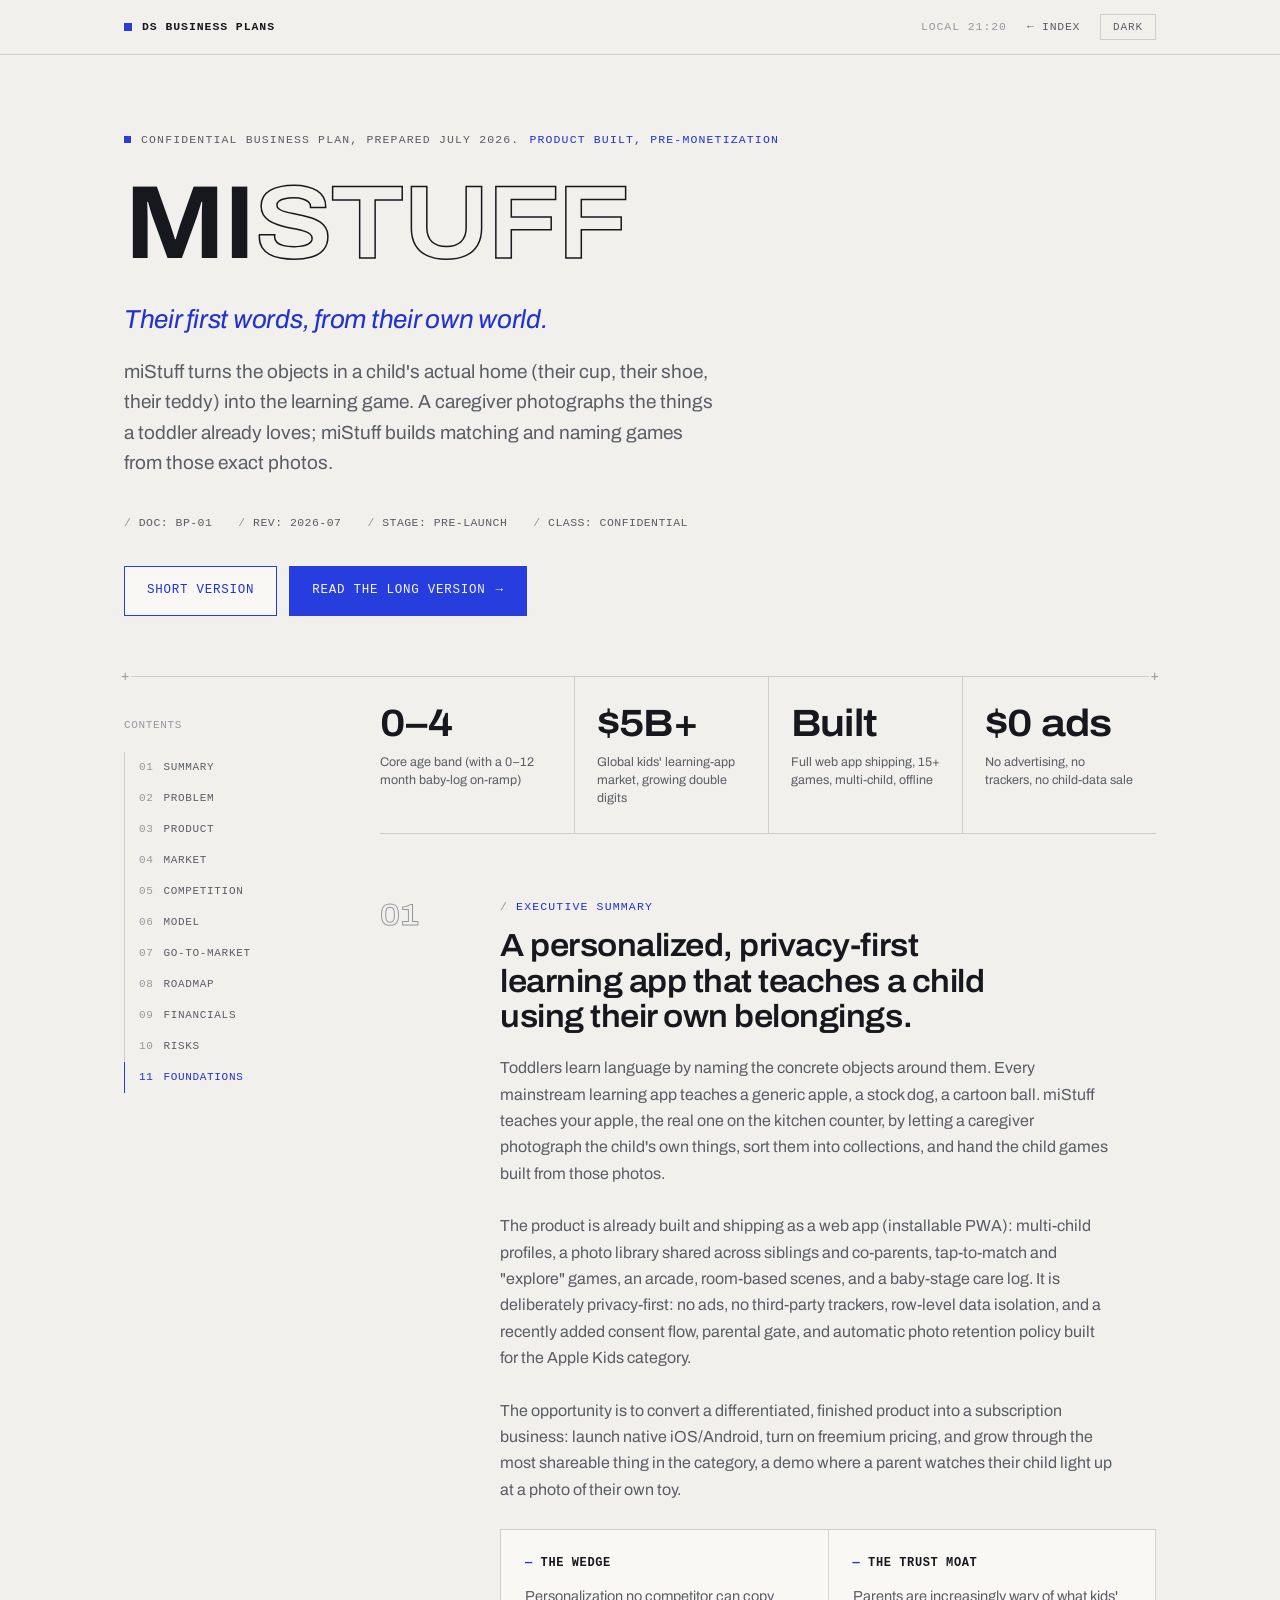
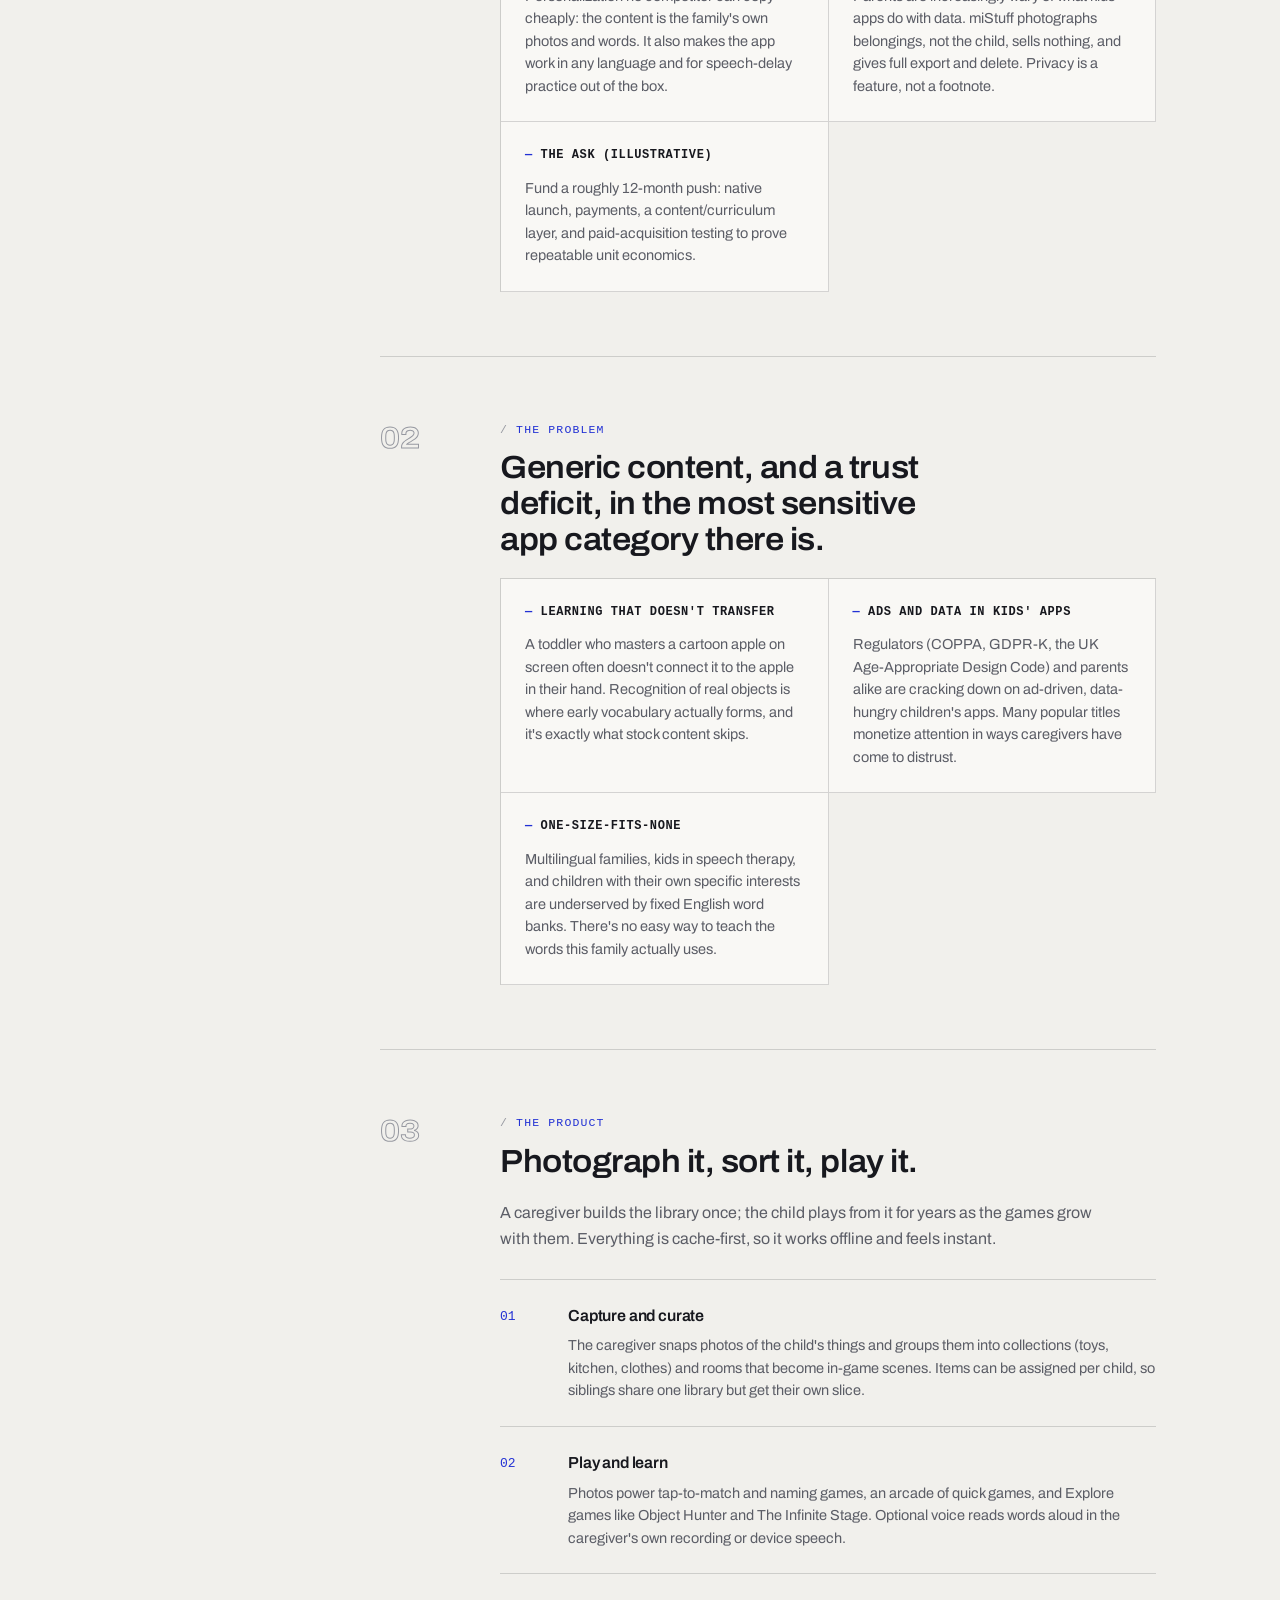
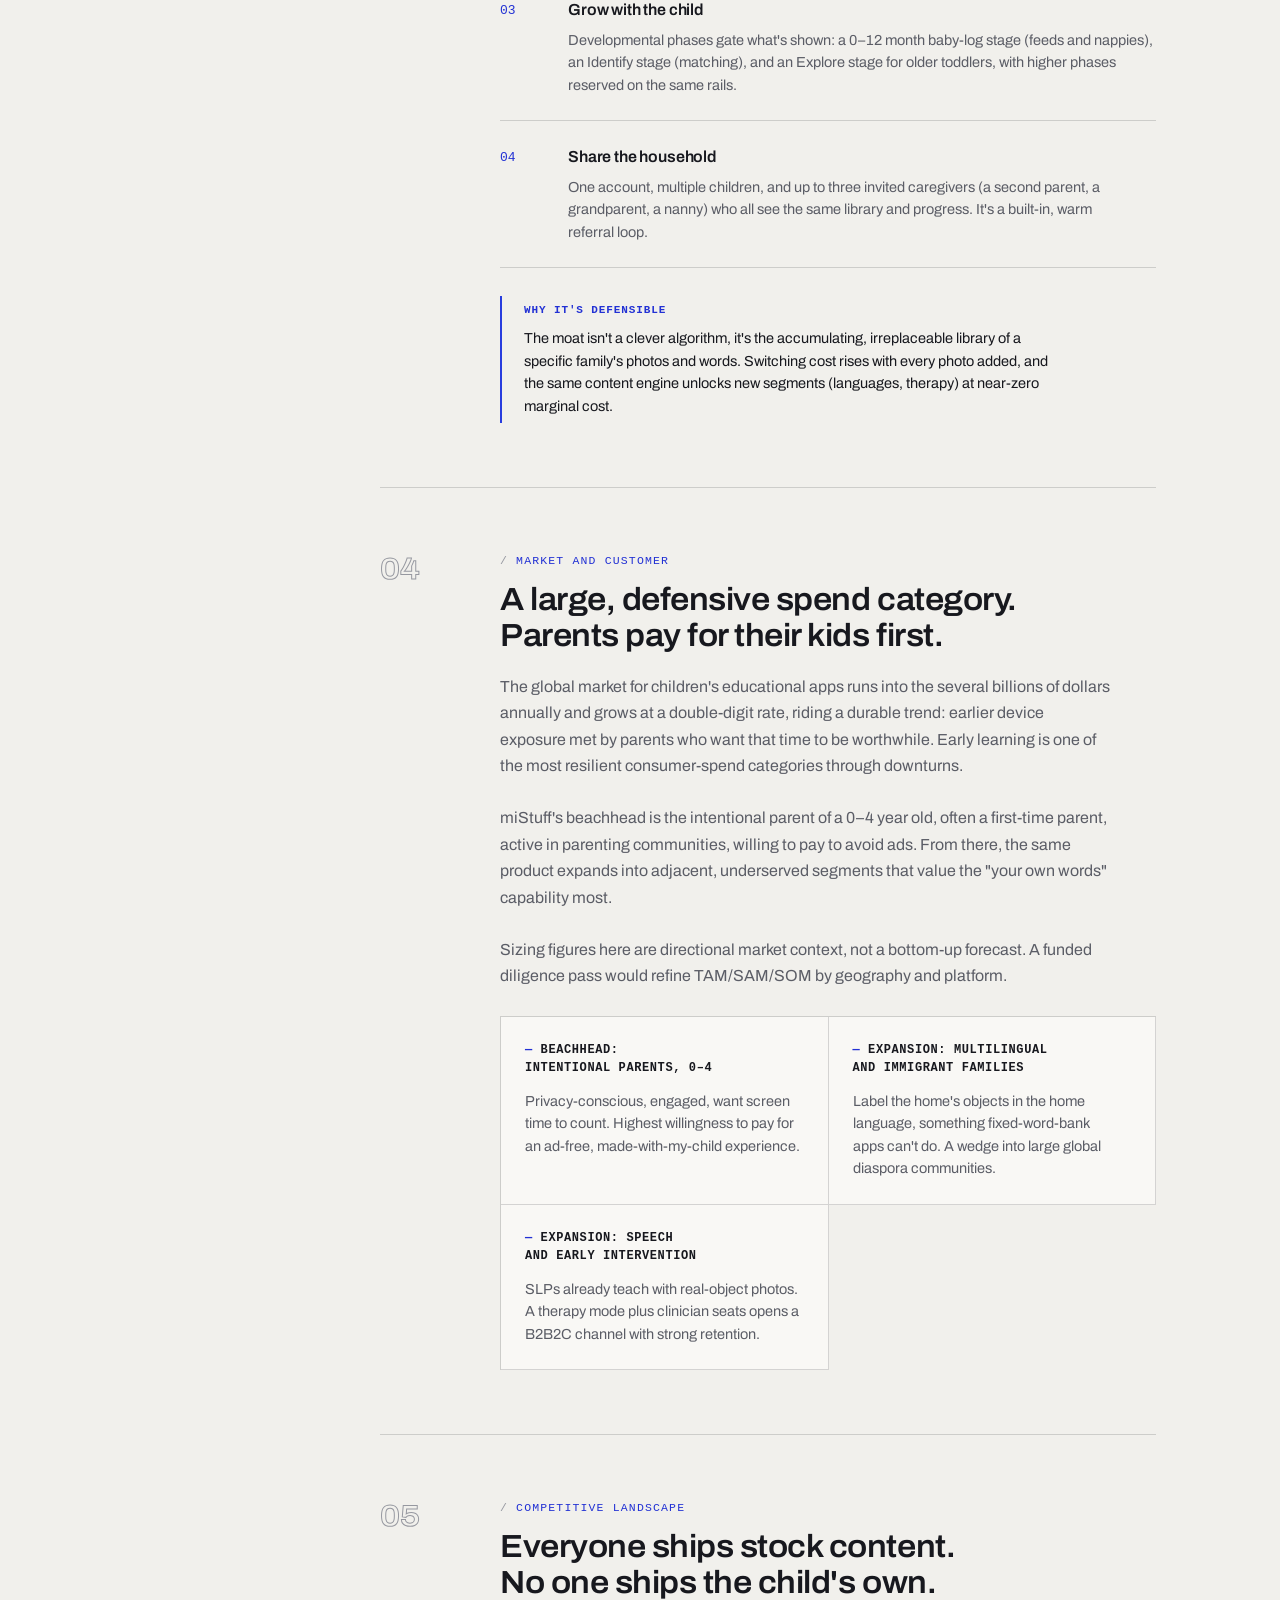
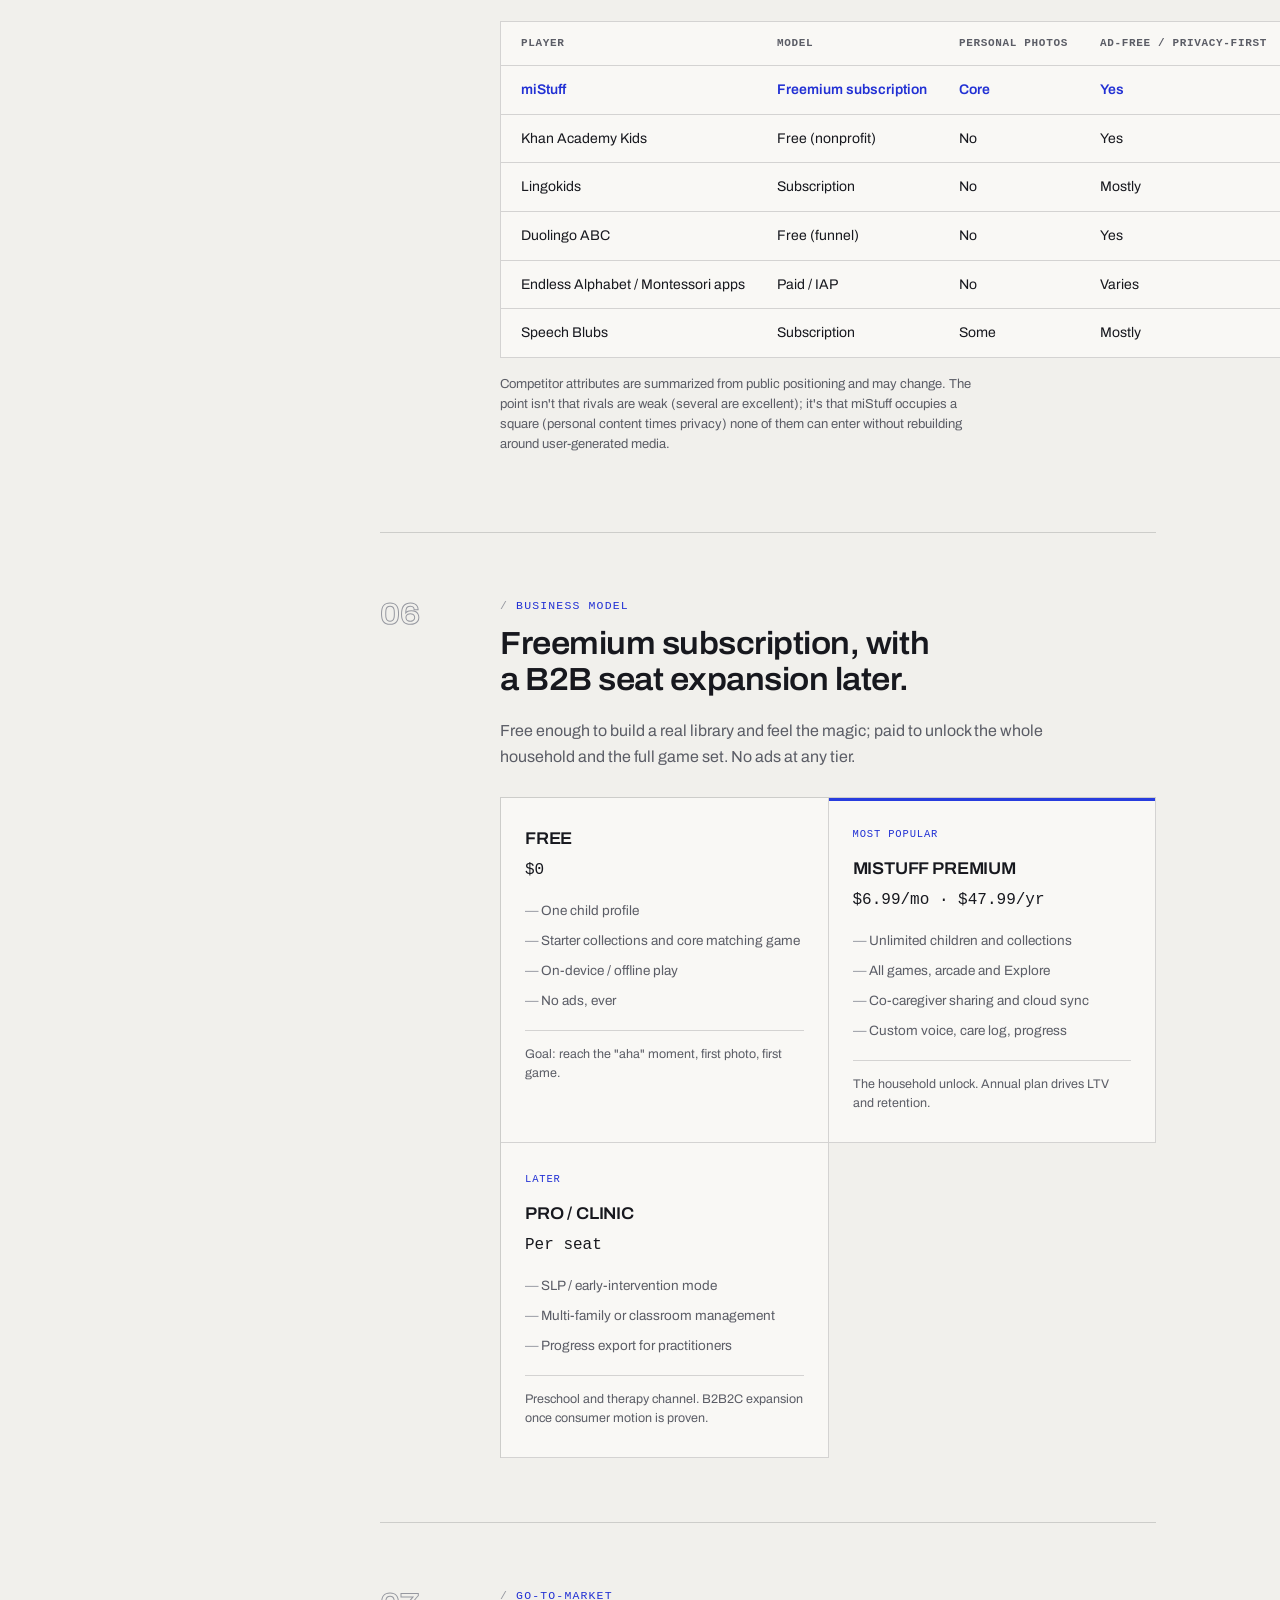
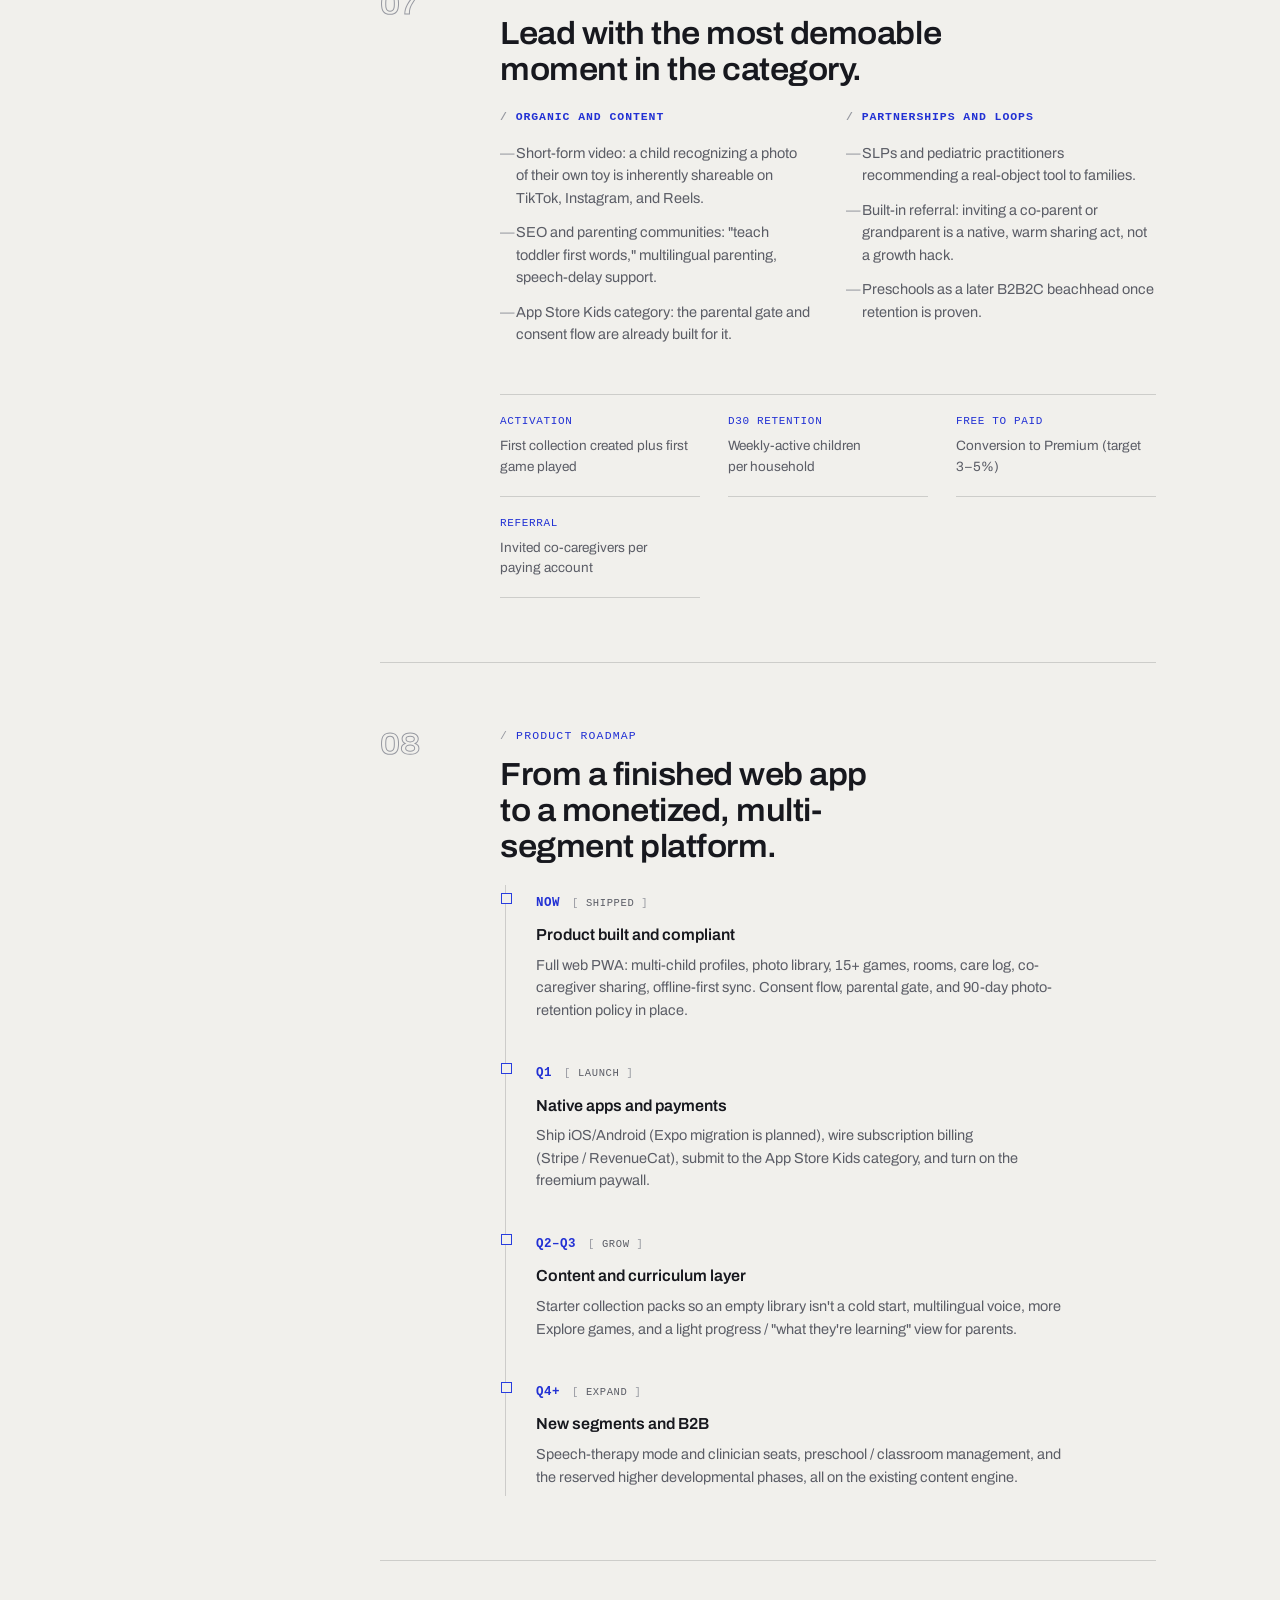
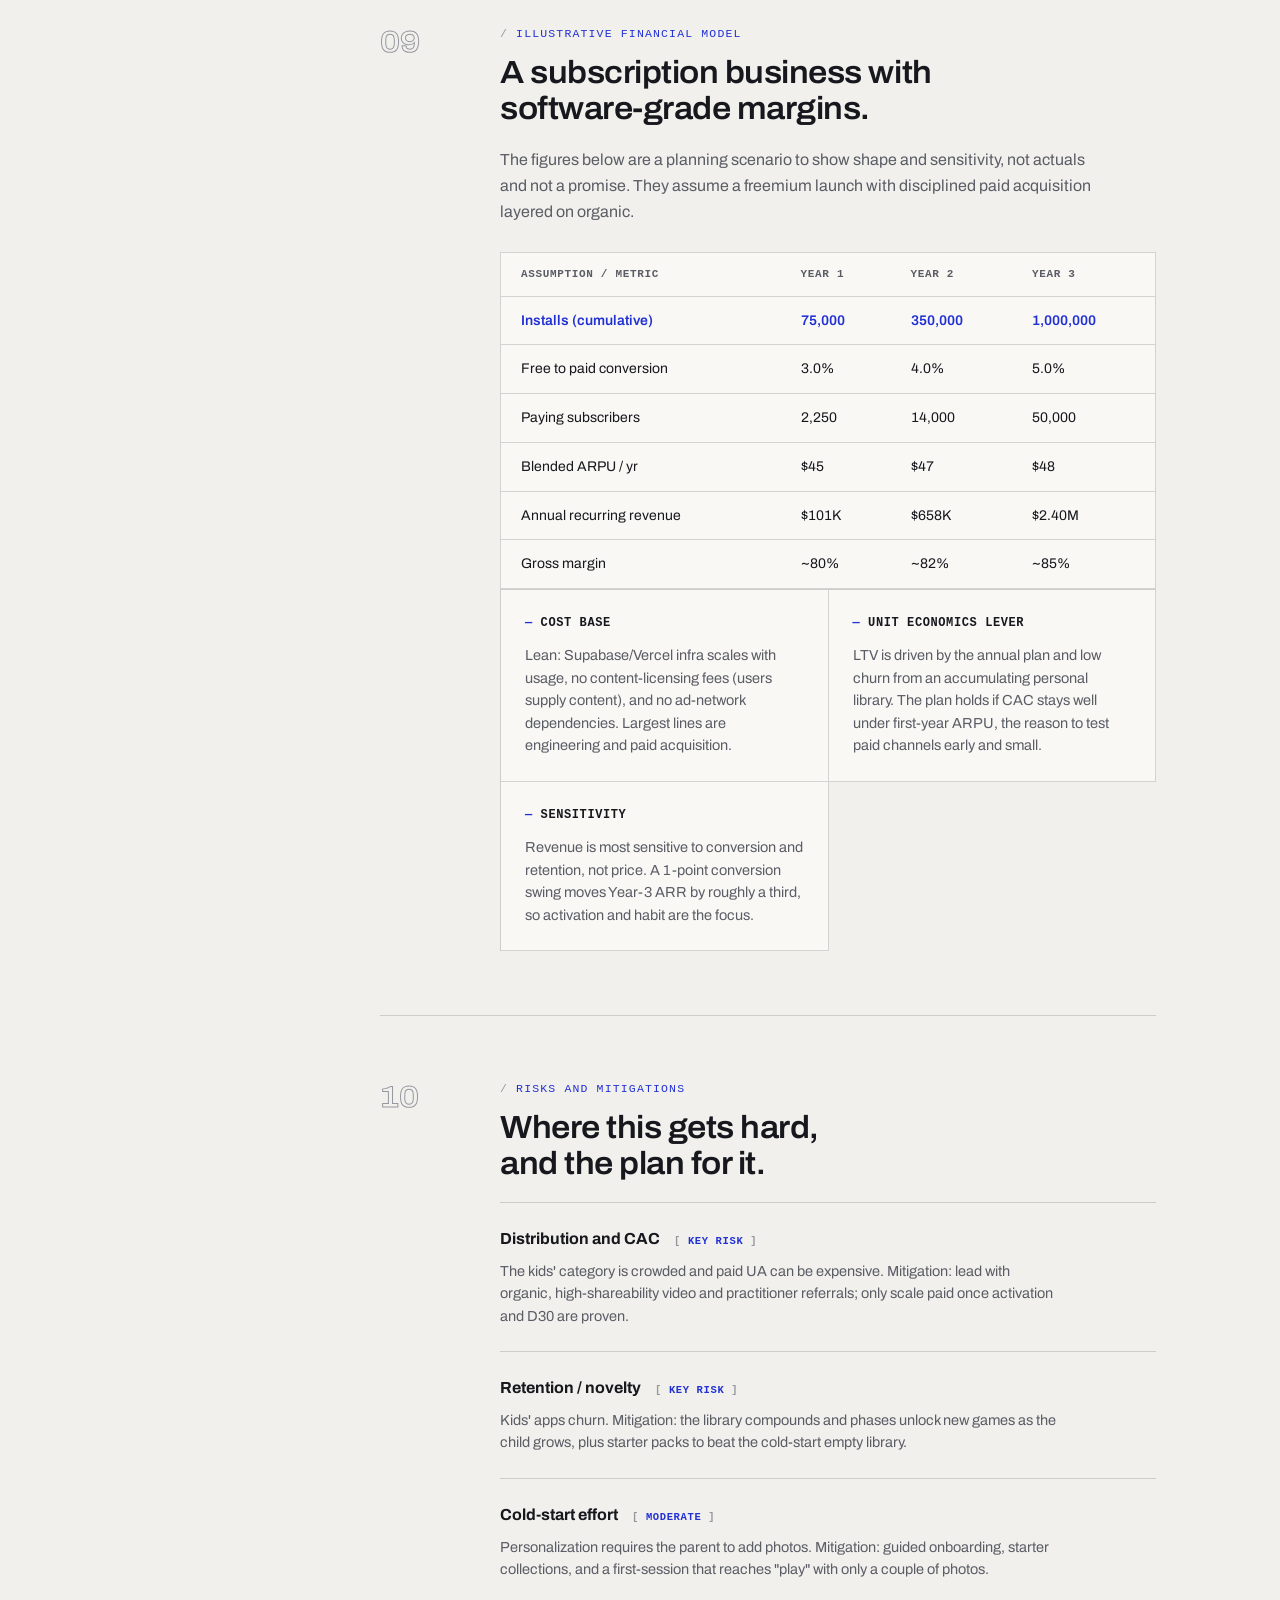
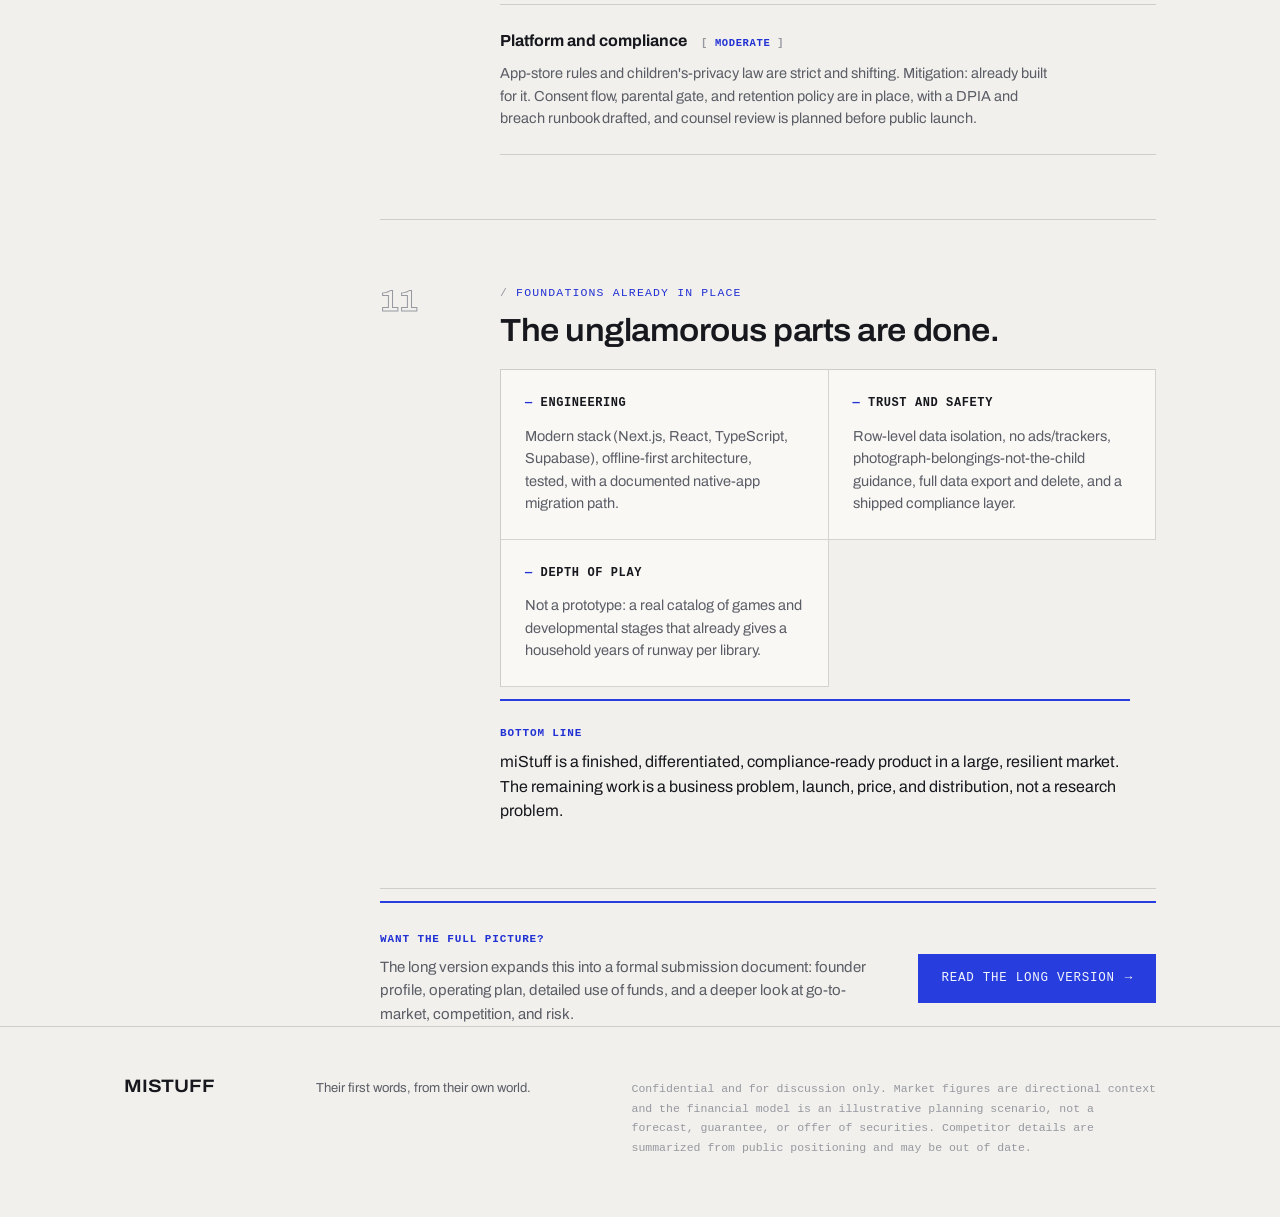
==== commit b82a6451: "Split miStuff plan into short and long versions with switch buttons Reword the short version to remo" ====
--- a/plans/mistuff/index.html
+++ b/plans/mistuff/index.html
@@ -3,7 +3,7 @@
 <head>
 <meta charset="UTF-8">
 <meta name="viewport" content="width=device-width, initial-scale=1.0">
-<title>miStuff — Business Plan</title>
+<title>miStuff: Business Plan</title>
 <meta name="description" content="miStuff business plan: an early-learning app that teaches a child using their own belongings.">
 <link rel="icon" href="data:image/svg+xml,%3Csvg xmlns='http://www.w3.org/2000/svg' viewBox='0 0 32 32'%3E%3Crect width='32' height='32' fill='%23101116'/%3E%3Cpath d='M8 24 L8 8 L16 8 Q24 8 24 16 Q24 24 16 24 Z' fill='none' stroke='%237f8bff' stroke-width='2'/%3E%3C/svg%3E">
 <link rel="preconnect" href="https://fonts.googleapis.com">
@@ -28,15 +28,19 @@
 
 <div class="wrap">
   <div class="doc-header">
-    <div class="doc-id"><span class="dot"></span> Confidential business plan — prepared July 2026 — <em>product built, pre-monetization</em></div>
+    <div class="doc-id"><span class="dot"></span> Confidential business plan, prepared July 2026. <em>Product built, pre-monetization</em></div>
     <h1 class="title">mi<span class="ghost">Stuff</span></h1>
     <p class="tagline">Their first words, from their own world.</p>
-    <p class="lede">miStuff turns the objects in a child's actual home — their cup, their shoe, their teddy — into the learning game. A caregiver photographs the things a toddler already loves; miStuff builds matching and naming games from those exact photos.</p>
+    <p class="lede">miStuff turns the objects in a child's actual home (their cup, their shoe, their teddy) into the learning game. A caregiver photographs the things a toddler already loves; miStuff builds matching and naming games from those exact photos.</p>
     <div class="meta-row">
       <span>Doc: BP-01</span>
       <span>Rev: 2026-07</span>
       <span>Stage: pre-launch</span>
       <span>Class: confidential</span>
+    </div>
+    <div class="version-switch">
+      <span class="btn active">Short version</span>
+      <a class="btn primary" href="long.html">Read the long version <span class="arrow">→</span></a>
     </div>
   </div>
 
@@ -75,7 +79,7 @@
       <h2>A personalized, privacy-first learning app that teaches a child using their own belongings.</h2>
       <p class="intro">Toddlers learn language by naming the concrete objects around them. Every mainstream learning app teaches a generic apple, a stock dog, a cartoon ball. miStuff teaches your apple, the real one on the kitchen counter, by letting a caregiver photograph the child's own things, sort them into collections, and hand the child games built from those photos.</p>
       <p class="intro">The product is already built and shipping as a web app (installable PWA): multi-child profiles, a photo library shared across siblings and co-parents, tap-to-match and "explore" games, an arcade, room-based scenes, and a baby-stage care log. It is deliberately privacy-first: no ads, no third-party trackers, row-level data isolation, and a recently added consent flow, parental gate, and automatic photo retention policy built for the Apple Kids category.</p>
-      <p class="intro">The opportunity is to convert a differentiated, finished product into a subscription business: launch native iOS/Android, turn on freemium pricing, and grow through the most shareable thing in the category — a demo where a parent watches their child light up at a photo of their own toy.</p>
+      <p class="intro">The opportunity is to convert a differentiated, finished product into a subscription business: launch native iOS/Android, turn on freemium pricing, and grow through the most shareable thing in the category, a demo where a parent watches their child light up at a photo of their own toy.</p>
 
       <div class="grid-plain">
         <div class="cell">
@@ -146,7 +150,7 @@
           <div class="n">04</div>
           <div>
             <h3>Share the household</h3>
-            <p>One account, multiple children, and up to three invited caregivers (a second parent, a grandparent, a nanny) who all see the same library and progress — a built-in, warm referral loop.</p>
+            <p>One account, multiple children, and up to three invited caregivers (a second parent, a grandparent, a nanny) who all see the same library and progress. It's a built-in, warm referral loop.</p>
           </div>
         </div>
       </div>
@@ -200,7 +204,7 @@
           </tbody>
         </table>
       </div>
-      <p class="note">Competitor attributes are summarized from public positioning and may change. The point isn't that rivals are weak — several are excellent — it's that miStuff occupies a square (personal content times privacy) none of them can enter without rebuilding around user-generated media.</p>
+      <p class="note">Competitor attributes are summarized from public positioning and may change. The point isn't that rivals are weak (several are excellent); it's that miStuff occupies a square (personal content times privacy) none of them can enter without rebuilding around user-generated media.</p>
     </div>
   </section>
 
@@ -219,7 +223,7 @@
             <li>On-device / offline play</li>
             <li>No ads, ever</li>
           </ul>
-          <div class="goal">Goal: reach the "aha" — first photo, first game.</div>
+          <div class="goal">Goal: reach the "aha" moment, first photo, first game.</div>
         </div>
         <div class="price-card featured">
           <span class="tag">Most popular</span>
@@ -364,7 +368,7 @@
         </div>
         <div class="risk">
           <h3>Platform and compliance <span class="sev">Moderate</span></h3>
-          <p>App-store rules and children's-privacy law are strict and shifting. Mitigation: already built for it — consent flow, parental gate, retention policy, DPIA and breach runbook drafted; counsel review before public launch.</p>
+          <p>App-store rules and children's-privacy law are strict and shifting. Mitigation: already built for it. Consent flow, parental gate, and retention policy are in place, with a DPIA and breach runbook drafted, and counsel review is planned before public launch.</p>
         </div>
       </div>
     </div>
@@ -385,16 +389,24 @@
         </div>
         <div class="cell">
           <h3>Depth of play</h3>
-          <p>Not a prototype — a real catalog of games and developmental stages that already gives a household years of runway per library.</p>
+          <p>Not a prototype: a real catalog of games and developmental stages that already gives a household years of runway per library.</p>
         </div>
       </div>
       <div class="bottom-line">
         <strong>Bottom line</strong>
-        miStuff is a finished, differentiated, compliance-ready product in a large, resilient market. The remaining work is a business problem — launch, price, and distribution — not a research problem.
-      </div>
-    </div>
-  </section>
-
+        miStuff is a finished, differentiated, compliance-ready product in a large, resilient market. The remaining work is a business problem, launch, price, and distribution, not a research problem.
+      </div>
+    </div>
+  </section>
+
+  </div>
+
+  <div class="cta-panel" data-reveal>
+    <div>
+      <strong>Want the full picture?</strong>
+      <p>The long version expands this into a formal submission document: founder profile, operating plan, detailed use of funds, and a deeper look at go-to-market, competition, and risk.</p>
+    </div>
+    <a class="btn primary" href="long.html">Read the long version <span class="arrow">→</span></a>
   </div>
 
     </div>
--- a/assets/site.css
+++ b/assets/site.css
@@ -472,6 +472,35 @@
   color:var(--accent-text);display:block;margin-bottom:8px;
 }
 
+/* ---------- version switch / CTA buttons ---------- */
+.version-switch{
+  display:flex;flex-wrap:wrap;gap:12px;margin-top:34px;
+}
+.btn{
+  font-family:var(--font-mono);font-size:12.5px;letter-spacing:.06em;text-transform:uppercase;
+  display:inline-flex;align-items:center;gap:10px;
+  padding:14px 22px;text-decoration:none;cursor:pointer;
+  border:1px solid var(--line);color:var(--ink);background:var(--surface);
+  transition:background-color .18s ease,color .18s ease,border-color .18s ease;
+}
+.btn:hover{border-color:var(--accent);color:var(--accent-text);}
+.btn .arrow{transition:transform .18s ease;}
+.btn:hover .arrow{transform:translateX(4px);}
+.btn.primary{background:var(--accent);color:var(--accent-contrast);border-color:var(--accent);}
+.btn.primary:hover{background:var(--accent-text);border-color:var(--accent-text);color:var(--accent-contrast);}
+.btn.active{color:var(--accent-text);border-color:var(--accent);cursor:default;}
+.btn.active:hover{color:var(--accent-text);}
+
+.cta-panel{
+  border-top:2px solid var(--accent);margin-top:12px;padding-top:28px;
+  display:flex;flex-wrap:wrap;gap:20px 28px;align-items:center;justify-content:space-between;
+}
+.cta-panel p{margin:0;color:var(--muted);font-size:15px;max-width:56ch;}
+.cta-panel strong{
+  font-family:var(--font-mono);font-size:11px;letter-spacing:.08em;text-transform:uppercase;
+  color:var(--accent-text);display:block;margin-bottom:8px;
+}
+
 /* ---------- footer ---------- */
 footer.site-footer{border-top:1px solid var(--line);}
 footer.site-footer .wrap{
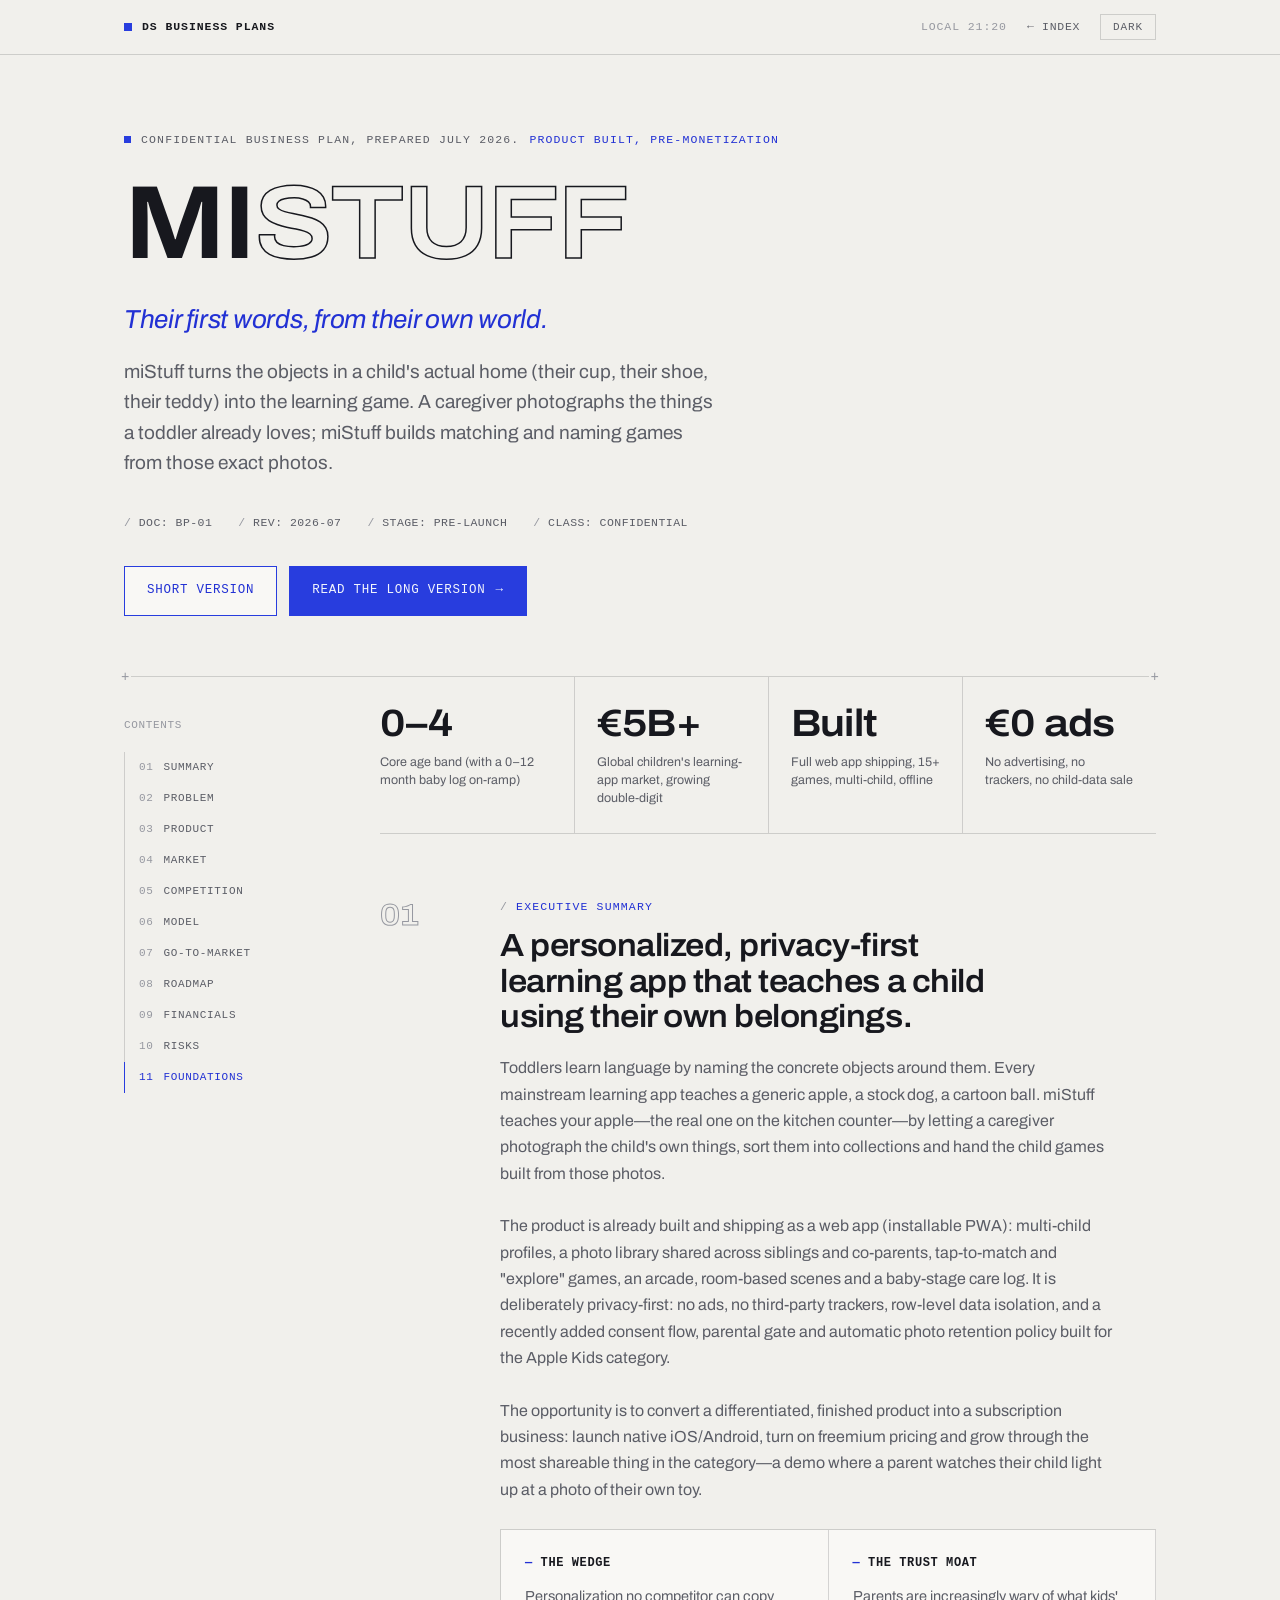
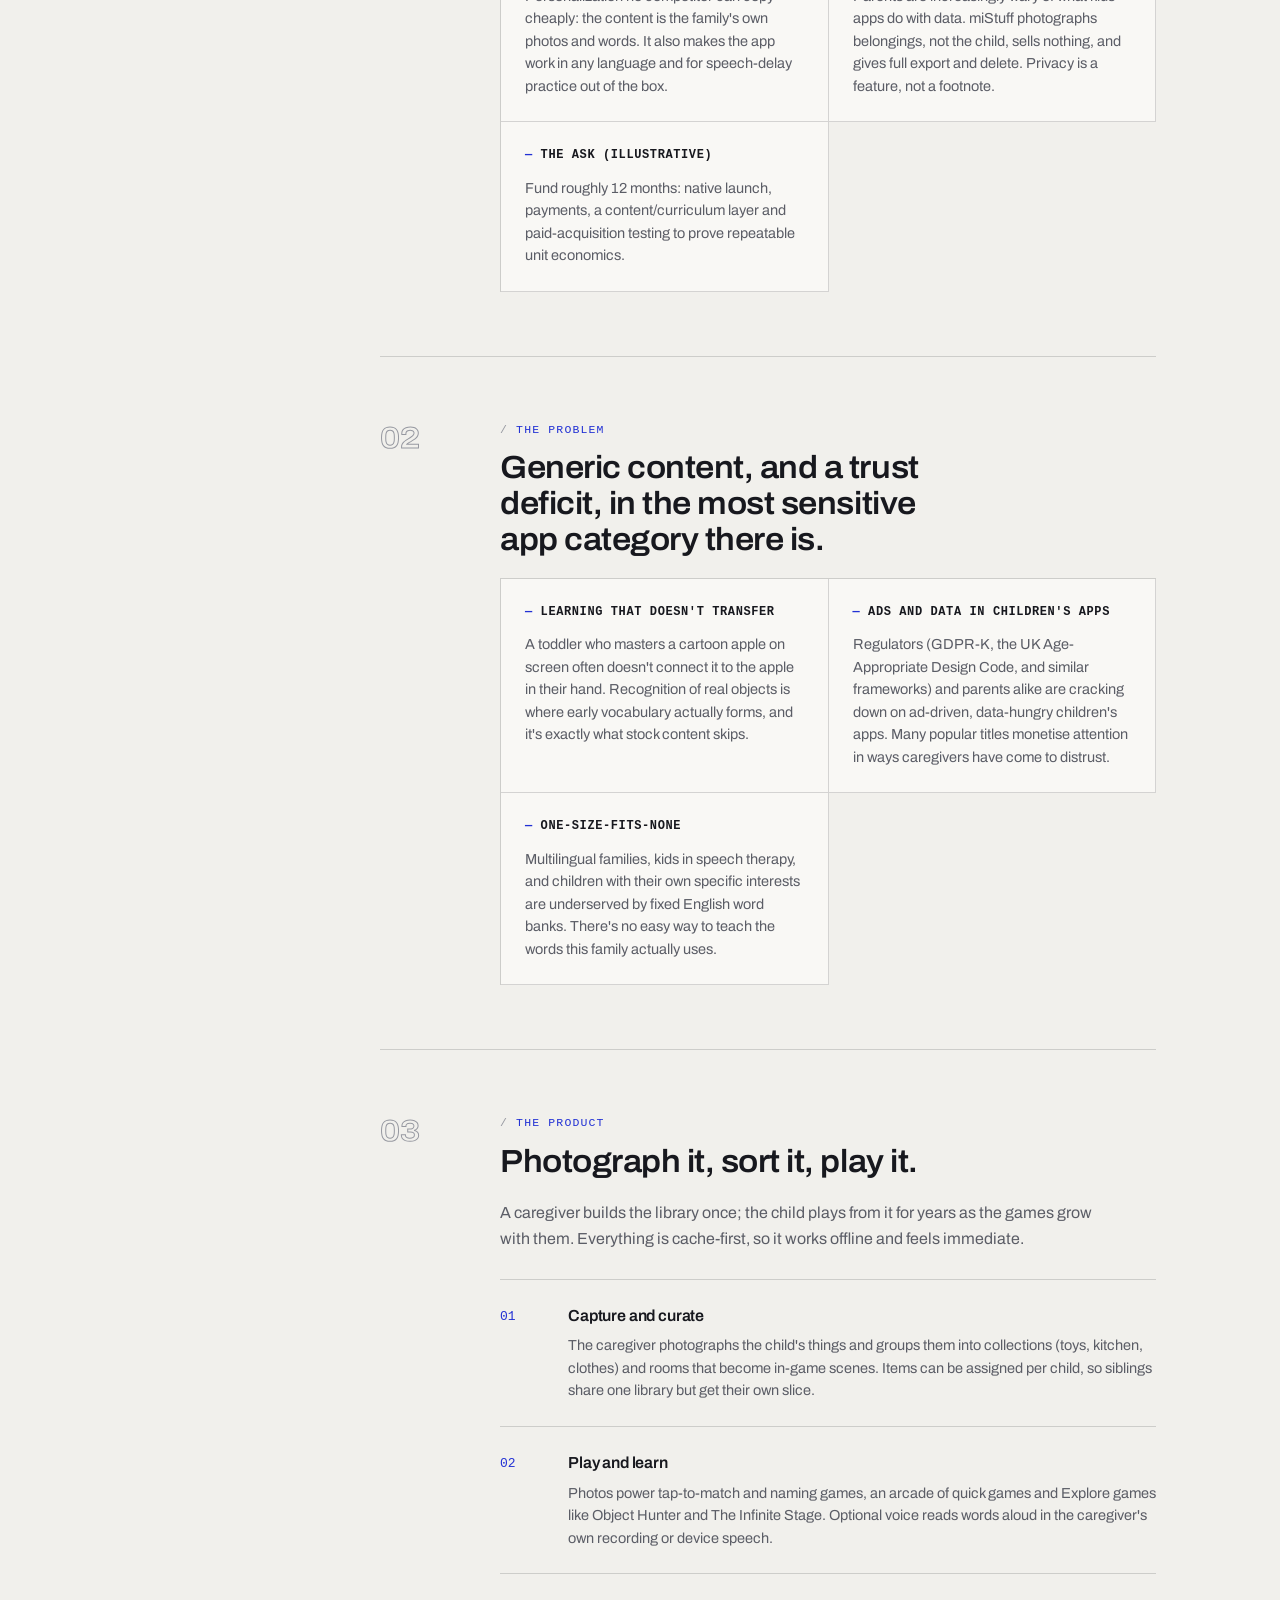
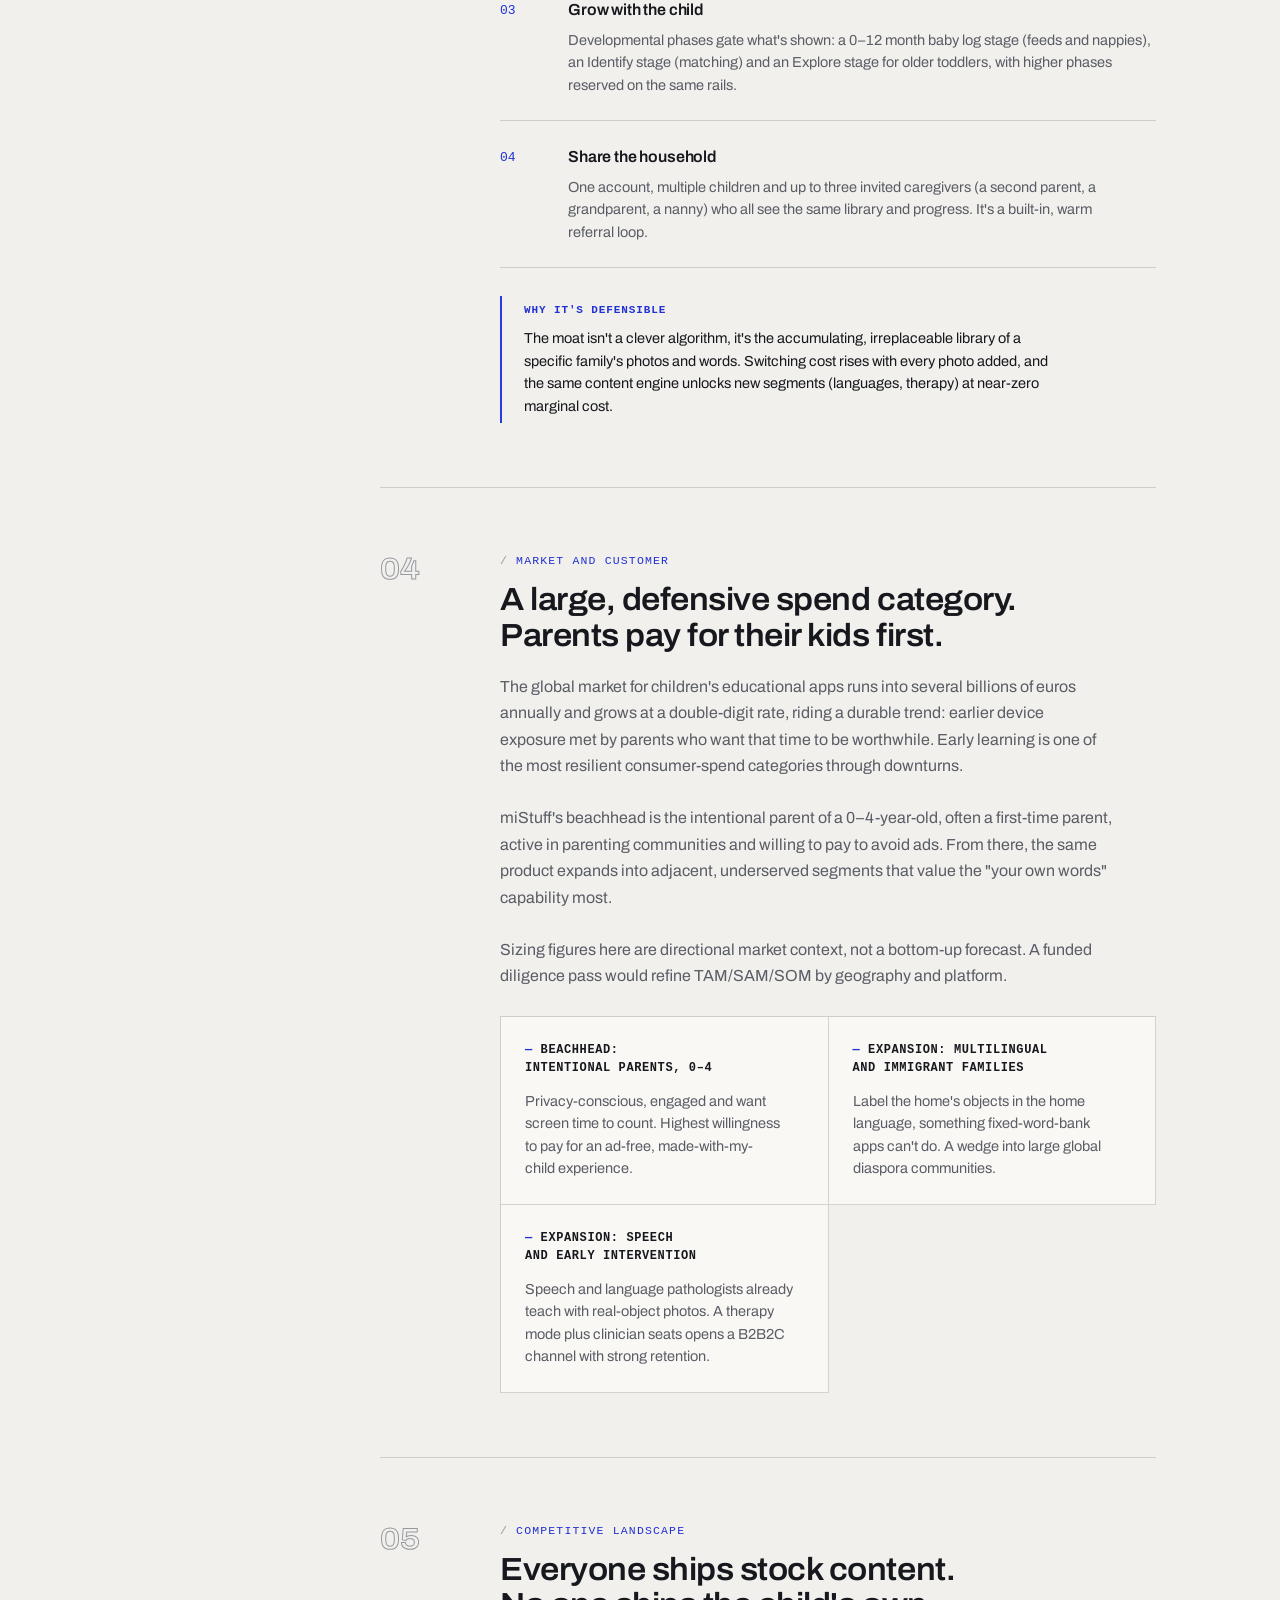
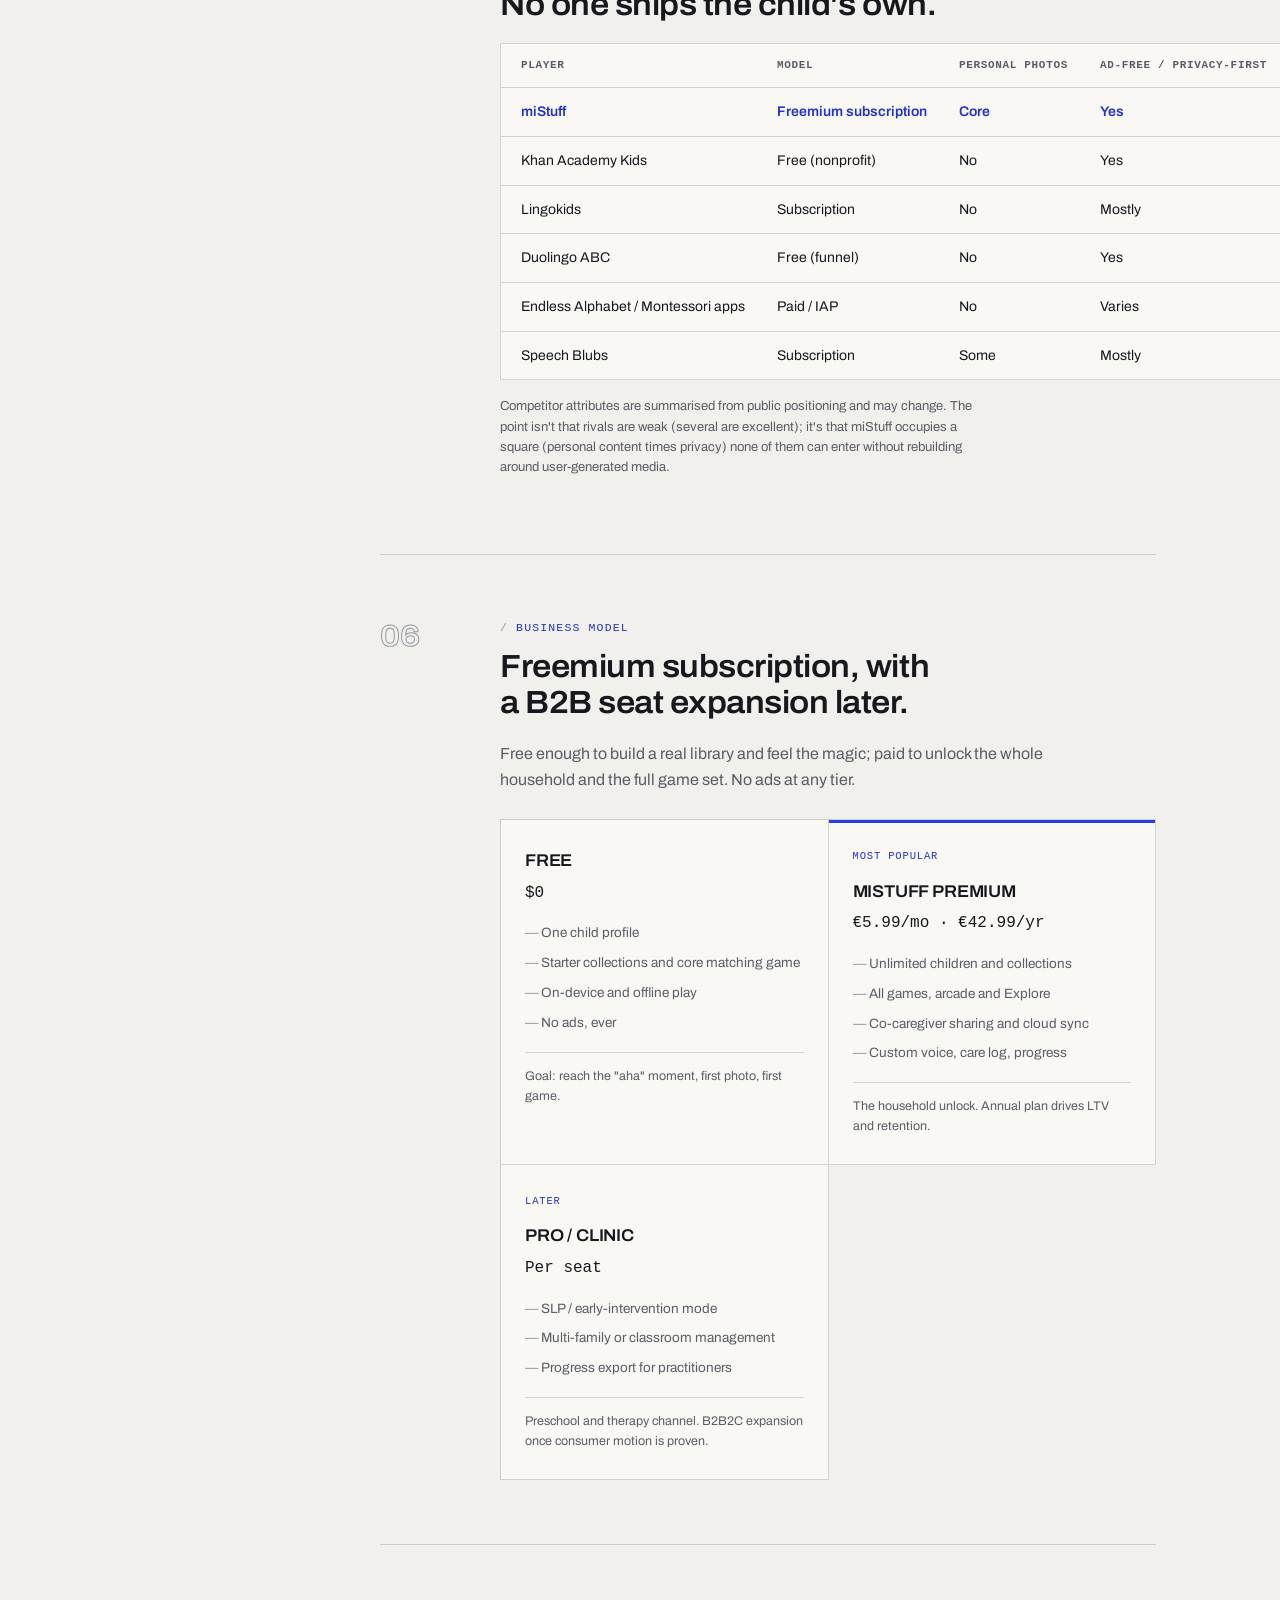
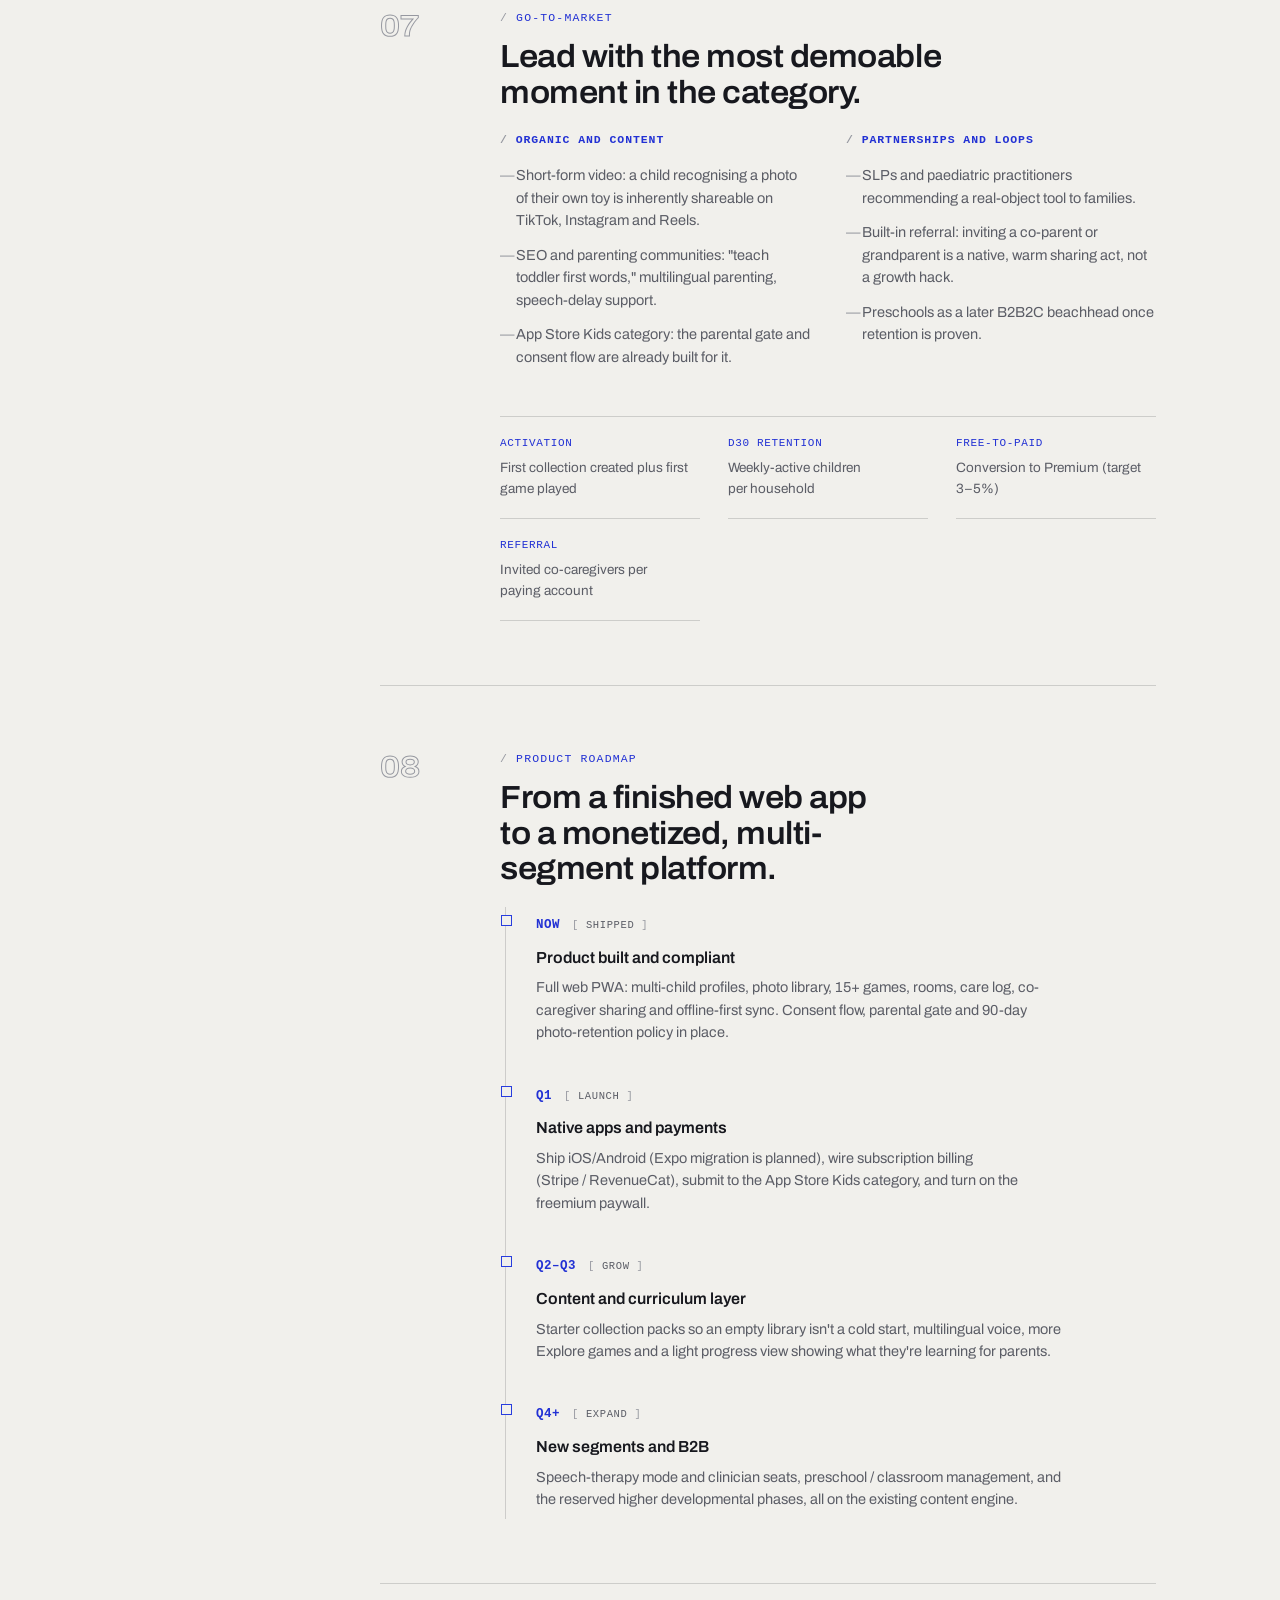
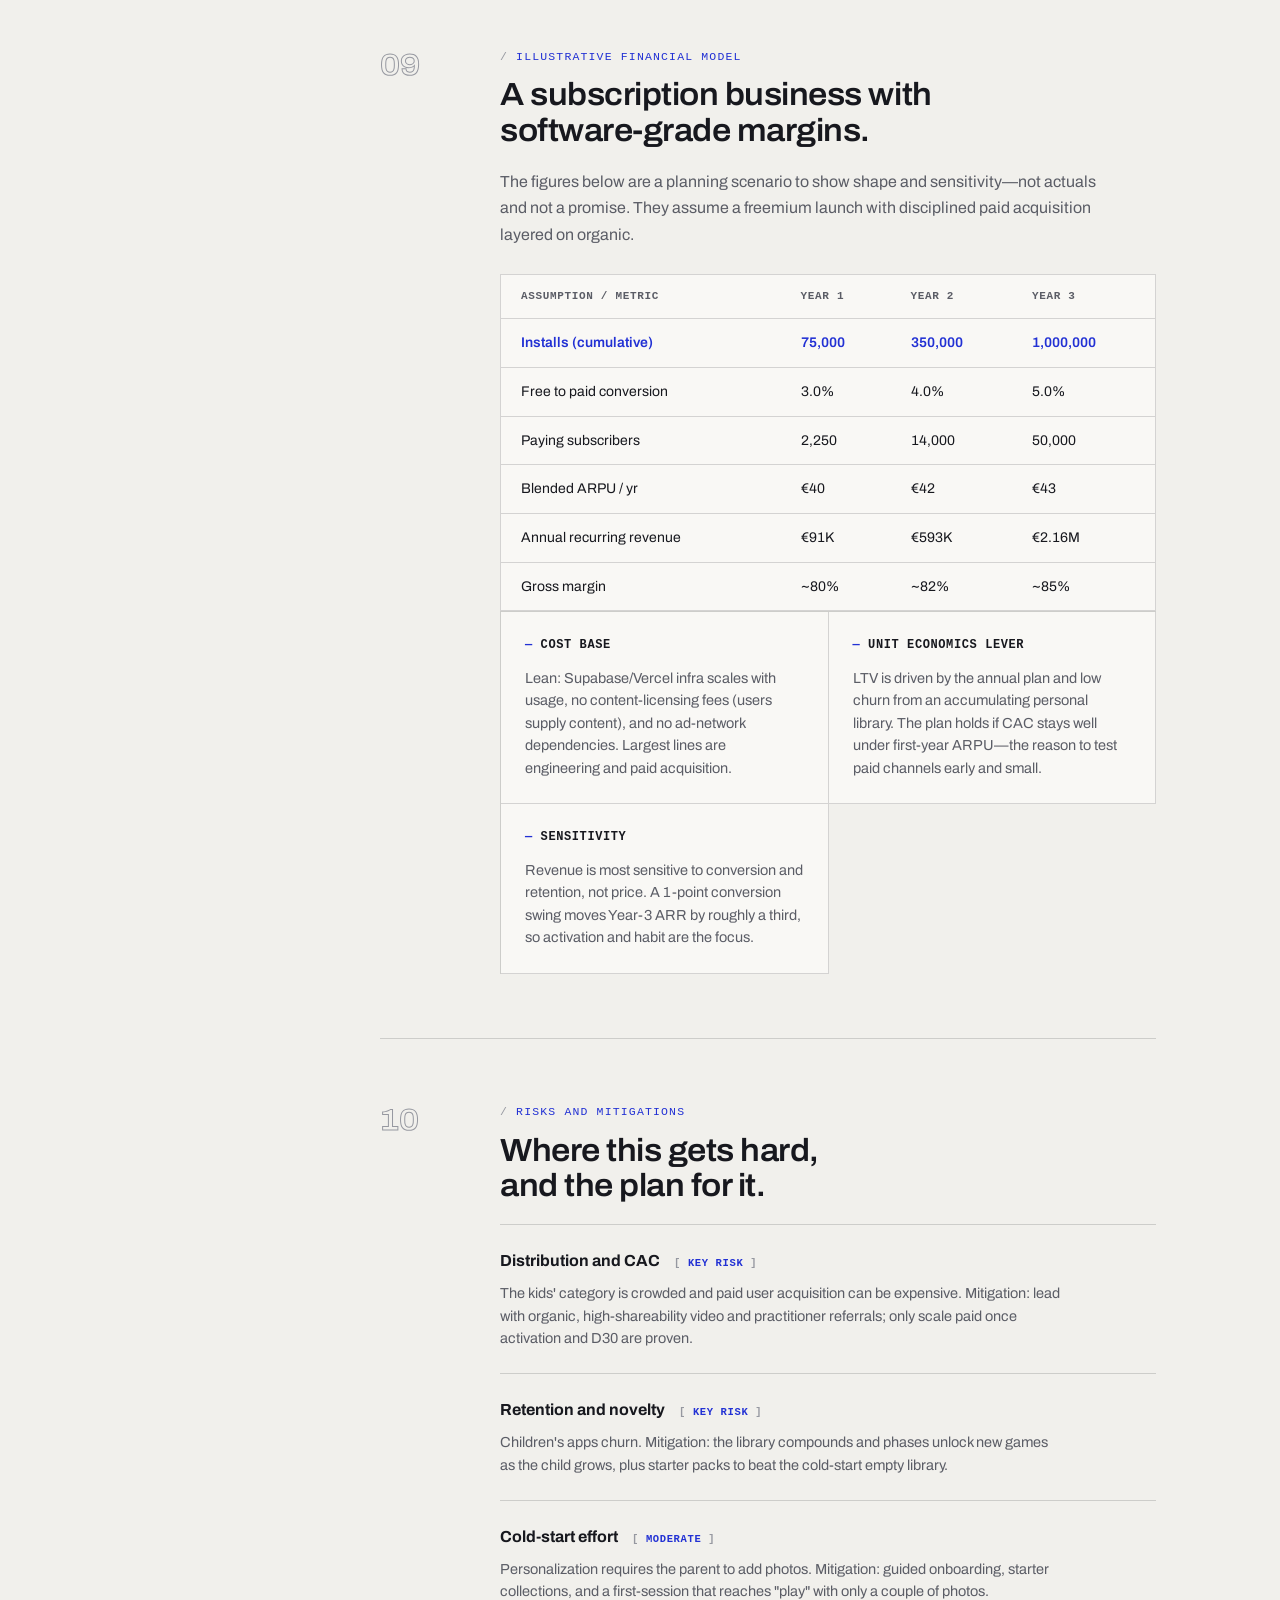
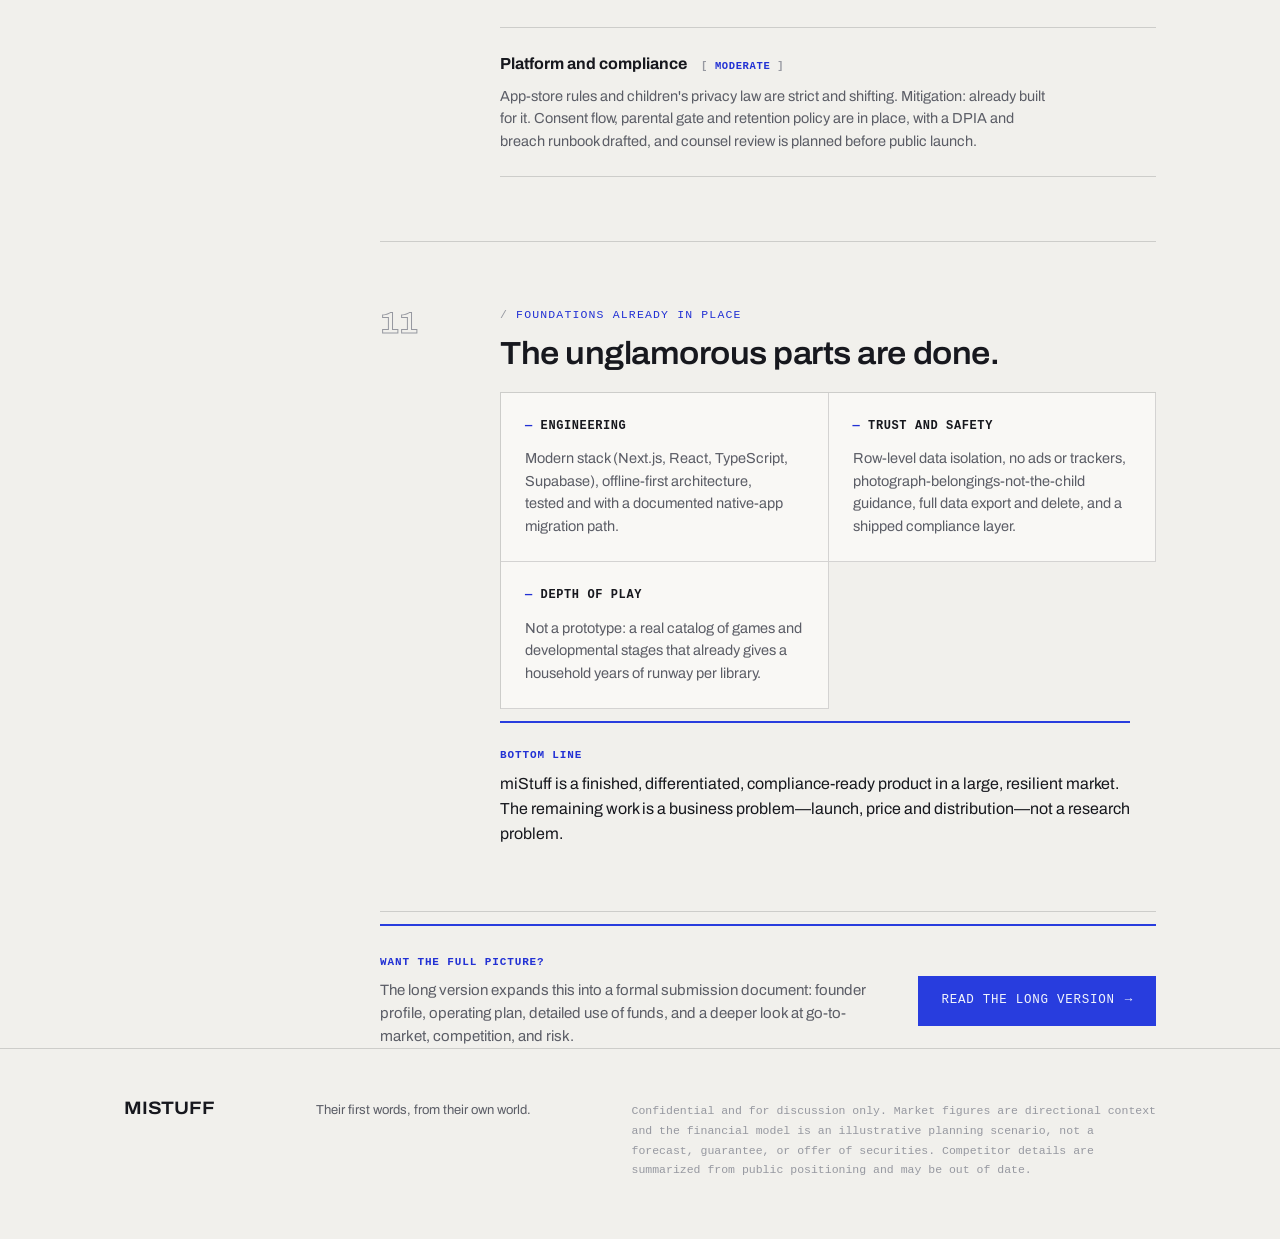
==== commit f5f92c7b: "Localise content to UK/Ireland English and update currency to euros - Convert all currency from USD " ====
--- a/plans/mistuff/index.html
+++ b/plans/mistuff/index.html
@@ -65,10 +65,10 @@
     <div class="doc-main">
 
   <div class="stat-strip" data-reveal>
-    <div class="stat"><div class="num">0–4</div><div class="label">Core age band (with a 0–12 month baby-log on-ramp)</div></div>
-    <div class="stat"><div class="num">$5B+</div><div class="label">Global kids' learning-app market, growing double digits</div></div>
+    <div class="stat"><div class="num">0–4</div><div class="label">Core age band (with a 0–12 month baby log on-ramp)</div></div>
+    <div class="stat"><div class="num">€5B+</div><div class="label">Global children's learning-app market, growing double-digit</div></div>
     <div class="stat"><div class="num">Built</div><div class="label">Full web app shipping, 15+ games, multi-child, offline</div></div>
-    <div class="stat"><div class="num">$0 ads</div><div class="label">No advertising, no trackers, no child-data sale</div></div>
+    <div class="stat"><div class="num">€0 ads</div><div class="label">No advertising, no trackers, no child-data sale</div></div>
   </div>
 
   <div class="doc">
@@ -77,9 +77,9 @@
     <div>
       <div class="kicker">Executive summary</div>
       <h2>A personalized, privacy-first learning app that teaches a child using their own belongings.</h2>
-      <p class="intro">Toddlers learn language by naming the concrete objects around them. Every mainstream learning app teaches a generic apple, a stock dog, a cartoon ball. miStuff teaches your apple, the real one on the kitchen counter, by letting a caregiver photograph the child's own things, sort them into collections, and hand the child games built from those photos.</p>
-      <p class="intro">The product is already built and shipping as a web app (installable PWA): multi-child profiles, a photo library shared across siblings and co-parents, tap-to-match and "explore" games, an arcade, room-based scenes, and a baby-stage care log. It is deliberately privacy-first: no ads, no third-party trackers, row-level data isolation, and a recently added consent flow, parental gate, and automatic photo retention policy built for the Apple Kids category.</p>
-      <p class="intro">The opportunity is to convert a differentiated, finished product into a subscription business: launch native iOS/Android, turn on freemium pricing, and grow through the most shareable thing in the category, a demo where a parent watches their child light up at a photo of their own toy.</p>
+      <p class="intro">Toddlers learn language by naming the concrete objects around them. Every mainstream learning app teaches a generic apple, a stock dog, a cartoon ball. miStuff teaches your apple—the real one on the kitchen counter—by letting a caregiver photograph the child's own things, sort them into collections and hand the child games built from those photos.</p>
+      <p class="intro">The product is already built and shipping as a web app (installable PWA): multi-child profiles, a photo library shared across siblings and co-parents, tap-to-match and "explore" games, an arcade, room-based scenes and a baby-stage care log. It is deliberately privacy-first: no ads, no third-party trackers, row-level data isolation, and a recently added consent flow, parental gate and automatic photo retention policy built for the Apple Kids category.</p>
+      <p class="intro">The opportunity is to convert a differentiated, finished product into a subscription business: launch native iOS/Android, turn on freemium pricing and grow through the most shareable thing in the category—a demo where a parent watches their child light up at a photo of their own toy.</p>
 
       <div class="grid-plain">
         <div class="cell">
@@ -92,7 +92,7 @@
         </div>
         <div class="cell">
           <h3>The ask (illustrative)</h3>
-          <p>Fund a roughly 12-month push: native launch, payments, a content/curriculum layer, and paid-acquisition testing to prove repeatable unit economics.</p>
+          <p>Fund roughly 12 months: native launch, payments, a content/curriculum layer and paid-acquisition testing to prove repeatable unit economics.</p>
         </div>
       </div>
     </div>
@@ -108,8 +108,8 @@
           <p>A toddler who masters a cartoon apple on screen often doesn't connect it to the apple in their hand. Recognition of real objects is where early vocabulary actually forms, and it's exactly what stock content skips.</p>
         </div>
         <div class="cell">
-          <h3>Ads and data in kids' apps</h3>
-          <p>Regulators (COPPA, GDPR-K, the UK Age-Appropriate Design Code) and parents alike are cracking down on ad-driven, data-hungry children's apps. Many popular titles monetize attention in ways caregivers have come to distrust.</p>
+          <h3>Ads and data in children's apps</h3>
+          <p>Regulators (GDPR-K, the UK Age-Appropriate Design Code, and similar frameworks) and parents alike are cracking down on ad-driven, data-hungry children's apps. Many popular titles monetise attention in ways caregivers have come to distrust.</p>
         </div>
         <div class="cell">
           <h3>One-size-fits-none</h3>
@@ -123,34 +123,34 @@
     <div>
       <div class="kicker">The product</div>
       <h2>Photograph it, sort it, play it.</h2>
-      <p class="intro">A caregiver builds the library once; the child plays from it for years as the games grow with them. Everything is cache-first, so it works offline and feels instant.</p>
+      <p class="intro">A caregiver builds the library once; the child plays from it for years as the games grow with them. Everything is cache-first, so it works offline and feels immediate.</p>
       <div class="steps">
         <div class="step">
           <div class="n">01</div>
           <div>
             <h3>Capture and curate</h3>
-            <p>The caregiver snaps photos of the child's things and groups them into collections (toys, kitchen, clothes) and rooms that become in-game scenes. Items can be assigned per child, so siblings share one library but get their own slice.</p>
+            <p>The caregiver photographs the child's things and groups them into collections (toys, kitchen, clothes) and rooms that become in-game scenes. Items can be assigned per child, so siblings share one library but get their own slice.</p>
           </div>
         </div>
         <div class="step">
           <div class="n">02</div>
           <div>
             <h3>Play and learn</h3>
-            <p>Photos power tap-to-match and naming games, an arcade of quick games, and Explore games like Object Hunter and The Infinite Stage. Optional voice reads words aloud in the caregiver's own recording or device speech.</p>
+            <p>Photos power tap-to-match and naming games, an arcade of quick games and Explore games like Object Hunter and The Infinite Stage. Optional voice reads words aloud in the caregiver's own recording or device speech.</p>
           </div>
         </div>
         <div class="step">
           <div class="n">03</div>
           <div>
             <h3>Grow with the child</h3>
-            <p>Developmental phases gate what's shown: a 0–12 month baby-log stage (feeds and nappies), an Identify stage (matching), and an Explore stage for older toddlers, with higher phases reserved on the same rails.</p>
+            <p>Developmental phases gate what's shown: a 0–12 month baby log stage (feeds and nappies), an Identify stage (matching) and an Explore stage for older toddlers, with higher phases reserved on the same rails.</p>
           </div>
         </div>
         <div class="step">
           <div class="n">04</div>
           <div>
             <h3>Share the household</h3>
-            <p>One account, multiple children, and up to three invited caregivers (a second parent, a grandparent, a nanny) who all see the same library and progress. It's a built-in, warm referral loop.</p>
+            <p>One account, multiple children and up to three invited caregivers (a second parent, a grandparent, a nanny) who all see the same library and progress. It's a built-in, warm referral loop.</p>
           </div>
         </div>
       </div>
@@ -165,13 +165,13 @@
     <div>
       <div class="kicker">Market and customer</div>
       <h2>A large, defensive spend category. Parents pay for their kids first.</h2>
-      <p class="intro">The global market for children's educational apps runs into the several billions of dollars annually and grows at a double-digit rate, riding a durable trend: earlier device exposure met by parents who want that time to be worthwhile. Early learning is one of the most resilient consumer-spend categories through downturns.</p>
-      <p class="intro">miStuff's beachhead is the intentional parent of a 0–4 year old, often a first-time parent, active in parenting communities, willing to pay to avoid ads. From there, the same product expands into adjacent, underserved segments that value the "your own words" capability most.</p>
+      <p class="intro">The global market for children's educational apps runs into several billions of euros annually and grows at a double-digit rate, riding a durable trend: earlier device exposure met by parents who want that time to be worthwhile. Early learning is one of the most resilient consumer-spend categories through downturns.</p>
+      <p class="intro">miStuff's beachhead is the intentional parent of a 0–4-year-old, often a first-time parent, active in parenting communities and willing to pay to avoid ads. From there, the same product expands into adjacent, underserved segments that value the "your own words" capability most.</p>
       <p class="intro">Sizing figures here are directional market context, not a bottom-up forecast. A funded diligence pass would refine TAM/SAM/SOM by geography and platform.</p>
       <div class="grid-plain">
         <div class="cell">
           <h3>Beachhead: Intentional parents, 0–4</h3>
-          <p>Privacy-conscious, engaged, want screen time to count. Highest willingness to pay for an ad-free, made-with-my-child experience.</p>
+          <p>Privacy-conscious, engaged and want screen time to count. Highest willingness to pay for an ad-free, made-with-my-child experience.</p>
         </div>
         <div class="cell">
           <h3>Expansion: Multilingual and immigrant families</h3>
@@ -179,7 +179,7 @@
         </div>
         <div class="cell">
           <h3>Expansion: Speech and early intervention</h3>
-          <p>SLPs already teach with real-object photos. A therapy mode plus clinician seats opens a B2B2C channel with strong retention.</p>
+          <p>Speech and language pathologists already teach with real-object photos. A therapy mode plus clinician seats opens a B2B2C channel with strong retention.</p>
         </div>
       </div>
     </div>
@@ -204,7 +204,7 @@
           </tbody>
         </table>
       </div>
-      <p class="note">Competitor attributes are summarized from public positioning and may change. The point isn't that rivals are weak (several are excellent); it's that miStuff occupies a square (personal content times privacy) none of them can enter without rebuilding around user-generated media.</p>
+      <p class="note">Competitor attributes are summarised from public positioning and may change. The point isn't that rivals are weak (several are excellent); it's that miStuff occupies a square (personal content times privacy) none of them can enter without rebuilding around user-generated media.</p>
     </div>
   </section>
 
@@ -220,7 +220,7 @@
           <ul>
             <li>One child profile</li>
             <li>Starter collections and core matching game</li>
-            <li>On-device / offline play</li>
+            <li>On-device and offline play</li>
             <li>No ads, ever</li>
           </ul>
           <div class="goal">Goal: reach the "aha" moment, first photo, first game.</div>
@@ -228,7 +228,7 @@
         <div class="price-card featured">
           <span class="tag">Most popular</span>
           <h3>miStuff Premium</h3>
-          <div class="price">$6.99/mo · $47.99/yr</div>
+          <div class="price">€5.99/mo · €42.99/yr</div>
           <ul>
             <li>Unlimited children and collections</li>
             <li>All games, arcade and Explore</li>
@@ -260,7 +260,7 @@
         <div>
           <h3>Organic and content</h3>
           <ul>
-            <li>Short-form video: a child recognizing a photo of their own toy is inherently shareable on TikTok, Instagram, and Reels.</li>
+            <li>Short-form video: a child recognising a photo of their own toy is inherently shareable on TikTok, Instagram and Reels.</li>
             <li>SEO and parenting communities: "teach toddler first words," multilingual parenting, speech-delay support.</li>
             <li>App Store Kids category: the parental gate and consent flow are already built for it.</li>
           </ul>
@@ -268,7 +268,7 @@
         <div>
           <h3>Partnerships and loops</h3>
           <ul>
-            <li>SLPs and pediatric practitioners recommending a real-object tool to families.</li>
+            <li>SLPs and paediatric practitioners recommending a real-object tool to families.</li>
             <li>Built-in referral: inviting a co-parent or grandparent is a native, warm sharing act, not a growth hack.</li>
             <li>Preschools as a later B2B2C beachhead once retention is proven.</li>
           </ul>
@@ -277,7 +277,7 @@
       <div class="metrics-grid">
         <div class="metric"><div class="label">Activation</div><p>First collection created plus first game played</p></div>
         <div class="metric"><div class="label">D30 retention</div><p>Weekly-active children per household</p></div>
-        <div class="metric"><div class="label">Free to paid</div><p>Conversion to Premium (target 3–5%)</p></div>
+        <div class="metric"><div class="label">Free-to-paid</div><p>Conversion to Premium (target 3–5%)</p></div>
         <div class="metric"><div class="label">Referral</div><p>Invited co-caregivers per paying account</p></div>
       </div>
     </div>
@@ -291,7 +291,7 @@
         <div class="phase">
           <div><span class="when">Now</span><span class="status-tag">Shipped</span></div>
           <h3>Product built and compliant</h3>
-          <p>Full web PWA: multi-child profiles, photo library, 15+ games, rooms, care log, co-caregiver sharing, offline-first sync. Consent flow, parental gate, and 90-day photo-retention policy in place.</p>
+          <p>Full web PWA: multi-child profiles, photo library, 15+ games, rooms, care log, co-caregiver sharing and offline-first sync. Consent flow, parental gate and 90-day photo-retention policy in place.</p>
         </div>
         <div class="phase">
           <div><span class="when">Q1</span><span class="status-tag">Launch</span></div>
@@ -301,7 +301,7 @@
         <div class="phase">
           <div><span class="when">Q2–Q3</span><span class="status-tag">Grow</span></div>
           <h3>Content and curriculum layer</h3>
-          <p>Starter collection packs so an empty library isn't a cold start, multilingual voice, more Explore games, and a light progress / "what they're learning" view for parents.</p>
+          <p>Starter collection packs so an empty library isn't a cold start, multilingual voice, more Explore games and a light progress view showing what they're learning for parents.</p>
         </div>
         <div class="phase">
           <div><span class="when">Q4+</span><span class="status-tag">Expand</span></div>
@@ -316,7 +316,7 @@
     <div>
       <div class="kicker">Illustrative financial model</div>
       <h2>A subscription business with software-grade margins.</h2>
-      <p class="intro">The figures below are a planning scenario to show shape and sensitivity, not actuals and not a promise. They assume a freemium launch with disciplined paid acquisition layered on organic.</p>
+      <p class="intro">The figures below are a planning scenario to show shape and sensitivity—not actuals and not a promise. They assume a freemium launch with disciplined paid acquisition layered on organic.</p></invoke>
       <div class="table-scroll">
         <table>
           <thead>
@@ -326,8 +326,8 @@
             <tr><td>Installs (cumulative)</td><td>75,000</td><td>350,000</td><td>1,000,000</td></tr>
             <tr><td>Free to paid conversion</td><td>3.0%</td><td>4.0%</td><td>5.0%</td></tr>
             <tr><td>Paying subscribers</td><td>2,250</td><td>14,000</td><td>50,000</td></tr>
-            <tr><td>Blended ARPU / yr</td><td>$45</td><td>$47</td><td>$48</td></tr>
-            <tr><td>Annual recurring revenue</td><td>$101K</td><td>$658K</td><td>$2.40M</td></tr>
+            <tr><td>Blended ARPU / yr</td><td>€40</td><td>€42</td><td>€43</td></tr>
+            <tr><td>Annual recurring revenue</td><td>€91K</td><td>€593K</td><td>€2.16M</td></tr>
             <tr><td>Gross margin</td><td>~80%</td><td>~82%</td><td>~85%</td></tr>
           </tbody>
         </table>
@@ -339,7 +339,7 @@
         </div>
         <div class="cell">
           <h3>Unit economics lever</h3>
-          <p>LTV is driven by the annual plan and low churn from an accumulating personal library. The plan holds if CAC stays well under first-year ARPU, the reason to test paid channels early and small.</p>
+          <p>LTV is driven by the annual plan and low churn from an accumulating personal library. The plan holds if CAC stays well under first-year ARPU—the reason to test paid channels early and small.</p>
         </div>
         <div class="cell">
           <h3>Sensitivity</h3>
@@ -356,11 +356,11 @@
       <div class="risk-grid">
         <div class="risk">
           <h3>Distribution and CAC <span class="sev">Key risk</span></h3>
-          <p>The kids' category is crowded and paid UA can be expensive. Mitigation: lead with organic, high-shareability video and practitioner referrals; only scale paid once activation and D30 are proven.</p>
+          <p>The kids' category is crowded and paid user acquisition can be expensive. Mitigation: lead with organic, high-shareability video and practitioner referrals; only scale paid once activation and D30 are proven.</p>
         </div>
         <div class="risk">
-          <h3>Retention / novelty <span class="sev">Key risk</span></h3>
-          <p>Kids' apps churn. Mitigation: the library compounds and phases unlock new games as the child grows, plus starter packs to beat the cold-start empty library.</p>
+          <h3>Retention and novelty <span class="sev">Key risk</span></h3>
+          <p>Children's apps churn. Mitigation: the library compounds and phases unlock new games as the child grows, plus starter packs to beat the cold-start empty library.</p>
         </div>
         <div class="risk">
           <h3>Cold-start effort <span class="sev">Moderate</span></h3>
@@ -368,7 +368,7 @@
         </div>
         <div class="risk">
           <h3>Platform and compliance <span class="sev">Moderate</span></h3>
-          <p>App-store rules and children's-privacy law are strict and shifting. Mitigation: already built for it. Consent flow, parental gate, and retention policy are in place, with a DPIA and breach runbook drafted, and counsel review is planned before public launch.</p>
+          <p>App-store rules and children's privacy law are strict and shifting. Mitigation: already built for it. Consent flow, parental gate and retention policy are in place, with a DPIA and breach runbook drafted, and counsel review is planned before public launch.</p>
         </div>
       </div>
     </div>
@@ -381,11 +381,11 @@
       <div class="grid-plain">
         <div class="cell">
           <h3>Engineering</h3>
-          <p>Modern stack (Next.js, React, TypeScript, Supabase), offline-first architecture, tested, with a documented native-app migration path.</p>
+          <p>Modern stack (Next.js, React, TypeScript, Supabase), offline-first architecture, tested and with a documented native-app migration path.</p>
         </div>
         <div class="cell">
           <h3>Trust and safety</h3>
-          <p>Row-level data isolation, no ads/trackers, photograph-belongings-not-the-child guidance, full data export and delete, and a shipped compliance layer.</p>
+          <p>Row-level data isolation, no ads or trackers, photograph-belongings-not-the-child guidance, full data export and delete, and a shipped compliance layer.</p>
         </div>
         <div class="cell">
           <h3>Depth of play</h3>
@@ -394,7 +394,7 @@
       </div>
       <div class="bottom-line">
         <strong>Bottom line</strong>
-        miStuff is a finished, differentiated, compliance-ready product in a large, resilient market. The remaining work is a business problem, launch, price, and distribution, not a research problem.
+        miStuff is a finished, differentiated, compliance-ready product in a large, resilient market. The remaining work is a business problem—launch, price and distribution—not a research problem.
       </div>
     </div>
   </section>
